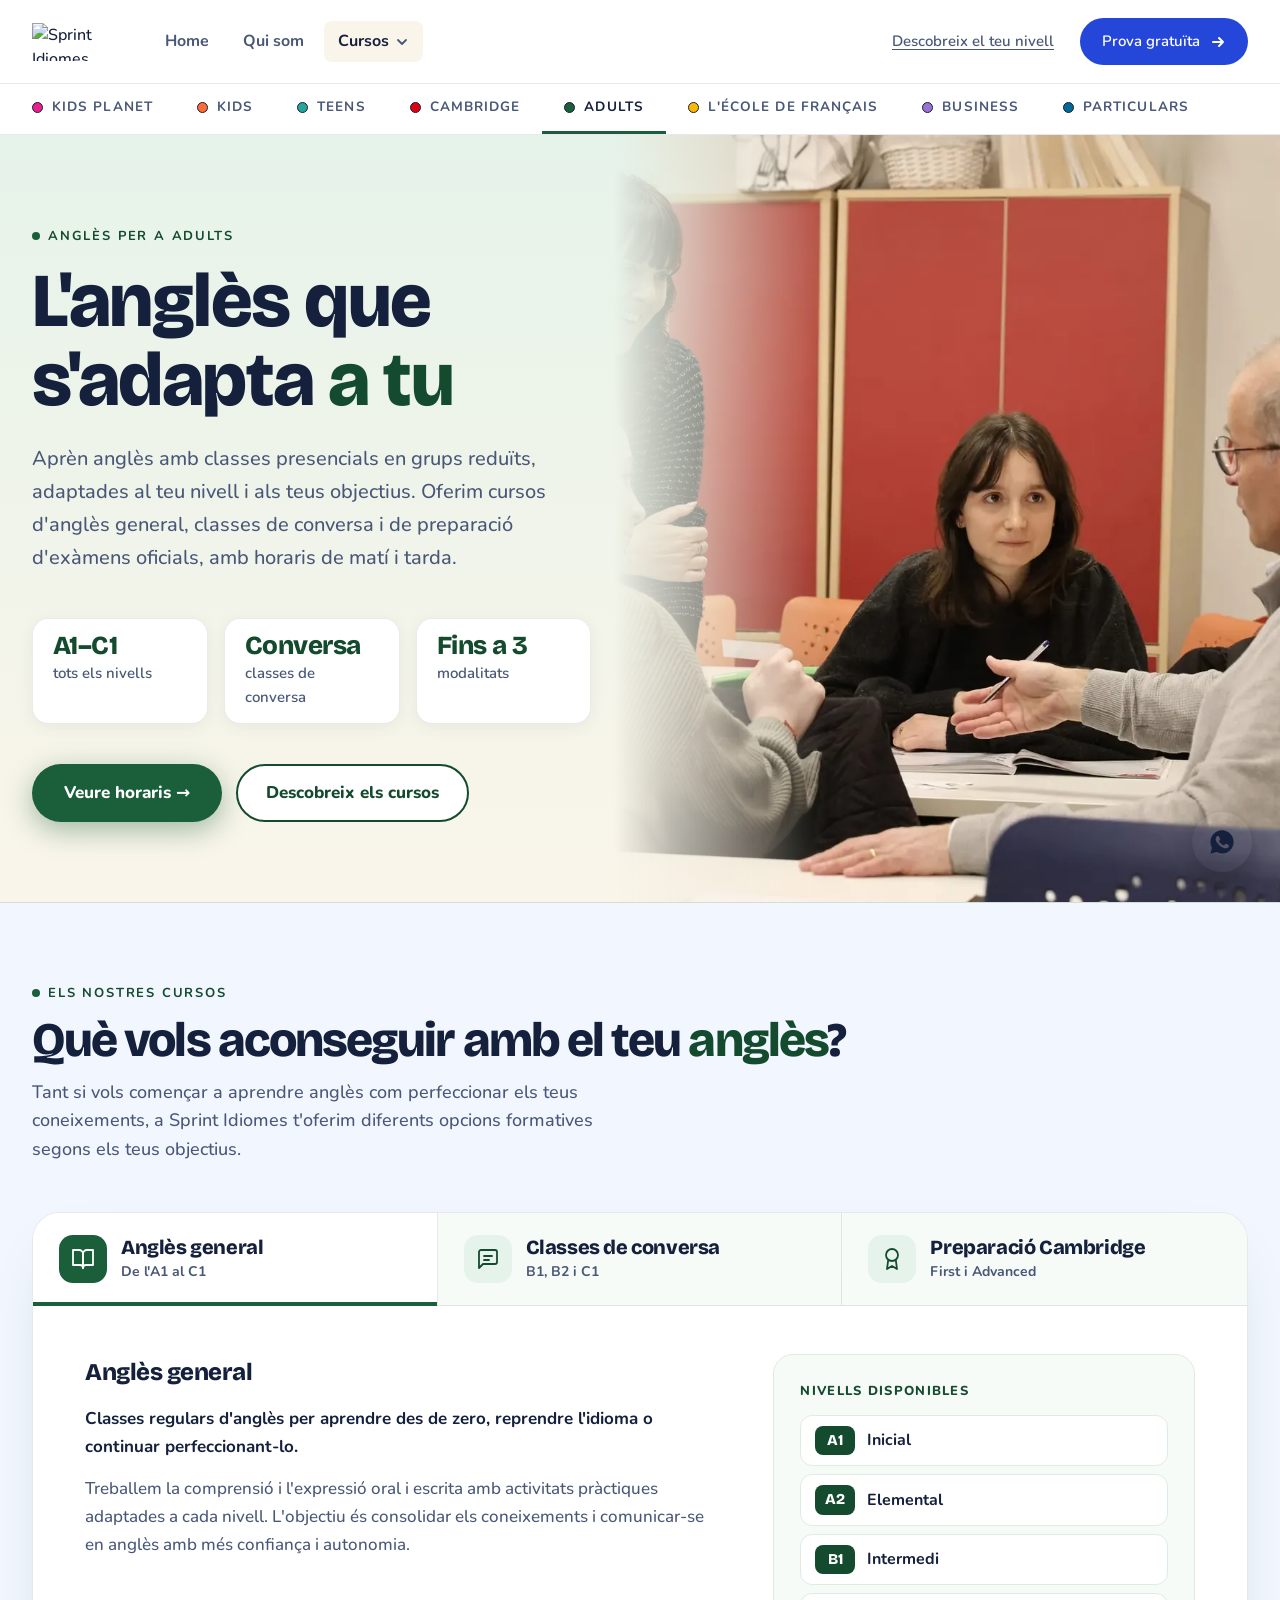
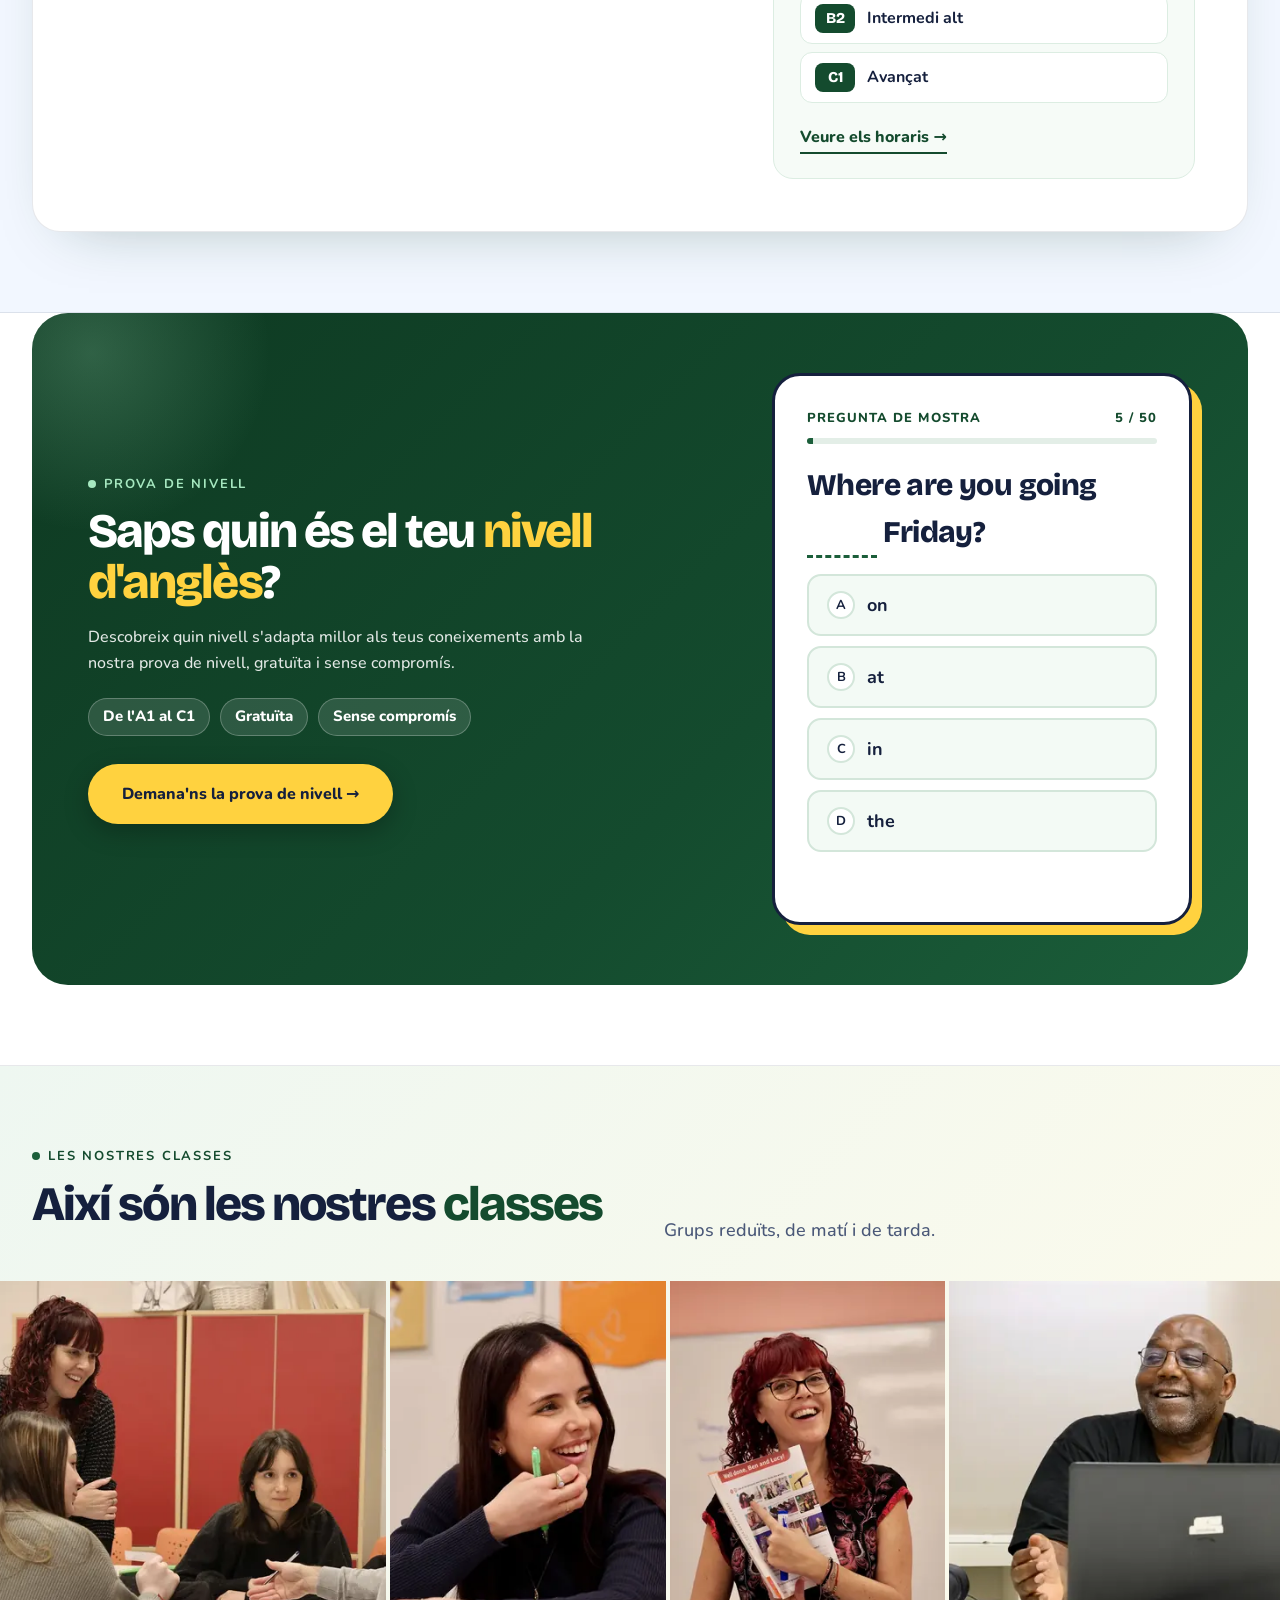
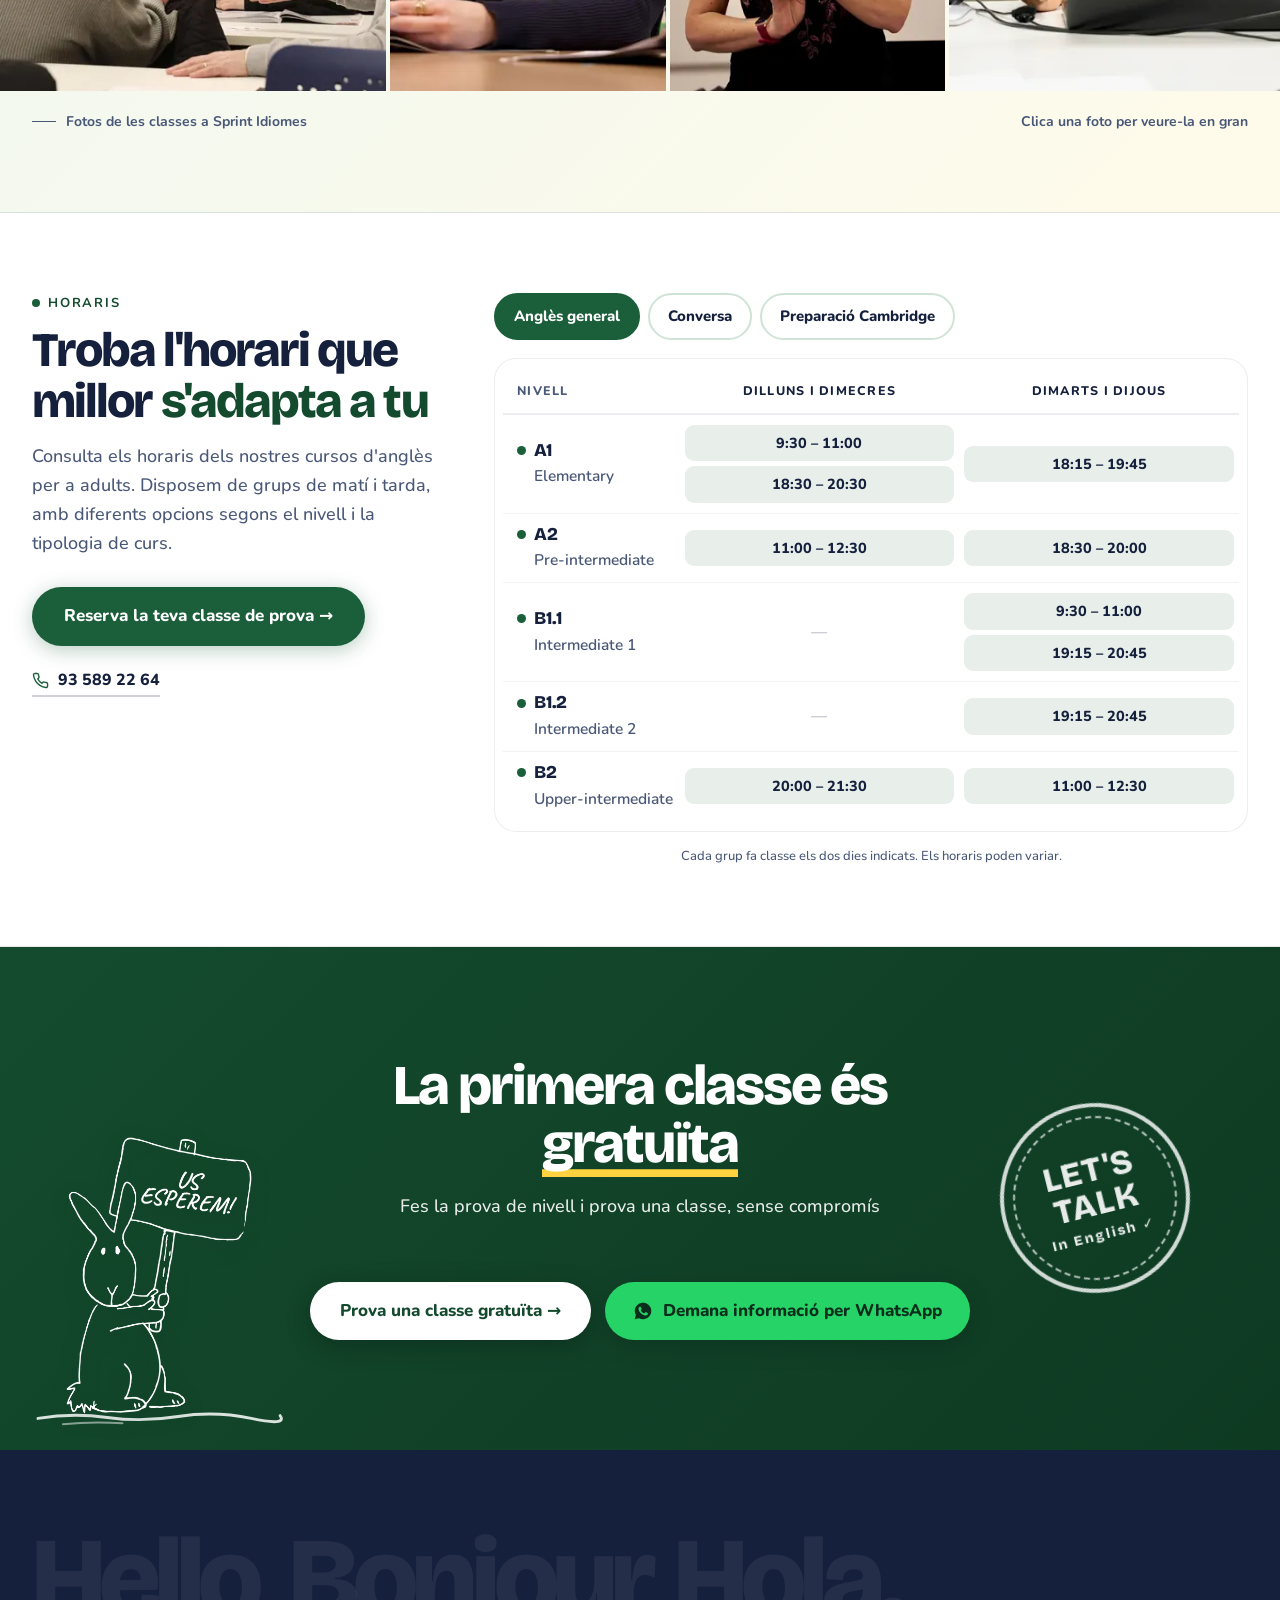
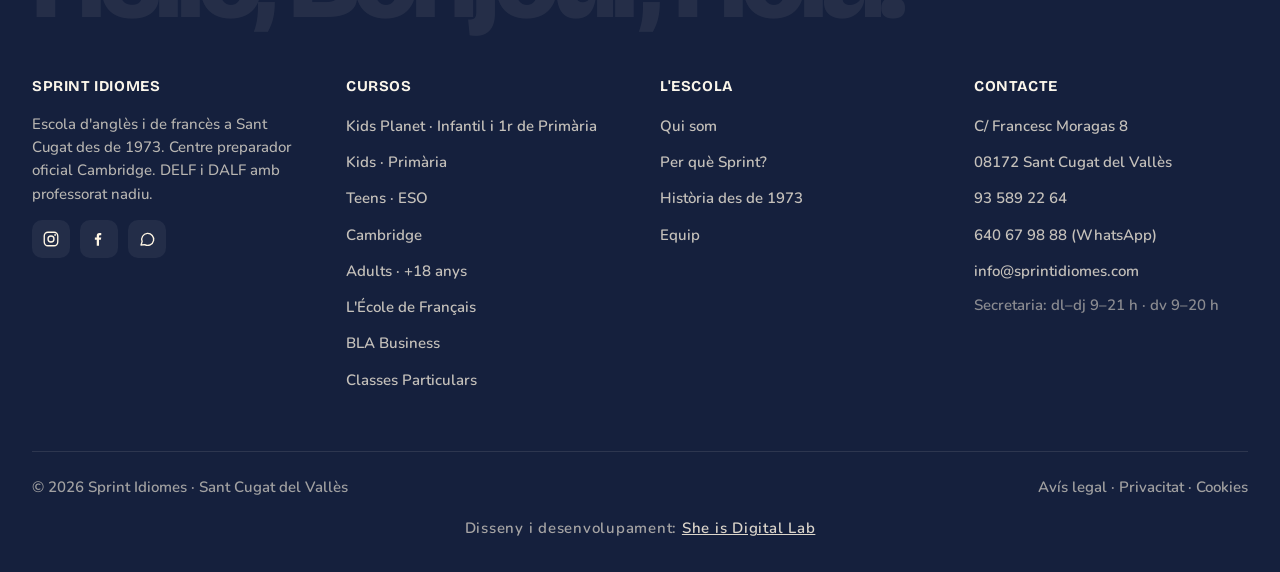
==== adults.html @ 9183162a "Adults rehecha amb els canvis de Paula: portada nova, cursos en 3 pestanyes, prova de nivell, fotos " ====
<!doctype html>
<html lang="ca">
<head>
<meta charset="utf-8" />
<meta name="viewport" content="width=device-width,initial-scale=1" />
<title>Anglès per a adults a Sant Cugat | Adults · Sprint Idiomes</title>
<meta name="description" content="Aprèn anglès amb classes presencials en grups reduïts, adaptades al teu nivell i als teus objectius: anglès general, classes de conversa i preparació d'exàmens oficials, amb horaris de matí i tarda." />
<link rel="preload" href="fonts/bricolage-grotesque-latin-standard-normal.woff2" as="font" type="font/woff2" crossorigin>
<link rel="preload" href="fonts/nunito-latin-wght-normal.woff2" as="font" type="font/woff2" crossorigin>
<link rel="stylesheet" href="fonts.css">
<link rel="stylesheet" href="shared.css?v=13">
<style>
:root{
  --cream:#FAF5EA;
  --ink:#15203D;
  --ink-soft:#4A5878;
  --blue:#2547D9;
  --yellow:#FFB800;
  --line:rgba(21,32,61,.1);
  --line-strong:rgba(21,32,61,.2);
  --font-display:"Bricolage Grotesque",ui-sans-serif,system-ui,sans-serif;
  --font-body:"Nunito",ui-sans-serif,system-ui,sans-serif;
  --kp:#EC1E8C;
  --adults:#1B5E3A;
  --adults-dark:#144B2E;
  --adults-soft:#EAF6EE;
}
*{box-sizing:border-box;margin:0;padding:0}
html{scroll-behavior:smooth}
body{font-family:var(--font-body);background:#F2F7FF;color:var(--ink);line-height:1.55;font-size:16px;overflow-x:hidden;font-weight:500}
img{max-width:100%;display:block}
a{color:inherit;text-decoration:none}
button{font:inherit;cursor:pointer;border:none;background:none;color:inherit}

/* ── CURSO SUBNAV ── */
.course-nav-link.active{color:var(--ink);border-bottom-color:var(--adults)}
.subnav-link.active{color:var(--ink);border-bottom-color:var(--yellow)}

/* ── PAGE HERO ── */
.ad-hero{
  background:linear-gradient(180deg, #E6F3EA 0%, var(--cream) 100%);
  border-bottom:1px solid var(--line);
  padding:88px 32px 80px;
  position:relative;overflow:hidden;
}
.ad-hero-photo{
  position:absolute;top:0;right:0;bottom:0;width:52%;
  background:url('img-adults/adults-hero.webp') 70% 30%/cover no-repeat;
  -webkit-mask-image:linear-gradient(90deg,transparent 0,#000 32%);
  mask-image:linear-gradient(90deg,transparent 0,#000 32%);
  z-index:0;
}
.ad-hero-inner{max-width:1480px;margin:0 auto;position:relative;z-index:2}
.ad-hero-grid{max-width:min(600px,46%)}
.hero-stats{display:flex;gap:16px;margin-top:44px;flex-wrap:wrap}
.hero-stat{background:#fff;border:1px solid rgba(20,75,46,.1);box-shadow:0 4px 16px rgba(20,75,46,.06);border-radius:16px;padding:14px 20px}
.hero-stat-num{font-family:var(--font-display);font-weight:800;letter-spacing:-0.02em;color:var(--adults-dark);line-height:1}
.hero-stat-label{color:var(--ink-soft);margin-top:3px;font-weight:600}
.ad-eyebrow{
  display:inline-flex;align-items:center;gap:8px;
  font-size:var(--fs-label);font-weight:700;letter-spacing:.14em;text-transform:uppercase;
  color:var(--adults-dark);margin-bottom:16px;
}
.ad-eyebrow-dot{width:8px;height:8px;border-radius:50%;background:var(--adults)}
.ad-hero h1{
  font-family:var(--font-display);
  font-size:var(--fs-h1);
  font-weight:800;letter-spacing:-0.02em;line-height:1.04;
  color:var(--ink);margin-bottom:22px;
}
.ad-hero h1 em{font-style:normal;color:var(--adults-dark)}
.ad-hero-sub{color:var(--ink-soft);line-height:1.65;margin-bottom:32px;
}
.hero-ctas{display:flex;gap:14px;flex-wrap:wrap;margin-top:32px}
.btn-adults{
  display:inline-flex;align-items:center;gap:10px;
  background:var(--adults);color:#fff;
  font-family:var(--font-body);font-size:17px;font-weight:800;
  border-radius:50px;padding:16px 32px;
  transition:transform .2s,box-shadow .2s;
  box-shadow:0 4px 20px rgba(27,94,58,.3);
}
.btn-adults:hover{transform:translateY(-3px) scale(1.03);box-shadow:0 12px 36px rgba(27,94,58,.5)}

.btn-adults-ol{display:inline-flex;align-items:center;justify-content:center;text-align:center;gap:10px;background:#fff;color:var(--adults-dark);border:2px solid var(--adults-dark);font-family:var(--font-body);font-size:17px;font-weight:800;border-radius:50px;padding:14px 28px;transition:background .2s,color .2s}
.btn-adults-ol:hover{background:var(--adults-dark);color:#fff}
@media(max-width:480px){.ad-hero .hero-ctas a{width:100%;justify-content:center}}
/* --- camb orange btn override --- */
.ad-hero .btn-adults,.cta-band .btn-adults{background:var(--adults);color:#fff;box-shadow:0 8px 28px rgba(27,94,58,.4)}
.ad-hero .btn-adults:hover,.cta-band .btn-adults:hover{box-shadow:0 14px 40px rgba(27,94,58,.55)}

/* ── SECTION SHARED ── */
.section{padding:80px 32px;border-bottom:1px solid var(--line)}
.section-lead{
  font-size:18px;color:var(--ink-soft);line-height:1.6;
  max-width:620px;margin-bottom:48px;
}

/* ── METODOLOGIA (secció nova) ── */

/* ── HORARIS ── */
.btn-white{
  display:inline-flex;align-items:center;gap:8px;
  background:#fff;color:var(--adults-dark);
  font-family:var(--font-body);font-size:17px;font-weight:800;
  border-radius:50px;padding:15px 30px;
  transition:transform .15s,box-shadow .2s;
}
.btn-white:hover{transform:translateY(-2px);box-shadow:0 8px 20px rgba(0,0,0,.2)}

/* ── CTA BAND ── */
.cta-band .btn-white{background:#fff;box-shadow:0 6px 24px rgba(0,0,0,.25)}
.cta-band .btn-white:hover{box-shadow:0 10px 32px rgba(0,0,0,.32)}

.cta-band{text-align:center;position:relative;overflow:hidden}
.cta-band-inner{margin:0 auto}
.cta-band p{line-height:1.6;margin-bottom:32px}
.cta-band-btns{display:flex;justify-content:center;gap:14px;flex-wrap:wrap}
/* Secció final: igual que a Cambridge Planet (mateixa estructura), en taronja de Cambridge */
.cta-band{padding:110px 40px}
@keyframes cb-grad{50%{background-position:100% 50%}}
.cta-band h2{color:#fff;font-family:var(--font-display);font-weight:800;font-size:clamp(32px,4.4vw,56px);line-height:1.05;margin-bottom:18px}
.cta-band p{font-size:18px}
.cta-band-inner{max-width:700px;position:relative;z-index:2}
.cta-band .btn-white{color:#144B2E}
.btn-wa{display:inline-flex;align-items:center;gap:10px;font-family:var(--font-body);font-size:17px;font-weight:800;border-radius:50px;padding:16px 28px;box-shadow:0 6px 24px rgba(0,0,0,.18);transition:transform .2s,box-shadow .2s}
.btn-wa:hover{transform:translateY(-3px) scale(1.03);box-shadow:0 12px 30px rgba(0,0,0,.25)}
@keyframes cf-float{0%,100%{translate:0 0;rotate:0deg}50%{translate:0 -18px;rotate:4deg}}
@media(prefers-reduced-motion:reduce){.cta-band{animation:none}}

/* Secció final: més moviment */
@keyframes cf-drift{0%,100%{translate:0 0;rotate:-6deg;scale:1}25%{translate:14px -22px;rotate:4deg;scale:1.08}50%{translate:-6px -34px;rotate:-2deg;scale:1}75%{translate:-16px -12px;rotate:6deg;scale:1.06}}
@keyframes cf-rise{0%{transform:translate(0,0);opacity:0}10%{opacity:1}50%{transform:translate(18px,-260px)}90%{opacity:.9}100%{transform:translate(-10px,-560px);opacity:0}}
@keyframes cf-twinkle{0%,100%{transform:scale(.6) rotate(0);opacity:.4}50%{transform:scale(1.25) rotate(20deg);opacity:1}}
@keyframes cb-wiggle{0%,70%,100%{transform:rotate(-2deg) scale(1)}78%{transform:rotate(3deg) scale(1.08)}86%{transform:rotate(-4deg) scale(1.04)}94%{transform:rotate(1deg) scale(1)}}
.btn-wa{animation:cb-pulse 2.6s ease-out infinite}
@keyframes cb-pulse{0%{box-shadow:0 6px 24px rgba(0,0,0,.18),0 0 0 0 rgba(37,211,102,.7)}70%{box-shadow:0 6px 24px rgba(0,0,0,.18),0 0 0 18px rgba(37,211,102,0)}100%{box-shadow:0 6px 24px rgba(0,0,0,.18),0 0 0 0 rgba(37,211,102,0)}}
.cta-band .btn-white{animation:cb-bob 3s ease-in-out infinite}
@keyframes cb-bob{0%,100%{translate:0 0}50%{translate:0 -5px}}
.cb-in{opacity:0;transform:translateY(34px) scale(.96);transition:opacity .8s ease,transform .8s cubic-bezier(.2,.9,.25,1.3);transition-delay:calc(var(--i)*.15s)}
.cta-band.is-in .cb-in{opacity:1;transform:none}
@media(prefers-reduced-motion:reduce){.cta-hl,.btn-wa,.cta-band .btn-white{animation:none}.cb-in{opacity:1;transform:none;transition:none}}

/* El conill de Sprint (del web actual): treu el cap i salta */
.kp-bunny{position:absolute;left:5%;width:190px;height:auto;z-index:2;transform-origin:50% 100%;transform:translateY(105%);transition:transform 1s cubic-bezier(.2,.9,.3,1.25) .5s;filter:drop-shadow(0 6px 10px rgba(5,30,16,.3))}
.cta-band.is-in .kp-bunny{transform:none;animation:kp-hop 3.4s ease-in-out 1.6s infinite}
.kp-bunny:hover{animation:kp-wiggle .6s ease-in-out}
@keyframes kp-hop{0%,62%,100%{translate:0 0;scale:1 1}66%{translate:0 0;scale:1.06 .92}74%{translate:0 -38px;scale:.96 1.05;rotate:-3deg}82%{translate:0 0;scale:1.05 .94;rotate:0deg}88%{scale:1 1}}
@keyframes kp-wiggle{25%{rotate:-6deg}75%{rotate:6deg}}
@media(max-width:760px){.cta-band{padding-bottom:210px}.kp-bunny{width:120px;left:50%;margin-left:-60px}}
@media(prefers-reduced-motion:reduce){.kp-bunny{transform:none;transition:none}.cta-band.is-in .kp-bunny{animation:none}}

/* Revisió secció final */
/* 1) taronja viu amb contrast AA per al text blanc (mínim 4,5:1 a tot el degradat) */
.cta-band{background-size:300% 300%}
/* 2) WhatsApp en un verd amb prou contrast */

/* 6) el conill de peu sobre un terra dibuixat */
.kp-bunny{bottom:34px}
.kp-ground{position:absolute;left:calc(5% - 30px);bottom:22px;width:250px;height:auto;z-index:2}
/* 7) menys moviment a la vegada: el protagonisme és del conill i del WhatsApp */
.cta-hl,.cta-band .btn-white{animation:none}
/* 3) mòbil: sense paraules ni estrelles, i bombolles només als costats, per darrere del text */
@media(max-width:760px){
  .kp-ground{left:50%;margin-left:-100px;width:200px;bottom:20px}
  .kp-bunny{bottom:30px}
}

/* ── WHATSAPP FLOTANT ── */
.wa-float{
  position:fixed;bottom:28px;right:28px;z-index:999;
  width:60px;height:60px;border-radius:50%;
  display:flex;align-items:center;justify-content:center;
  box-shadow:0 6px 24px rgba(0,0,0,.28);
  transition:transform .2s,box-shadow .2s,background .2s;
  animation:wa-float-pulse 2.8s ease-out infinite;
  text-decoration:none;
}
.wa-float:hover{transform:scale(1.12);box-shadow:0 10px 32px rgba(0,0,0,.35)}

@media(max-width:540px){.wa-float{bottom:20px;right:20px;width:54px;height:54px}}
@media(prefers-reduced-motion:reduce){.wa-float{animation:none}}

/* ── RESPONSIVE ── */
@media(max-width:960px){
  .ad-hero{padding:0 0 48px}
  .ad-hero-photo{position:relative;width:auto;height:280px;margin-bottom:32px;
    -webkit-mask-image:linear-gradient(180deg,#000 70%,transparent);
    mask-image:linear-gradient(180deg,#000 70%,transparent);
    background-position:center 30%;
  }
  .ad-hero-grid{max-width:none;padding:0 22px}
  .section{padding:56px 22px}
  .cta-band{padding:80px 22px}
}
@media(max-width:540px){
  .cta-band{padding:56px 22px}
}
@media(max-width:480px){.btn-wa{font-size:16px;padding:16px 22px}}

/* --- camb orange btn override for hs section --- */
.hs .btn-adults{background:var(--adults);color:#fff;box-shadow:0 8px 28px rgba(27,94,58,.4)}

/* Revisió: mateixes mides i espais a totes les seccions, i igual que a Cambridge Planet */
.ad-hero-sub{font-size:20px;max-width:560px}
.hero-stat-num{font-size:26px}.hero-stat-label{font-size:15px}
#examen .section-label,#aula .section-label,#horaris .section-label{margin-bottom:12px}
#examen h2,#aula h2,#horaris h2{margin-top:0;margin-bottom:16px}
#horaris .hs-side{padding-top:0}
.section .section-label::before{display:none}
/* Cambridge: mateixa estructura que Cambridge Planet però menys infantil (sense bombolles, estrelles ni notes; paraules més tranquil·les) */
/* mateixa alçada que la de Cambridge Planet: el text ocupa el mateix espai encara que sigui més curt */
.cta-band .cta-band-inner p{min-height:calc(2 * 1.6em)}
@media(max-width:960px){section.cta-band{padding-top:80px}}
@media(max-width:760px){section.cta-band{padding-bottom:210px}.cta-band .cta-band-inner p{min-height:calc(3 * 1.6em)}}
/* Cambridge: decoració de línia (com el traç del conill), menys infantil però amb aire escolar */
.kc-doodles{position:absolute;inset:0;width:100%;height:100%;z-index:1;opacity:.32;pointer-events:none}
.kc-doodles .kd{animation:kd-float 9s ease-in-out infinite}
.kc-doodles .kd2{animation-delay:-3s}.kc-doodles .kd3{animation-delay:-5s}.kc-doodles .kd4{animation-delay:-2s}.kc-doodles .kd5{animation-delay:-6s}
@keyframes kd-float{0%,100%{translate:0 0}50%{translate:0 -10px}}
@media(max-width:760px){.kc-doodles .kd3,.kc-doodles .kd4,.kc-doodles .kd5{display:none}.kc-doodles{opacity:.25}}
@media(prefers-reduced-motion:reduce){.kc-doodles .kd{animation:none}}
.cta-band .cta-hl{transform:rotate(-1deg)}

/* Responsive (revisió): a tablet el conill no tapa el text; botons sense salts de línia estranys */
@media(max-width:1100px){
  section.cta-band{padding-bottom:230px}
  .kp-bunny{left:50%;margin-left:-62px;width:125px;bottom:30px}
  .kp-ground{left:50%;margin-left:-100px;width:200px;bottom:20px}
}
@media(max-width:480px){
  .hs-ctas{flex-direction:column;align-items:stretch;gap:14px}
  .hs-ctas .btn-adults{justify-content:center;text-align:center;font-size:16px;padding:16px 20px}
  .hs-ctas .hs-phone{align-self:flex-start}
  .cta-band-btns{flex-direction:column;align-items:stretch}
  .cta-band-btns a{justify-content:center;text-align:center}
  .cta-band-btns .btn-wa{font-size:15px;padding:16px 16px;white-space:nowrap}
}
@media(max-width:360px){.hs-ctas .btn-adults{font-size:15px;padding:15px 16px}}
@media(max-width:1100px){.kc-doodles .kd2,.kc-doodles .kd4,.kc-doodles .kd5{display:none}}

/* ══ CAMBRIDGE (canvis de Paula) · estil Gen Z: tipografia gran, blocs de colors i cinta en moviment ══ */
.ad-hero .hero-stats{display:grid;grid-template-columns:repeat(2,minmax(0,1fr));max-width:540px}
.hero-stat-label{max-width:200px}
@media(max-width:420px){.ad-hero .hero-stats{gap:10px}.ad-hero .hero-stat{padding:12px 14px}.ad-hero .hero-stat-num{font-size:21px}}

/* Cinta que passa sola */
@keyframes cz-tape{to{transform:translateX(-50%)}}

/* El mètode: blocs de colors (bento) */

/* Quan pots presentar-te: quatre passos en línia */
#examen{background:var(--ink);color:#fff;overflow:hidden}
#examen .section-label{color:#8FD9AE!important}
#examen .section-label-dot{background:#8FD9AE!important}
#examen h2{color:#fff;max-width:760px}
#examen h2 em{color:#8FD9AE!important}

/* Fotos: baralla que passa sola (com a Teens) */
#aula{background:linear-gradient(135deg,#EEF7F1,#FFFBEA)}

/* Els títols: tipografia gegant */

#horaris{background:#fff}

/* ── Nivells: certificats amb segell d'aprovat (opció B) ── */
@keyframes pb-stamp{to{transform:scale(1) rotate(-14deg);opacity:.9}}

/* ── El mètode: quatre targetes en una fila, mateixa alçada, estil certificat ── */

/* ── Bàner final de Cambridge: més sobri (públic de batxillerat, universitat i adults) ── */
.cta-band{background:linear-gradient(135deg,#144B2E 0%,#0E3A22 100%)!important;animation:none!important}
.cta-band .kc-doodles{display:none}
.cta-hl{background:none!important;color:#fff!important;padding:0!important;transform:none!important;animation:none!important;border-radius:0!important;display:inline!important;box-shadow:inset 0 -.14em 0 #FFD23F;-webkit-box-decoration-break:clone;box-decoration-break:clone}
.cta-band h2{letter-spacing:-0.035em}
.cta-band p{color:rgba(255,255,255,.9)}
.cta-band .btn-white,.cta-band .btn-wa{animation:none!important}
.cta-band .btn-white:hover{transform:translateY(-2px)!important}
/* WhatsApp amb el verd real de la marca (com a la resta de la web) */
.btn-wa{background:#25D366;color:#0B2E1C}
.btn-wa svg{color:#0B2E1C}
.btn-wa:hover{background:#1EBE5A}

/* Segell d'aprovat al bàner final, en línia blanca com el conill */
.cb-stamp{position:absolute;right:7%;top:50%;width:190px;height:190px;margin-top:-95px;border-radius:50%;border:4px solid rgba(255,255,255,.9);color:#fff;display:grid;place-items:center;text-align:center;font-family:var(--font-display);font-weight:800;font-size:34px;line-height:1;letter-spacing:.04em;transform:rotate(-14deg);opacity:.9;z-index:1;pointer-events:none}
.cb-stamp small{display:block;font-size:14px;letter-spacing:.14em;margin-top:8px;font-weight:800}
.cb-stamp::after{content:"";position:absolute;inset:9px;border:2px dashed rgba(255,255,255,.75);border-radius:50%}
.cta-band:not(.is-in) .cb-stamp{transform:scale(2.2) rotate(-34deg);opacity:0}
.cta-band.is-in .cb-stamp{animation:cb-stamp-in .55s cubic-bezier(.4,1.8,.5,1) .5s both}
@keyframes cb-stamp-in{from{transform:scale(2.2) rotate(-34deg);opacity:0}to{transform:rotate(-14deg);opacity:.9}}
@media(max-width:1100px){.cb-stamp{top:auto;bottom:48px;margin-top:0;width:130px;height:130px;font-size:23px;right:5%}.cb-stamp small{font-size:11px}}
@media(max-width:760px){.cb-stamp{top:auto;bottom:56px;margin-top:0;right:22px;width:112px;height:112px;font-size:20px}.cb-stamp small{font-size:10px;margin-top:5px}}
@media(prefers-reduced-motion:reduce){.cta-band .cb-stamp{animation:none!important;transform:rotate(-14deg);opacity:.9}}

/* ── Quan pots presentar-te: la resposta (convocatòries) primer, després l'acompanyament ── */

/* ── Convocatòries: l'any d'un cop d'ull (opció A) ── */
@keyframes ya-pop{0%{transform:scale(.8)}60%{transform:scale(1.12) rotate(-3deg)}100%{transform:none}}

/* ── El mètode: recorregut (línia que avança i encén cada targeta) ── */
/* Abans d'arribar-hi la targeta es llegeix igual; només la icona i el número esperen en un vermell més suau */
@keyframes mt-pop{0%{transform:scale(.6) rotate(-12deg)}100%{transform:none}}
/* Prova de nivell: bloc fosc amb una pregunta de mostra de la prova real */
.tp-section.section{padding-top:0;background:#fff}
.tp-box{max-width:1480px;margin:0 auto;position:relative;overflow:hidden;background:linear-gradient(135deg,#0E3A22,#144B2E 60%,#1B5E3A);border-radius:36px;padding:80px 88px;display:grid;grid-template-columns:1fr 500px;gap:72px;align-items:center;color:#fff}
.tp-box::before{content:"";position:absolute;width:360px;height:360px;border-radius:50%;background:radial-gradient(circle,rgba(166,232,192,.22),transparent 70%);top:-140px;left:-120px;pointer-events:none}
.tp-box .section-label{margin-bottom:12px;color:#A6E8C0!important}
.tp-box .section-label-dot{background:#A6E8C0!important}
.tp-box h2{margin:0 0 18px;color:#fff}
.tp-box h2 em{color:#FFD23F!important}
.tp-box p.tp-lead{color:rgba(255,255,255,.88);line-height:1.6;max-width:540px}
.tp-chips{display:flex;flex-wrap:wrap;gap:10px;margin:22px 0 28px;list-style:none;padding:0}
.tp-chips li{font-weight:800;font-size:15px;background:rgba(255,255,255,.12);border:1.5px solid rgba(255,255,255,.25);border-radius:99px;padding:6px 14px}
.tp-btn{display:inline-flex;align-items:center;gap:10px;background:#FFD23F;color:var(--ink);font-family:var(--font-body);font-weight:800;border-radius:50px;padding:18px 34px;box-shadow:0 8px 24px rgba(0,0,0,.25);transition:transform .2s,box-shadow .2s}
.tp-btn:hover{transform:translateY(-3px) scale(1.03);box-shadow:0 14px 32px rgba(0,0,0,.3)}
.tp-quiz{position:relative;z-index:1;background:#fff;color:var(--ink);border:3px solid var(--ink);border-radius:28px;padding:32px;box-shadow:10px 10px 0 #FFD23F}
.tp-q-top{display:flex;justify-content:space-between;align-items:center;font-weight:800;font-size:13px;letter-spacing:.08em;text-transform:uppercase;color:var(--adults-dark);margin-bottom:10px}
.tp-q-bar{height:6px;border-radius:6px;background:#E3EEE7;overflow:hidden;margin-bottom:18px}.tp-q-bar i{display:block;height:100%;width:1.7%;background:var(--adults);transition:width .5s}
.tp-q{font-family:var(--font-display);font-weight:800;font-size:30px;letter-spacing:-0.02em;margin-bottom:16px}
.tp-q span{display:inline-block;min-width:70px;border-bottom:3px dashed var(--adults);text-align:center;color:var(--adults-dark);transition:all .3s}
.tp-opts{display:grid;gap:10px;list-style:none;padding:0;margin:0}
.tp-opt{width:100%;text-align:left;font:700 18px var(--font-body);color:var(--ink);background:#F3FAF5;border:2px solid #D3E6DA;border-radius:14px;padding:15px 18px;cursor:pointer;transition:all .2s;display:flex;align-items:center;gap:12px}
.tp-opt b{width:28px;height:28px;flex:none;border-radius:50%;display:grid;place-items:center;background:#fff;border:2px solid #D3E6DA;font-size:13px}
.tp-opt:hover{border-color:var(--adults);transform:translateX(3px)}
.tp-opt.ok{background:#CDEFD9;border-color:var(--adults-dark)}.tp-opt.ok b{background:var(--adults-dark);border-color:var(--adults-dark);color:#fff}
.tp-opt.ko{background:#FFE9E6;border-color:#D9534F}.tp-opt.ko b{background:#D9534F;border-color:#D9534F;color:#fff}
.tp-opt:disabled{cursor:default}.tp-opt:disabled:hover{transform:none}
.tp-fb{min-height:24px;margin-top:14px;font-family:"Caveat",cursive;font-weight:700;font-size:24px;color:var(--adults-dark)}
@media(max-width:1280px){.tp-box{grid-template-columns:1fr 420px;gap:48px;padding:60px 56px}}
@media(max-width:1100px){.tp-box{grid-template-columns:1fr 380px;gap:40px;padding:48px 44px}}
@media(max-width:900px){.tp-section.section{padding-top:0}.tp-box{grid-template-columns:1fr;padding:36px 24px 40px;gap:34px;border-radius:24px}.tp-quiz{transform:none;max-width:460px}}
@media(max-width:480px){.tp-btn{width:100%;justify-content:center;text-align:center}.tp-quiz{padding:18px;box-shadow:6px 6px 0 #FFD23F}.tp-q{font-size:22px}.tp-opt{font-size:16px;padding:12px 14px}.tp-box p.tp-lead{font-size:18px}}
@media(prefers-reduced-motion:reduce){.tp-btn,.tp-opt,.tp-q-bar i{transition:none}}

/* Portada: 3 dades */
.ad-hero .hero-stats-3{grid-template-columns:repeat(3,minmax(0,1fr));max-width:600px}
@media(max-width:480px){.ad-hero .hero-stats-3{grid-template-columns:1fr}.ad-hero .hero-stats-3 .hero-stat{display:flex;align-items:baseline;gap:10px}}
.btn-adults-ol{display:inline-flex;align-items:center;justify-content:center;text-align:center;gap:10px;background:#fff;color:var(--adults-dark);border:2px solid var(--adults-dark);font-family:var(--font-body);font-size:17px;font-weight:800;border-radius:50px;padding:14px 28px;transition:background .2s,color .2s}
.btn-adults-ol:hover{background:var(--adults-dark);color:#fff}
/* Els nostres cursos: caixa gran amb 3 pestanyes */
.ct-box{margin-top:40px;background:#fff;border:1px solid var(--line);border-radius:28px;overflow:hidden;box-shadow:0 24px 60px -36px rgba(14,58,34,.35)}
.ct-tabs{display:grid;grid-template-columns:repeat(3,1fr);border-bottom:1px solid var(--line);background:#F6FBF7}
.ct-tab{display:flex;align-items:center;gap:14px;padding:22px 26px;text-align:left;border-right:1px solid var(--line);position:relative;transition:background .2s;color:var(--ink)}
.ct-tab:last-child{border-right:0}
.ct-tab::after{content:"";position:absolute;left:0;right:0;bottom:-1px;height:4px;background:var(--adults);transform:scaleX(0);transition:transform .3s}
.ct-tab[aria-selected="true"]{background:#fff}.ct-tab[aria-selected="true"]::after{transform:none}
.ct-tab:hover{background:#fff}
.ct-tab:focus-visible{outline:3px solid var(--blue);outline-offset:-3px}
.ct-ic{width:48px;height:48px;flex:none;border-radius:14px;display:grid;place-items:center;background:#E6F3EA;color:var(--adults-dark);transition:background .2s,color .2s}
.ct-tab[aria-selected="true"] .ct-ic{background:var(--adults);color:#fff}
.ct-tt b{display:block;font-family:var(--font-display);font-weight:800;font-size:20px;letter-spacing:-0.02em;line-height:1.15}
.ct-tt small{display:block;font-size:14px;font-weight:700;color:var(--ink-soft);margin-top:2px}
.ct-panel{display:grid;grid-template-columns:1.35fr .9fr;gap:56px;padding:48px 52px 52px}
.ct-panel[hidden]{display:none}
.ct-panel:focus-visible{outline:3px solid var(--blue);outline-offset:-6px}
.ct-panel.is-in .ct-text,.ct-panel.is-in .ct-side{animation:ct-in .45s ease both}.ct-panel.is-in .ct-side{animation-delay:.08s}
@keyframes ct-in{from{opacity:0;transform:translateY(10px)}to{opacity:1;transform:none}}
.ct-title{font-family:var(--font-display);font-weight:800;font-size:24px;letter-spacing:-0.02em;margin-bottom:14px}
.ct-intro{font-size:18px;font-weight:700;color:var(--ink);line-height:1.55;margin-bottom:14px}
.ct-text p{color:var(--ink-soft);font-size:17px;line-height:1.65}.ct-text p+p{margin-top:12px}.ct-text .ct-intro{color:var(--ink)}
.ct-fact{display:flex;align-items:center;gap:16px;margin-top:22px!important;padding:16px 18px;border-radius:16px;background:#EAF6EE;color:var(--ink)!important}
.ct-fact b{color:var(--adults-dark)}
.ct-fact-n{flex:none;width:52px;height:52px;border-radius:50%;background:var(--adults);color:#fff;display:grid;place-items:center;font-family:var(--font-display);font-weight:800;font-size:26px}
.ct-side{background:#F6FBF7;border:1px solid #DCEDE2;border-radius:20px;padding:26px 26px 24px;align-self:start}
.ct-lab{font-weight:800;font-size:13px;letter-spacing:.1em;text-transform:uppercase;color:var(--adults-dark);margin-bottom:14px}
.ct-lv{list-style:none;padding:0;margin:0 0 22px;display:grid;gap:8px}
.ct-lv li{display:flex;align-items:center;gap:12px;background:#fff;border:1px solid #DCEDE2;border-radius:12px;padding:10px 14px;font-weight:700;font-size:16px}
.ct-lv b{flex:none;min-width:40px;text-align:center;font-family:var(--font-display);font-weight:800;font-size:15px;background:var(--adults-dark);color:#fff;border-radius:8px;padding:3px 8px}
.ct-btn{display:flex;justify-content:center;text-align:center;margin-bottom:14px}
.ct-link{display:inline-flex;align-items:center;gap:6px;font-weight:800;color:var(--adults-dark);border-bottom:2px solid currentColor;padding-bottom:2px;min-height:24px}
@media(max-width:1100px){.ct-panel{grid-template-columns:1fr;gap:32px;padding:40px 36px}.ct-tab{padding:18px 18px;gap:12px}.ct-tt b{font-size:18px}}
@media(max-width:760px){.ct-tabs{grid-template-columns:1fr}.ct-tab{border-right:0;border-bottom:1px solid var(--line);padding:14px 18px}.ct-tab:last-child{border-bottom:0}
  .ct-tab::after{left:0;top:0;bottom:0;right:auto;width:4px;height:auto;transform:scaleY(0)}.ct-tab[aria-selected="true"]::after{transform:none}
  .ct-ic{width:40px;height:40px;border-radius:12px}.ct-panel{padding:28px 20px 30px}.ct-box{border-radius:22px;margin-top:32px}.ct-side{padding:20px}.ct-intro{font-size:17px}.ct-text p{font-size:16px}}
@media(prefers-reduced-motion:reduce){.ct-panel.is-in .ct-text,.ct-panel.is-in .ct-side{animation:none}.ct-tab::after{transition:none}}
/* Horaris: pestanyes */
.hs-tabs{display:flex;gap:8px;flex-wrap:wrap;margin-bottom:18px}
.hs-tab{padding:10px 18px;border-radius:99px;border:2px solid #CFE3D6;background:#fff;font-weight:800;font-size:15px;color:var(--ink);min-height:44px;transition:background .2s,border-color .2s,color .2s}
.hs-tab:hover{border-color:var(--adults)}
.hs-tab[aria-selected="true"]{background:var(--adults);border-color:var(--adults);color:#fff}
.hs-tab:focus-visible{outline:3px solid var(--blue);outline-offset:2px}
.hs-panel[hidden]{display:none}
.hs-panel .hs-note{margin-top:14px}
@media(max-width:600px){.hs-tabs{display:grid;grid-template-columns:1fr 1fr}.hs-tab:last-child{grid-column:1/-1}}

/* Les nostres classes: franja de fotos de cantó a cantó */
.af-head{display:grid;grid-template-columns:1fr 1fr;gap:48px;align-items:end;margin-bottom:36px}
.af-head .section-lead{margin:0}
.af-band{display:grid;grid-template-columns:1.4fr 1fr 1fr 1.2fr;gap:4px;height:clamp(280px,32vw,480px);margin:0 calc(50% - 50vw)}
.af-f{position:relative;overflow:hidden;margin:0;background:#DCE9E1}
.af-f img{width:100%;height:100%;object-fit:cover;transition:transform .9s cubic-bezier(.2,.7,.2,1)}
.af-f:nth-child(3) img{object-position:50% 30%}
.af-f:hover img{transform:scale(1.04)}
.af-open{position:absolute;inset:0;cursor:zoom-in;width:100%;height:100%}
.af-open:focus-visible{outline:3px solid var(--blue);outline-offset:-4px}
.af-foot{display:flex;justify-content:space-between;gap:20px;margin-top:20px;color:var(--ink-soft);font-weight:700;font-size:14px;flex-wrap:wrap}
.af-foot span{display:flex;align-items:center;gap:10px}.af-foot i{width:24px;height:1px;background:var(--ink-soft)}
.af-dlg{border:0;padding:0;background:transparent;max-width:min(1100px,94vw);width:100%;margin:auto}
.af-dlg::backdrop{background:rgba(8,20,13,.9)}
.af-big{width:100%;height:auto;max-height:80vh;object-fit:contain;border-radius:10px;background:#000}
.af-bar{display:flex;justify-content:space-between;align-items:center;margin-top:14px;color:#fff;font-weight:800}
.af-bar div{display:flex;gap:10px}
.af-btn{width:48px;height:48px;border-radius:50%;background:#fff;color:var(--ink);display:grid;place-items:center}
.af-btn:focus-visible{outline:3px solid #8FD9AE;outline-offset:3px}
@media(max-width:900px){.af-head{grid-template-columns:1fr;gap:12px;margin-bottom:28px}.af-band{grid-template-columns:1fr 1fr;height:auto}.af-f{aspect-ratio:1}.af-foot span:last-child{display:none}}
@media(prefers-reduced-motion:reduce){.af-f img{transition:none}.af-f:hover img{transform:none}}
</style>

  <!-- SEO: Open Graph -->
  <meta property="og:type" content="website">
  <meta property="og:locale" content="ca_ES">
  <meta property="og:site_name" content="Sprint Idiomes">
  <meta property="og:url" content="https://www.sprintidiomes.com/adults/">
  <meta property="og:title" content="Anglès per a adults a Sant Cugat | Adults · Sprint Idiomes">
  <meta property="og:description" content="Aprèn anglès amb classes presencials en grups reduïts, adaptades al teu nivell i als teus objectius: anglès general, classes de conversa i preparació d'exàmens oficials, amb horaris de matí i tarda.">
  <meta property="og:image" content="https://www.sprintidiomes.com/assets/images/og-sprint-idiomes.jpg">
  <meta property="og:image:width" content="1200">
  <meta property="og:image:height" content="630">
  <!-- SEO: Twitter Card -->
  <meta name="twitter:card" content="summary_large_image">
  <meta name="twitter:title" content="Anglès per a adults a Sant Cugat | Adults · Sprint Idiomes">
  <meta name="twitter:description" content="Aprèn anglès amb classes presencials en grups reduïts, adaptades al teu nivell i als teus objectius: anglès general, classes de conversa i preparació d'exàmens oficials, amb horaris de matí i tarda.">
  <meta name="twitter:image" content="https://www.sprintidiomes.com/assets/images/og-sprint-idiomes.jpg">
  <!-- SEO: Canonical -->
  <link rel="canonical" href="https://www.sprintidiomes.com/adults/">
  <!-- SEO: Robots -->
  <meta name="robots" content="index, follow">
  <!-- SEO: Schema.org JSON-LD -->
  <script type="application/ld+json">
{
  "@context": "https://schema.org",
  "@graph": [
    {
      "@type": "Course",
      "name": "Anglès per a adults",
      "description": "Classes d'anglès per a adults a Sant Cugat: anglès general de l'A1 al C1, classes de conversa i preparació dels exàmens Cambridge First i Advanced, en grups reduïts i amb horaris de matí i tarda.",
      "url": "https://www.sprintidiomes.com/adults/",
      "provider": {
        "@id": "https://www.sprintidiomes.com/#school"
      },
      "educationalLevel": "A1 to C1",
      "audience": {
        "@type": "EducationalAudience",
        "audienceType": "Adults"
      },
      "hasCourseInstance": {
        "@type": "CourseInstance",
        "courseMode": "onsite"
      }
    },
    {
      "@type": "BreadcrumbList",
      "itemListElement": [
        {
          "@type": "ListItem",
          "position": 1,
          "name": "Inici",
          "item": "https://www.sprintidiomes.com/"
        },
        {
          "@type": "ListItem",
          "position": 2,
          "name": "Cursos",
          "item": "https://www.sprintidiomes.com/cursos/"
        },
        {
          "@type": "ListItem",
          "position": 3,
          "name": "Adults"
        }
      ]
    }
  ]
}
  </script>
</head>
<body>
<script src="nav.js?v=34"></script>

<!-- ── WHATSAPP FLOTANT ── -->
<a href="https://wa.me/34640679888?text=Hola%21%20M%27interessen%20les%20classes%20d%27angl%C3%A8s%20per%20a%20adults%20i%20m%27agradaria%20rebre%20m%C3%A9s%20informaci%C3%B3%20sobre%20els%20horaris%20i%20les%20places%20disponibles.%20Moltes%20gr%C3%A0cies%21"
   target="_blank" rel="noopener" class="wa-float" aria-label="Contactar per WhatsApp">
  <svg width="28" height="28" viewBox="0 0 24 24" fill="currentColor" aria-hidden="true"><path d="M12.04 2C6.58 2 2.13 6.45 2.13 11.91c0 1.75.46 3.45 1.32 4.95L2.05 22l5.25-1.38c1.45.79 3.08 1.21 4.74 1.21 5.46 0 9.91-4.45 9.91-9.91C21.95 6.45 17.5 2 12.04 2zm5.8 14.03c-.25.69-1.45 1.32-2 1.36-.51.05-1 .24-3.36-.7-2.84-1.12-4.63-4.03-4.77-4.22-.14-.19-1.14-1.52-1.14-2.9s.72-2.06.98-2.34c.25-.28.55-.35.74-.35l.53.01c.17.01.4-.06.62.48.24.56.8 1.94.87 2.08.07.14.12.3.02.49-.09.19-.14.3-.28.47-.14.16-.29.37-.42.49-.14.14-.28.29-.12.57.16.28.72 1.19 1.55 1.92 1.07.95 1.97 1.24 2.25 1.38.28.14.44.12.6-.07.16-.19.69-.81.88-1.09.18-.28.37-.23.62-.14.25.09 1.6.76 1.88.9.28.14.46.21.53.32.07.12.07.67-.18 1.36z"/></svg>
</a>

<main id="contingut" tabindex="-1">

<!-- ── HERO ── -->
<section class="ad-hero">
  <div class="ad-hero-photo" aria-hidden="true"></div>
  <div class="ad-hero-inner">
    <div class="ad-hero-grid">
      <div class="ad-eyebrow">
        <span class="ad-eyebrow-dot"></span>Anglès per a adults
      </div>
      <h1>L'anglès que s'adapta <em>a tu</em></h1>
      <p class="ad-hero-sub">Aprèn anglès amb classes presencials en grups reduïts, adaptades al teu nivell i als teus objectius. Oferim cursos d'anglès general, classes de conversa i de preparació d'exàmens oficials, amb horaris de matí i tarda.</p>
      <div class="hero-stats hero-stats-3">
        <div class="hero-stat"><div class="hero-stat-num">A1–C1</div><div class="hero-stat-label">tots els nivells</div></div>
        <div class="hero-stat"><div class="hero-stat-num">Conversa</div><div class="hero-stat-label">classes de conversa</div></div>
        <div class="hero-stat"><div class="hero-stat-num">Fins a 3</div><div class="hero-stat-label">modalitats</div></div>
      </div>
      <div class="hero-ctas">
        <a href="#horaris" class="btn-adults">Veure horaris →</a>
        <a href="#cursos" class="btn-adults-ol">Descobreix els cursos</a>
      </div>
    </div>
  </div>
</section>




<!-- ── ELS NOSTRES CURSOS (pestanyes) ── -->
<section class="section" id="cursos">
  <div class="section-inner">
    <div class="section-label" style="color:var(--adults-dark)"><span class="section-label-dot" style="background:var(--adults)"></span>Els nostres cursos</div>
    <h2>Què vols aconseguir amb el teu <em style="color:var(--adults-dark);font-style:normal">anglès</em>?</h2>
    <p class="section-lead">Tant si vols començar a aprendre anglès com perfeccionar els teus coneixements, a Sprint Idiomes t'oferim diferents opcions formatives segons els teus objectius.</p>
    <div class="ct-box">
      <div class="ct-tabs" role="tablist" aria-label="Tipus de curs"><button type="button" role="tab" class="ct-tab" id="ct-t1" aria-controls="ct-p1" aria-selected="true" tabindex="0"><span class="ct-ic"><svg width="24" height="24" viewBox="0 0 24 24" fill="none" stroke="currentColor" stroke-width="1.8" stroke-linecap="round" stroke-linejoin="round" aria-hidden="true"><path d="M2 3h6a4 4 0 0 1 4 4v14a3 3 0 0 0-3-3H2z"/><path d="M22 3h-6a4 4 0 0 0-4 4v14a3 3 0 0 1 3-3h7z"/></svg></span><span class="ct-tt"><b>Anglès general</b><small>De l'A1 al C1</small></span></button><button type="button" role="tab" class="ct-tab" id="ct-t2" aria-controls="ct-p2" aria-selected="false" tabindex="-1"><span class="ct-ic"><svg width="24" height="24" viewBox="0 0 24 24" fill="none" stroke="currentColor" stroke-width="1.8" stroke-linecap="round" stroke-linejoin="round" aria-hidden="true"><path d="M21 15a2 2 0 0 1-2 2H7l-4 4V5a2 2 0 0 1 2-2h14a2 2 0 0 1 2 2z"/><path d="M8 9h8M8 13h5"/></svg></span><span class="ct-tt"><b>Classes de conversa</b><small>B1, B2 i C1</small></span></button><button type="button" role="tab" class="ct-tab" id="ct-t3" aria-controls="ct-p3" aria-selected="false" tabindex="-1"><span class="ct-ic"><svg width="24" height="24" viewBox="0 0 24 24" fill="none" stroke="currentColor" stroke-width="1.8" stroke-linecap="round" stroke-linejoin="round" aria-hidden="true"><circle cx="12" cy="8" r="6"/><path d="M8.2 13.2L7 22l5-3 5 3-1.2-8.8"/></svg></span><span class="ct-tt"><b>Preparació Cambridge</b><small>First i Advanced</small></span></button></div>
      <div class="ct-panel" role="tabpanel" id="ct-p1" aria-labelledby="ct-t1" tabindex="0">
  <div class="ct-text"><h3 class="ct-title">Anglès general</h3>
    <p class="ct-intro">Classes regulars d'anglès per aprendre des de zero, reprendre l'idioma o continuar perfeccionant-lo.</p>
    <p>Treballem la comprensió i l'expressió oral i escrita amb activitats pràctiques adaptades a cada nivell. L'objectiu és consolidar els coneixements i comunicar-se en anglès amb més confiança i autonomia.</p></div>
  <div class="ct-side"><p class="ct-lab">Nivells disponibles</p><ul class="ct-lv" role="list"><li><b>A1</b>Inicial</li><li><b>A2</b>Elemental</li><li><b>B1</b>Intermedi</li><li><b>B2</b>Intermedi alt</li><li><b>C1</b>Avançat</li></ul>
    <a href="#horaris" class="ct-link" data-hs="1">Veure els horaris →</a></div>
</div><div class="ct-panel" role="tabpanel" id="ct-p2" aria-labelledby="ct-t2" tabindex="0" hidden>
  <div class="ct-text"><h3 class="ct-title">Classes de conversa</h3>
    <p class="ct-intro">Classes enfocades a la pràctica de l'anglès oral, pensades per a persones que volen guanyar fluïdesa a l'hora de comunicar-se.</p>
    <p>A través de converses, debats i activitats sobre temes diversos, ampliem el vocabulari i millorem l'expressió i la comprensió oral.</p>
    <p class="ct-fact"><span class="ct-fact-n">7</span><span>Per afavorir la participació de tothom, els grups són d'un <b>màxim de 7 persones</b>.</span></p></div>
  <div class="ct-side"><p class="ct-lab">Nivells disponibles</p><ul class="ct-lv" role="list"><li><b>B1</b>Intermedi</li><li><b>B2</b>Intermedi alt</li><li><b>C1</b>Avançat</li></ul>
    <a href="#horaris" class="ct-link" data-hs="2">Veure els horaris →</a></div>
</div><div class="ct-panel" role="tabpanel" id="ct-p3" aria-labelledby="ct-t3" tabindex="0" hidden>
  <div class="ct-text"><h3 class="ct-title">Preparació Cambridge</h3>
    <p class="ct-intro">Cursos de preparació per als exàmens oficials de Cambridge, específicament per a adults.</p>
    <p>Treballem les diferents parts de l'examen (Reading, Writing, Listening, Speaking i Use of English), combinant activitats de preparació, simulacres d'examen i estratègies adaptades a cada certificat.</p>
    <p>A més, us orientem sobre les convocatòries i gestionem la inscripció a l'examen oficial si ho desitgeu.</p></div>
  <div class="ct-side"><p class="ct-lab">Nivells disponibles</p><ul class="ct-lv" role="list"><li><b>B2</b>First</li><li><b>C1</b>Advanced</li></ul>
    <a href="cambridge.html" class="btn-adults ct-btn">Més sobre la preparació Cambridge →</a>
    <a href="#horaris" class="ct-link" data-hs="3">Veure els horaris →</a></div>
</div>
    </div>
  </div>
</section>

<!-- ── PROVA DE NIVELL ── -->
<section class="section tp-section" id="prova">
  <div class="tp-box">
    <div style="position:relative;z-index:1">
      <div class="section-label" style="color:var(--adults-dark)"><span class="section-label-dot" style="background:var(--adults)"></span>Prova de nivell</div>
      <h2>Saps quin és el teu <em style="font-style:normal">nivell d'anglès</em>?</h2>
      <p class="tp-lead">Descobreix quin nivell s'adapta millor als teus coneixements amb la nostra prova de nivell, gratuïta i sense compromís.</p>
      <ul class="tp-chips"><li>De l'A1 al C1</li><li>Gratuïta</li><li>Sense compromís</li></ul>
      <a href="https://wa.me/34640679888?text=Hola%21%20M%27agradaria%20fer%20la%20prova%20de%20nivell%20d%27angl%C3%A8s%20per%20a%20adults.%20Moltes%20gr%C3%A0cies%21" target="_blank" rel="noopener" class="tp-btn">Demana'ns la prova de nivell →</a>
    </div>
    <div class="tp-quiz" id="tpQuiz">
      <div class="tp-q-top"><span>Pregunta de mostra</span><span>5 / 50</span></div>
      <div class="tp-q-bar"><i></i></div>
      <p class="tp-q" id="tpQ">Where are you going <span>&nbsp;</span><b class="sr-only">(espai en blanc)</b> Friday?</p>
      <ul class="tp-opts" role="list">
        <li><button type="button" class="tp-opt" data-ok="1"><b>A</b>on</button></li>
        <li><button type="button" class="tp-opt"><b>B</b>at</button></li>
        <li><button type="button" class="tp-opt"><b>C</b>in</button></li>
        <li><button type="button" class="tp-opt"><b>D</b>the</button></li>
      </ul>
      <p class="tp-fb" id="tpFb" aria-live="polite"></p>
    </div>
  </div>
</section>

<!-- ── LES NOSTRES CLASSES (fotos) ── -->
<section class="section" id="aula">
  <div class="section-inner">
    <div class="af-head">
      <div>
        <div class="section-label" style="color:var(--adults-dark)"><span class="section-label-dot" style="background:var(--adults)"></span>Les nostres classes</div>
        <h2>Així són les nostres <em style="color:var(--adults-dark);font-style:normal">classes</em></h2>
      </div>
      <p class="section-lead">Grups reduïts, de matí i de tarda.</p>
    </div>
    <div class="af-band">
      <figure class="af-f"><img src="img-adults/adults-foto-3-700.webp" srcset="img-adults/adults-foto-3-700.webp 700w, img-adults/adults-foto-3.webp 1200w" sizes="(max-width:900px) 50vw, 30vw" width="1200" height="800" loading="lazy" alt="Una professora amb un grup d'alumnes adults treballant en una taula"><button type="button" class="af-open" data-i="0" aria-label="Veure la foto en gran: Una professora amb un grup d'alumnes adults treballant en una taula"></button></figure>
      <figure class="af-f"><img src="img-adults/adults-foto-1-700.webp" srcset="img-adults/adults-foto-1-700.webp 700w, img-adults/adults-foto-1.webp 1200w" sizes="(max-width:900px) 50vw, 30vw" width="1200" height="800" loading="lazy" alt="Una alumna somrient durant una classe d'anglès per a adults"><button type="button" class="af-open" data-i="1" aria-label="Veure la foto en gran: Una alumna somrient durant una classe d'anglès per a adults"></button></figure>
      <figure class="af-f"><img src="img-adults/adults-foto-4-700.webp" srcset="img-adults/adults-foto-4-700.webp 700w, img-adults/adults-foto-4.webp 1200w" sizes="(max-width:900px) 50vw, 30vw" width="1200" height="800" loading="lazy" alt="Una professora de Sprint Idiomes somrient a l'aula amb el llibre de text"><button type="button" class="af-open" data-i="2" aria-label="Veure la foto en gran: Una professora de Sprint Idiomes somrient a l'aula amb el llibre de text"></button></figure>
      <figure class="af-f"><img src="img-adults/adults-foto-2-700.webp" srcset="img-adults/adults-foto-2-700.webp 700w, img-adults/adults-foto-2.webp 1200w" sizes="(max-width:900px) 50vw, 30vw" width="1200" height="800" loading="lazy" alt="Un alumne parlant en anglès a classe, davant de l'ordinador"><button type="button" class="af-open" data-i="3" aria-label="Veure la foto en gran: Un alumne parlant en anglès a classe, davant de l'ordinador"></button></figure>
    </div>
    <div class="af-foot"><span><i aria-hidden="true"></i>Fotos de les classes a Sprint Idiomes</span><span>Clica una foto per veure-la en gran</span></div>
  </div>
  <dialog class="af-dlg" aria-label="Foto en gran">
    <div class="af-lb">
      <img class="af-big" alt="">
      <div class="af-bar"><span class="af-n" aria-live="polite"></span>
        <div><button type="button" class="af-btn af-prev" aria-label="Foto anterior"><svg width="20" height="20" viewBox="0 0 24 24" fill="none" stroke="currentColor" stroke-width="2.4" stroke-linecap="round" stroke-linejoin="round" aria-hidden="true"><path d="M15 18l-6-6 6-6"/></svg></button><button type="button" class="af-btn af-next" aria-label="Foto següent"><svg width="20" height="20" viewBox="0 0 24 24" fill="none" stroke="currentColor" stroke-width="2.4" stroke-linecap="round" stroke-linejoin="round" aria-hidden="true"><path d="M9 6l6 6-6 6"/></svg></button><button type="button" class="af-btn af-close" aria-label="Tancar"><svg width="20" height="20" viewBox="0 0 24 24" fill="none" stroke="currentColor" stroke-width="2.4" stroke-linecap="round" aria-hidden="true"><path d="M18 6L6 18M6 6l12 12"/></svg></button></div></div>
    </div>
  </dialog>
</section>


<!-- ── HORARIS ── -->
<section class="section" id="horaris">
  <div class="section-inner">
    <div class="hs-wrap" style="--hs-c:var(--adults)">
      <div class="hs-side">
        <div class="section-label" style="color:var(--adults-dark)"><span class="section-label-dot" style="background:var(--adults)"></span>Horaris</div>
        <h2>Troba l'horari que millor <em style="color:var(--adults-dark);font-style:normal">s'adapta a tu</em></h2>
        <p class="section-lead">Consulta els horaris dels nostres cursos d'anglès per a adults. Disposem de grups de matí i tarda, amb diferents opcions segons el nivell i la tipologia de curs.</p>
        <div class="hs-ctas">
          <a href="index.html#contacte" class="btn-adults">Reserva la teva classe de prova →</a>
          <a href="tel:+34935892264" class="hs-phone"><svg width="17" height="17" viewBox="0 0 24 24" fill="none" stroke="currentColor" stroke-width="2" stroke-linecap="round" stroke-linejoin="round" aria-hidden="true"><path d="M22 16.92v3a2 2 0 0 1-2.18 2 19.79 19.79 0 0 1-8.63-3.07 19.5 19.5 0 0 1-6-6 19.79 19.79 0 0 1-3.07-8.67A2 2 0 0 1 4.11 2h3a2 2 0 0 1 2 1.72c.13.96.36 1.9.7 2.81a2 2 0 0 1-.45 2.11L8.09 9.91a16 16 0 0 0 6 6l1.27-1.27a2 2 0 0 1 2.11-.45c.91.34 1.85.57 2.81.7A2 2 0 0 1 22 16.92z"/></svg>93 589 22 64</a>
        </div>
      </div>
      <div class="hs-main">
        <div class="hs-tabs" role="tablist" aria-label="Tipus de curs"><button type="button" role="tab" class="hs-tab" id="hs-t1" aria-controls="hs-p1" aria-selected="true" tabindex="0">Anglès general</button><button type="button" role="tab" class="hs-tab" id="hs-t2" aria-controls="hs-p2" aria-selected="false" tabindex="-1">Conversa</button><button type="button" role="tab" class="hs-tab" id="hs-t3" aria-controls="hs-p3" aria-selected="false" tabindex="-1">Preparació Cambridge</button></div>
        <div class="hs hs-panel" id="hs-p1" role="tabpanel" aria-labelledby="hs-t1" style="--hs-c:var(--adults)" data-grups>
        <table class="hs-source">
          <caption class="sr-only">Horaris d'anglès general per a adults</caption>
          <thead><tr><th>Nivell</th><th>Dies</th><th>Hora</th></tr></thead>
          <tbody>
            <tr data-days="dl dc"><td>A1 <small>Elementary</small></td><td>Dilluns i dimecres</td><td>9:30–11:00</td></tr>
            <tr data-days="dl dc"><td>A1 <small>Elementary</small></td><td>Dilluns i dimecres</td><td>18:30–20:30</td></tr>
            <tr data-days="dt dj"><td>A1 <small>Elementary</small></td><td>Dimarts i dijous</td><td>18:15–19:45</td></tr>
            <tr data-days="dl dc"><td>A2 <small>Pre-intermediate</small></td><td>Dilluns i dimecres</td><td>11:00–12:30</td></tr>
            <tr data-days="dt dj"><td>A2 <small>Pre-intermediate</small></td><td>Dimarts i dijous</td><td>18:30–20:00</td></tr>
            <tr data-days="dt dj"><td>B1.1 <small>Intermediate 1</small></td><td>Dimarts i dijous</td><td>9:30–11:00</td></tr>
            <tr data-days="dt dj"><td>B1.1 <small>Intermediate 1</small></td><td>Dimarts i dijous</td><td>19:15–20:45</td></tr>
            <tr data-days="dt dj"><td>B1.2 <small>Intermediate 2</small></td><td>Dimarts i dijous</td><td>19:15–20:45</td></tr>
            <tr data-days="dl dc"><td>B2 <small>Upper-intermediate</small></td><td>Dilluns i dimecres</td><td>20:00–21:30</td></tr>
            <tr data-days="dt dj"><td>B2 <small>Upper-intermediate</small></td><td>Dimarts i dijous</td><td>11:00–12:30</td></tr>
          </tbody>
        </table>
        <p class="hs-note">Cada grup fa classe els dos dies indicats. Els horaris poden variar.</p>
      </div>
        <div class="hs hs-panel" id="hs-p2" role="tabpanel" aria-labelledby="hs-t2" style="--hs-c:var(--adults)" data-grups hidden>
        <table class="hs-source">
          <caption class="sr-only">Horaris de les classes de conversa</caption>
          <thead><tr><th>Nivell</th><th>Dies</th><th>Hora</th></tr></thead>
          <tbody>
            <tr data-days="dc"><td>Conversa B1</td><td>Dimecres</td><td>18:30–20:00</td></tr>
            <tr data-days="dj"><td>Conversa B1</td><td>Dijous</td><td>9:30–11:00</td></tr>
            <tr data-days="dl"><td>Conversa B2</td><td>Dilluns</td><td>18:30–20:00</td></tr>
            <tr data-days="dc"><td>Conversa B2</td><td>Dimecres</td><td>18:30–20:00</td></tr>
            <tr data-days="dj"><td>Conversa B2</td><td>Dijous</td><td>11:00–12:30</td></tr>
            <tr data-days="dl"><td>Conversa C1</td><td>Dilluns</td><td>18:30–20:00</td></tr>
          </tbody>
        </table>
        <p class="hs-note">Grups de màxim 7 persones. Els horaris poden variar.</p>
      </div>
        <div class="hs hs-panel" id="hs-p3" role="tabpanel" aria-labelledby="hs-t3" style="--hs-c:var(--adults)" data-grups hidden>
        <table class="hs-source">
          <caption class="sr-only">Horaris de preparació Cambridge per a adults</caption>
          <thead><tr><th>Nivell</th><th>Dies</th><th>Hora</th></tr></thead>
          <tbody>
            <tr data-days="dl dc"><td>First <small>B2</small></td><td>Dilluns i dimecres</td><td>11:00–12:30</td></tr>
            <tr data-days="dl dc"><td>First <small>B2</small></td><td>Dilluns i dimecres</td><td>19:30–21:00</td></tr>
            <tr data-days="dl dc"><td>Advanced <small>C1</small></td><td>Dilluns i dimecres</td><td>9:30–11:00</td></tr>
          </tbody>
        </table>
        <p class="hs-note">Cada grup fa classe els dos dies indicats. Els horaris poden variar.</p>
      </div>
      </div>
    </div>
  </div>
</section>

<!-- ── CTA ── -->
<section class="cta-band" id="contacte">
  <svg class="kc-doodles" viewBox="0 0 1440 500" preserveAspectRatio="xMidYMid meet" aria-hidden="true" fill="none" stroke="#fff" stroke-width="2.5" stroke-linecap="round" stroke-linejoin="round">
    <g class="kd kd1"><rect x="1110" y="60" width="96" height="86" rx="12"/><path d="M1110 88 h96 M1134 50 v20 M1182 50 v20"/><path d="M1136 114 l12 12 24 -24"/></g>
    <g class="kd kd2"><rect x="1120" y="300" width="180" height="64" rx="18"/><path d="M1146 364 l-6 22 24 -22"/><text x="1210" y="342" fill="#fff" stroke="none" font-family="Bricolage Grotesque, sans-serif" font-weight="800" font-size="26" text-anchor="middle">Good luck!</text></g>
    <g class="kd kd3"><path d="M300 92 l46 -20 46 20 -46 20z M318 100 v26 q28 16 56 0 v-26 M392 92 v30"/></g>
    <g class="kd kd4"><path d="M290 392 h110 v66 h-110z M306 410 h78 M306 424 h60 M306 438 h44"/><circle cx="384" cy="446" r="10"/><path d="M378 454 l-4 14 10 -6 10 6 -4 -14"/></g>
    <g class="kd kd5"><path d="M1060 452 l70 -70 16 16 -70 70 -22 6z M1118 394 l16 16"/></g>
  </svg>
  <svg class="kp-ground" viewBox="0 0 260 24" aria-hidden="true"><path d="M4 14 Q40 8 76 13 T150 12 T226 14 T256 11" fill="none" stroke="#fff" stroke-width="3" stroke-linecap="round" opacity=".85"/><path d="M30 20 Q60 17 92 19" fill="none" stroke="#fff" stroke-width="2" stroke-linecap="round" opacity=".5"/></svg>
  <img class="kp-bunny" src="img-kids-planet/conill.webp" width="368" height="545" alt="El conill de Sprint Idiomes amb un cartell: Us esperem!" loading="lazy">
  <div class="cb-stamp" aria-hidden="true"><span>LET'S<br>TALK<small>In English ✓</small></span></div>
  <div class="cta-band-inner">
    <h2 class="cb-in" style="--i:0">La primera classe és <span class="cta-hl">gratuïta</span></h2>
    <p class="cb-in" style="--i:1">Fes la prova de nivell i prova una classe, sense compromís</p>
    <div class="cta-band-btns cb-in" style="--i:2">
      <a href="index.html#contacte" class="btn-white">Prova una classe gratuïta →</a>
      <a href="https://wa.me/34640679888?text=Hola%21%20M%27interessen%20les%20classes%20d%27angl%C3%A8s%20per%20a%20adults%20i%20m%27agradaria%20rebre%20m%C3%A9s%20informaci%C3%B3%20sobre%20els%20horaris%20i%20les%20places%20disponibles.%20Moltes%20gr%C3%A0cies%21" target="_blank" rel="noopener" class="btn-wa"><svg width="20" height="20" viewBox="0 0 24 24" fill="currentColor" aria-hidden="true"><path d="M12.04 2C6.58 2 2.13 6.45 2.13 11.91c0 1.75.46 3.45 1.32 4.95L2.05 22l5.25-1.38c1.45.79 3.08 1.21 4.74 1.21 5.46 0 9.91-4.45 9.91-9.91C21.95 6.45 17.5 2 12.04 2zm5.8 14.03c-.25.69-1.45 1.32-2 1.36-.51.05-1 .24-3.36-.7-2.84-1.12-4.63-4.03-4.77-4.22-.14-.19-1.14-1.52-1.14-2.9s.72-2.06.98-2.34c.25-.28.55-.35.74-.35l.53.01c.17.01.4-.06.62.48.24.56.8 1.94.87 2.08.07.14.12.3.02.49-.09.19-.14.3-.28.47-.14.16-.29.37-.42.49-.14.14-.28.29-.12.57.16.28.72 1.19 1.55 1.92 1.07.95 1.97 1.24 2.25 1.38.28.14.44.12.6-.07.16-.19.69-.81.88-1.09.18-.28.37-.23.62-.14.25.09 1.6.76 1.88.9.28.14.46.21.53.32.07.12.07.67-.18 1.36z"/></svg>Demana informació per WhatsApp</a>
    </div>
  </div>
</section>

</main>
<script>
/* Fotos: al clicar s'obre en gran, amb fletxes, teclat i Esc per tancar */
(function(){var d=document.querySelector('.af-dlg');if(!d||!d.showModal)return;var bs=[].slice.call(document.querySelectorAll('.af-open')),big=d.querySelector('.af-big'),n=d.querySelector('.af-n'),i=0,from=null;
function show(k){i=(k+bs.length)%bs.length;var im=bs[i].previousElementSibling;big.src=im.getAttribute('srcset').split(',').pop().trim().split(' ')[0];big.alt=im.alt;n.textContent=(i+1)+' / '+bs.length}
bs.forEach(function(b,k){b.addEventListener('click',function(){from=b;show(k);d.showModal()})});
d.querySelector('.af-prev').addEventListener('click',function(){show(i-1)});d.querySelector('.af-next').addEventListener('click',function(){show(i+1)});d.querySelector('.af-close').addEventListener('click',function(){d.close()});
d.addEventListener('click',function(e){if(e.target===d)d.close()});d.addEventListener('keydown',function(e){if(e.key==='ArrowRight')show(i+1);if(e.key==='ArrowLeft')show(i-1)});
d.addEventListener('close',function(){if(from)from.focus()})})();
</script>
<script>
/* Pestanyes accessibles (cursos i horaris): clic, fletxes, Inici i Fi */
(function(){
  function tabs(list){var ts=[].slice.call(list.querySelectorAll('[role="tab"]'));
    function show(t,focus){ts.forEach(function(x){var on=x===t;x.setAttribute('aria-selected',on);x.tabIndex=on?0:-1;var p=document.getElementById(x.getAttribute('aria-controls'));p.hidden=!on;if(on){p.classList.remove('is-in');void p.offsetWidth;p.classList.add('is-in')}});if(focus)t.focus()}
    ts.forEach(function(t,i){t.addEventListener('click',function(){show(t)});t.addEventListener('keydown',function(e){var k=e.key,n=null;
      if(k==='ArrowRight'||k==='ArrowDown')n=ts[(i+1)%ts.length];else if(k==='ArrowLeft'||k==='ArrowUp')n=ts[(i-1+ts.length)%ts.length];else if(k==='Home')n=ts[0];else if(k==='End')n=ts[ts.length-1];
      if(n){e.preventDefault();show(n,true)}})});
    return show}
  var showHs=null,hl=document.querySelector('.hs-tabs');if(hl)showHs=tabs(hl);
  var cl=document.querySelector('.ct-tabs');if(cl)tabs(cl);
  /* "Veure els horaris" obre la pestanya del mateix curs */
  [].forEach.call(document.querySelectorAll('.ct-link[data-hs]'),function(a){a.addEventListener('click',function(){var t=document.getElementById('hs-t'+a.getAttribute('data-hs'));if(t&&showHs)showHs(t)})});
})();
/* Prova de nivell: pregunta de mostra */
(function(){var q=document.getElementById('tpQuiz');if(!q)return;var bs=[].slice.call(q.querySelectorAll('.tp-opt')),fb=document.getElementById('tpFb'),gap=q.querySelector('.tp-q span'),bar=q.querySelector('.tp-q-bar i');
  var good=q.querySelector('.tp-opt[data-ok]').lastChild.textContent.trim();
  bs.forEach(function(b){b.addEventListener('click',function(){var ok=b.hasAttribute('data-ok');bs.forEach(function(x){x.disabled=true;if(x.hasAttribute('data-ok'))x.classList.add('ok')});if(!ok)b.classList.add('ko');gap.textContent=good;bar.style.width='100%';fb.textContent=ok?'Correcte! Demana\'ns la prova completa →':'Gairebé! La bona és "'+good+'". Demana\'ns la prova completa →'})})})();
</script>

<script>
/* CTA band: entra amb animació */
(function(){
  var band = document.querySelector('.cta-band'); if (!band) return;
  if (!('IntersectionObserver' in window)) { band.classList.add('is-in'); return; }
  var io = new IntersectionObserver(function(es){ es.forEach(function(e){ if (e.isIntersecting) { band.classList.add('is-in'); io.disconnect(); } }); }, {threshold:.25});
  io.observe(band);
})();
</script>
</body>
</html>
---- fonts.css ----
/* Fonts allotjades a la mateixa web (sense Google Fonts, per RGPD). Font: Fontsource, llicència SIL OFL 1.1 */
@font-face{font-family:'Bricolage Grotesque';font-style:normal;font-display:swap;font-weight:200 800;font-stretch:75% 100%;src:url(fonts/bricolage-grotesque-latin-ext-standard-normal.woff2) format('woff2');unicode-range:U+0100-02BA,U+02BD-02C5,U+02C7-02CC,U+02CE-02D7,U+02DD-02FF,U+0304,U+0308,U+0329,U+1D00-1DBF,U+1E00-1E9F,U+1EF2-1EFF,U+2020,U+20A0-20AB,U+20AD-20C0,U+2113,U+2C60-2C7F,U+A720-A7FF;}
@font-face{font-family:'Bricolage Grotesque';font-style:normal;font-display:swap;font-weight:200 800;font-stretch:75% 100%;src:url(fonts/bricolage-grotesque-latin-standard-normal.woff2) format('woff2');unicode-range:U+0000-00FF,U+0131,U+0152-0153,U+02BB-02BC,U+02C6,U+02DA,U+02DC,U+0304,U+0308,U+0329,U+2000-206F,U+20AC,U+2122,U+2191,U+2193,U+2212,U+2215,U+FEFF,U+FFFD;}
@font-face{font-family:'Nunito';font-style:normal;font-display:swap;font-weight:200 1000;src:url(fonts/nunito-latin-ext-wght-normal.woff2) format('woff2');unicode-range:U+0100-02BA,U+02BD-02C5,U+02C7-02CC,U+02CE-02D7,U+02DD-02FF,U+0304,U+0308,U+0329,U+1D00-1DBF,U+1E00-1E9F,U+1EF2-1EFF,U+2020,U+20A0-20AB,U+20AD-20C0,U+2113,U+2C60-2C7F,U+A720-A7FF;}
@font-face{font-family:'Nunito';font-style:normal;font-display:swap;font-weight:200 1000;src:url(fonts/nunito-latin-wght-normal.woff2) format('woff2');unicode-range:U+0000-00FF,U+0131,U+0152-0153,U+02BB-02BC,U+02C6,U+02DA,U+02DC,U+0304,U+0308,U+0329,U+2000-206F,U+20AC,U+2122,U+2191,U+2193,U+2212,U+2215,U+FEFF,U+FFFD;}
@font-face{font-family:'Caveat';font-style:normal;font-display:swap;font-weight:700;src:url(fonts/caveat-latin-700-normal.woff2) format('woff2');}
---- shared.css ----
/* ==========================================================================
   SPRINT IDIOMES — shared.css
   Reglas comunes a les pagines interiors (cursos, qui-som, cursos.html).
   index.html NO l'usa (te la seva propia estructura de campanya).
   Es carrega al <head> ABANS de l'<style> propi de cada pagina:
   <link rel="stylesheet" href="shared.css">
   ========================================================================== */

/* ---------- DESIGN TOKENS ---------- */
:root{
  --cream:#FAF5EA;
  --ink:#15203D;
  --ink-soft:#4A5878;
  --blue:#2547D9;
  --yellow:#FFB800;
  --line:rgba(21,32,61,.1);
  --line-strong:rgba(21,32,61,.2);
  --font-display:"Bricolage Grotesque",ui-sans-serif,system-ui,sans-serif;
  --font-body:"Nunito",ui-sans-serif,system-ui,sans-serif;

  /* Tokens tipografics — escala real usada al lloc (no una escala generica).
     --fs-h1 nomes l'usen les pagines interiors (index.html te la seva propia,
     mes gran, per ser pagina de campanya). */
  --fs-label:13px;
  --fs-nav:12px;
  --fs-h2:clamp(28px,4vw,48px);
  --fs-h1:clamp(44px,6.4vw,76px);
}

/* ---------- RESET BASE ---------- */
*{box-sizing:border-box;margin:0;padding:0}
html{scroll-behavior:smooth}
img{max-width:100%;display:block}
a{color:inherit;text-decoration:none}
button{font:inherit;cursor:pointer;border:none;background:none;color:inherit}

/* ---------- FOCUS (teclat) ---------- */
.skip-link{position:fixed;left:16px;top:-60px;z-index:1000;background:#15203D;color:#fff;font-weight:800;padding:12px 18px;border-radius:10px;transition:top .2s}
.skip-link:focus{top:12px}
main:focus{outline:none}
:focus-visible{outline:3px solid #2547D9;outline-offset:3px;border-radius:inherit}
footer :focus-visible,.qs-cta-in :focus-visible,.hB :focus-visible{outline-color:#FFB800}
.cta-band :focus-visible{outline-color:#fff}

/* ---------- ESCALA TIPOGRAFICA UNIFICADA ---------- */
/* Titol de seccio (h2 dins .section) i titol del banner CTA final:
   mateixa mida a totes les pagines interiors.
   qui-som.html NO s'inclou aqui (usa --fd en lloc de --font-display i
   necessita position:relative;z-index:1) — s'ajusta a part, sense tocar. */
.section h2,
.cta-band h2,
.curs-head h2{
  font-family:var(--font-display);
  font-size:var(--fs-h2);
  font-weight:800;letter-spacing:-0.04em;line-height:1.05;
  color:var(--ink);margin-bottom:12px;
}
.cta-band h2{color:#fff}

/* Etiqueta petita en majuscules sobre cada titol de seccio.
   Abans estava a 11px en diverses pagines — minim llegible: 12px.
   El color (var(--camb), var(--kp)...) es queda declarat a cada pagina,
   perque no totes usen el seu color de marca principal aqui. */
.section-label{
  font-size:var(--fs-label);font-weight:700;letter-spacing:.14em;text-transform:uppercase;
  margin-bottom:12px;
  display:flex;align-items:center;gap:8px;
}
.section-label::before{content:'';width:24px;height:2px;border-radius:2px}
.section-label-dot{width:8px;height:8px;border-radius:50%}

/* ---------- LAYOUT DE SECCIO ---------- */
.section{
  padding:80px 32px;
  border-bottom:1px solid var(--line);
  scroll-margin-top:130px;
}
.section-inner{max-width:1480px;margin:0 auto}
.section-lead{font-size:18px;color:var(--ink-soft);line-height:1.6;max-width:620px;margin-bottom:48px}

/* ---------- SUBNAV (navegacio interna de la pagina, per ancores) ---------- */
.subnav-inner{
  max-width:1480px;margin:0 auto;
  padding:0 32px;
  display:flex;overflow-x:auto;scrollbar-width:none;
}
.subnav-inner::-webkit-scrollbar{display:none}
.subnav-link{
  display:inline-flex;align-items:center;gap:7px;
  padding:14px 22px;font-size:13.5px;font-weight:700;
  letter-spacing:.08em;text-transform:uppercase;
  color:var(--ink-soft);border-bottom:3px solid transparent;
  white-space:nowrap;flex-shrink:0;
  transition:color .2s,border-color .2s;text-decoration:none;
}
.subnav-link:hover{color:var(--ink)}
.subnav-link:first-child{margin-left:-22px}

/* ---------- COURSE-NAV (navegacio entre els 7 cursos) ---------- */
.course-nav{
  background:#fff;
  border-bottom:1px solid var(--line);
  position:sticky;top:var(--nav-h,78px);z-index:91;
}
.course-nav-inner{
  max-width:1480px;margin:0 auto;padding:0 32px;
  display:flex;overflow-x:auto;scrollbar-width:none;
}
.course-nav-inner::-webkit-scrollbar{display:none}
.course-nav-link{
  display:inline-flex;align-items:center;gap:9px;
  padding:13px 22px;font-size:13.5px;font-weight:700;
  letter-spacing:.08em;text-transform:uppercase;
  color:var(--ink-soft);border-bottom:3px solid transparent;
  white-space:nowrap;flex-shrink:0;
  transition:color .2s,border-color .2s;text-decoration:none;
}
.course-nav-link:hover{color:var(--ink)}
.course-nav-link:first-child{margin-left:-22px}
.course-nav-dot{
  width:11px;height:11px;border-radius:50%;flex-shrink:0;
  border:1.5px solid var(--ink);
}
@media(max-width:960px){.course-nav-inner{padding:0 22px}.subnav-inner{padding:0 22px}}

/* ---------- HERO / CTA-BAND (peces comunes) ---------- */
.hero-inner{max-width:1480px;margin:0 auto;position:relative;z-index:1}
.hero-stats{display:flex;gap:12px;flex-wrap:wrap;margin-bottom:40px}
.lc-top{display:flex;align-items:flex-start;justify-content:space-between;gap:8px}
.cta-band-inner{max-width:620px;margin:0 auto;position:relative;z-index:1}
.cta-btns{display:flex;justify-content:center;gap:14px;flex-wrap:wrap}
.btn-ghost-white{
  display:inline-flex;align-items:center;gap:10px;
  color:#fff;background:rgba(255,255,255,.1);
  font-family:var(--font-body);font-size:17px;font-weight:700;
  border-radius:50px;padding:16px 28px;
  border:1.5px solid rgba(255,255,255,.55);
  transition:border-color .2s,color .2s,background .2s;text-decoration:none;
}

/* ---------- TAULA D'HORARIS ---------- */
.horaris-table th:first-child{padding-left:0}
.horaris-table td:first-child{padding-left:0}

/* ---------- BREADCRUMB ---------- */
.breadcrumb span{opacity:.4}

/* ---------- HORARIS (component comú a tots els cursos) ----------
   La font de dades és una taula senzilla .hs-source (Nivell · Dies · Hora), una fila per grup:
     <tr data-days="dl dc"><td>Nom del nivell<small>subtítol</small></td><td>Dilluns i dimecres</td><td>17:30–18:30</td></tr>
   nav.js la converteix en una setmana visual. Sense JS es veu la taula tal qual.
   Pensat perquè al WordPress sigui un repetidor: nivell, subtítol, dies (dl dt dc dj dv), hora. */
.hs{--hs-c:var(--blue);--hs-ink:#15203D}
.hs-wrap{display:grid;grid-template-columns:.7fr 1.3fr;gap:56px;align-items:start}
.hs-side{position:sticky;top:170px;padding-top:12px}
.hs-side h2{margin-bottom:20px}
.hs-side .section-lead{margin-bottom:30px}
.hs-ctas{display:flex;align-items:center;gap:22px;flex-wrap:wrap}
.hs-phone{display:inline-flex;align-items:center;gap:9px;font-weight:800;font-size:16px;color:var(--ink);border-bottom:2px solid rgba(21,32,61,.2);padding-bottom:3px;text-decoration:none;transition:border-color .2s,color .2s}
.hs-phone:hover{border-color:var(--hs-c)}
.hs-phone svg{color:var(--hs-c)}
.hs-note{margin-top:14px;font-size:13px;color:var(--ink-soft);text-align:center}
/* taula font (sense JS) */
.hs-source{width:100%;border-collapse:collapse;background:#fff;border-radius:24px;overflow:hidden}
.hs-source th{font-size:12px;letter-spacing:.1em;text-transform:uppercase;color:var(--hs-c);text-align:left;padding:14px 18px}
.hs-source td{padding:14px 18px;border-top:1px solid rgba(21,32,61,.08);font-weight:600}
.hs-source small{display:block;font-size:12px;opacity:.7;font-weight:600}
.hs-main{position:relative;overflow:hidden}
.hs.is-built .hs-source{position:absolute;left:0;top:0;width:1px;height:1px;overflow:hidden;clip-path:inset(50%);white-space:nowrap}
/* per nivell: cada nivell és una fila; cada grup, un tiquet amb la mini-setmana i l'hora */
.hs-card{background:#fff;border-radius:22px;padding:8px 8px 10px;border:1px solid rgba(21,32,61,.08)}
/* graella setmanal: nivells a les files, dies de la setmana a dalt */
.hs-grid{width:100%;border-collapse:separate;border-spacing:0;table-layout:fixed}
.hs-grid th{font-size:12.5px;font-weight:800;letter-spacing:.1em;text-transform:uppercase;color:var(--ink);text-align:center;padding:14px 6px 12px;border-bottom:2px solid rgba(21,32,61,.08)}
.hs-grid th:first-child{width:24%;text-align:left;padding-left:14px;color:var(--ink-soft)}
.hs-grid td{padding:10px 5px;text-align:center;vertical-align:middle;border-bottom:1px solid rgba(21,32,61,.06)}
.hs-grid tr:last-child td{border-bottom:none}
.hs-grid td:first-child{text-align:left;padding-left:14px}
.hs-grid tbody tr:hover td{background:color-mix(in srgb,var(--hs-c) 4%,#fff)}
.hs-name{display:flex;align-items:center;gap:8px;font-family:var(--font-display);font-weight:800;font-size:18px;letter-spacing:-0.01em;color:var(--ink);line-height:1.2}
.hs-name::before{content:"";width:9px;height:9px;border-radius:50%;background:var(--hs-c);flex-shrink:0}
.hs-sub{display:block;font-size:15.5px;font-weight:600;color:var(--ink-soft);padding-left:17px;margin-top:3px}
.hs-t{display:block;font-weight:800;font-size:14.5px;color:var(--ink);font-variant-numeric:tabular-nums;white-space:nowrap;background:color-mix(in srgb,var(--hs-c) 10%,#fff);border-radius:9px;padding:7px 4px}
.hs-t + .hs-t{margin-top:5px}
.hs-none{color:rgba(21,32,61,.25);font-weight:700}
.hs-list{display:none}
/* entrada suau */
.hs.is-anim .hs-grid tbody tr,.hs.is-anim .hs-lv{opacity:0;translate:0 8px}
.hs.is-anim.is-in .hs-grid tbody tr,.hs.is-anim.is-in .hs-lv{opacity:1;translate:0 0;transition:opacity .5s ease,translate .5s ease;transition-delay:calc(var(--d,0) * 70ms)}
@media(max-width:1100px){.hs-wrap{grid-template-columns:1fr;gap:40px}.hs-side{position:static;padding:0}}
/* mòbil: cada nivell amb els seus dies en llista */
@media(max-width:700px){
  .hs-card{padding:4px 16px;border-radius:18px}
  .hs-grid{display:none}
  .hs-list{display:block}
  .hs-lv{padding:16px 0}
  .hs-lv + .hs-lv{border-top:1px solid rgba(21,32,61,.08)}
  .hs-lv .hs-sub{margin-bottom:8px}
  .hs-li{display:flex;justify-content:space-between;align-items:center;gap:12px;padding:9px 0;border-top:1px dashed rgba(21,32,61,.1)}
  .hs-li:first-of-type{border-top:none}
  .hs-li b{font-size:13px;font-weight:800;letter-spacing:.06em;text-transform:uppercase;color:var(--ink)}
  .hs-li span{display:flex;flex-direction:column;align-items:flex-end;gap:4px}
  .hs-li .hs-t{display:inline-block;padding:6px 10px;font-size:15px}
  .hs-li .hs-t + .hs-t{margin-top:0}
  .hs-ctas{flex-direction:column;align-items:flex-start;gap:18px}
  /* Més aire entre el text, el botó, el telèfon i la taula (19/11/2026) */
  .hs-side .section-lead{margin-bottom:34px}
  .hs-side .hs-ctas{gap:30px}
  .hs-phone{padding:6px 0 5px}
  .hs-wrap{gap:52px}
}
@media(prefers-reduced-motion:reduce){.hs.is-anim .hs-grid tbody tr,.hs.is-anim .hs-lv{transition:none!important;translate:none!important;opacity:1}}
.sr-only{position:absolute;width:1px;height:1px;padding:0;margin:-1px;overflow:hidden;clip:rect(0 0 0 0);white-space:nowrap;border:0}

/* ── Botons en mòbil: tots amb la mateixa alçada (~52px) i en una sola línia sempre que es pugui (19/11/2026) ── */
@media(max-width:600px){
  main a[class*="btn"],main button[class*="btn"]{padding-top:14px!important;padding-bottom:14px!important;line-height:1.4!important}
}
@media(max-width:360px){
  main a[class*="btn"],main button[class*="btn"]{font-size:15px!important;padding-left:18px!important;padding-right:18px!important}
}

/* Barra de cursos en mòbil: ombra suau al costat on hi ha més pestanyes (19/11/2026) */
.course-nav::before,.course-nav::after{content:"";position:absolute;top:0;bottom:0;width:36px;pointer-events:none;opacity:0;transition:opacity .2s;z-index:2}
.course-nav::before{left:0;background:linear-gradient(90deg,#fff,rgba(255,255,255,0))}
.course-nav::after{right:0;background:linear-gradient(270deg,#fff,rgba(255,255,255,0))}
.course-nav.can-left::before,.course-nav.can-right::after{opacity:1}
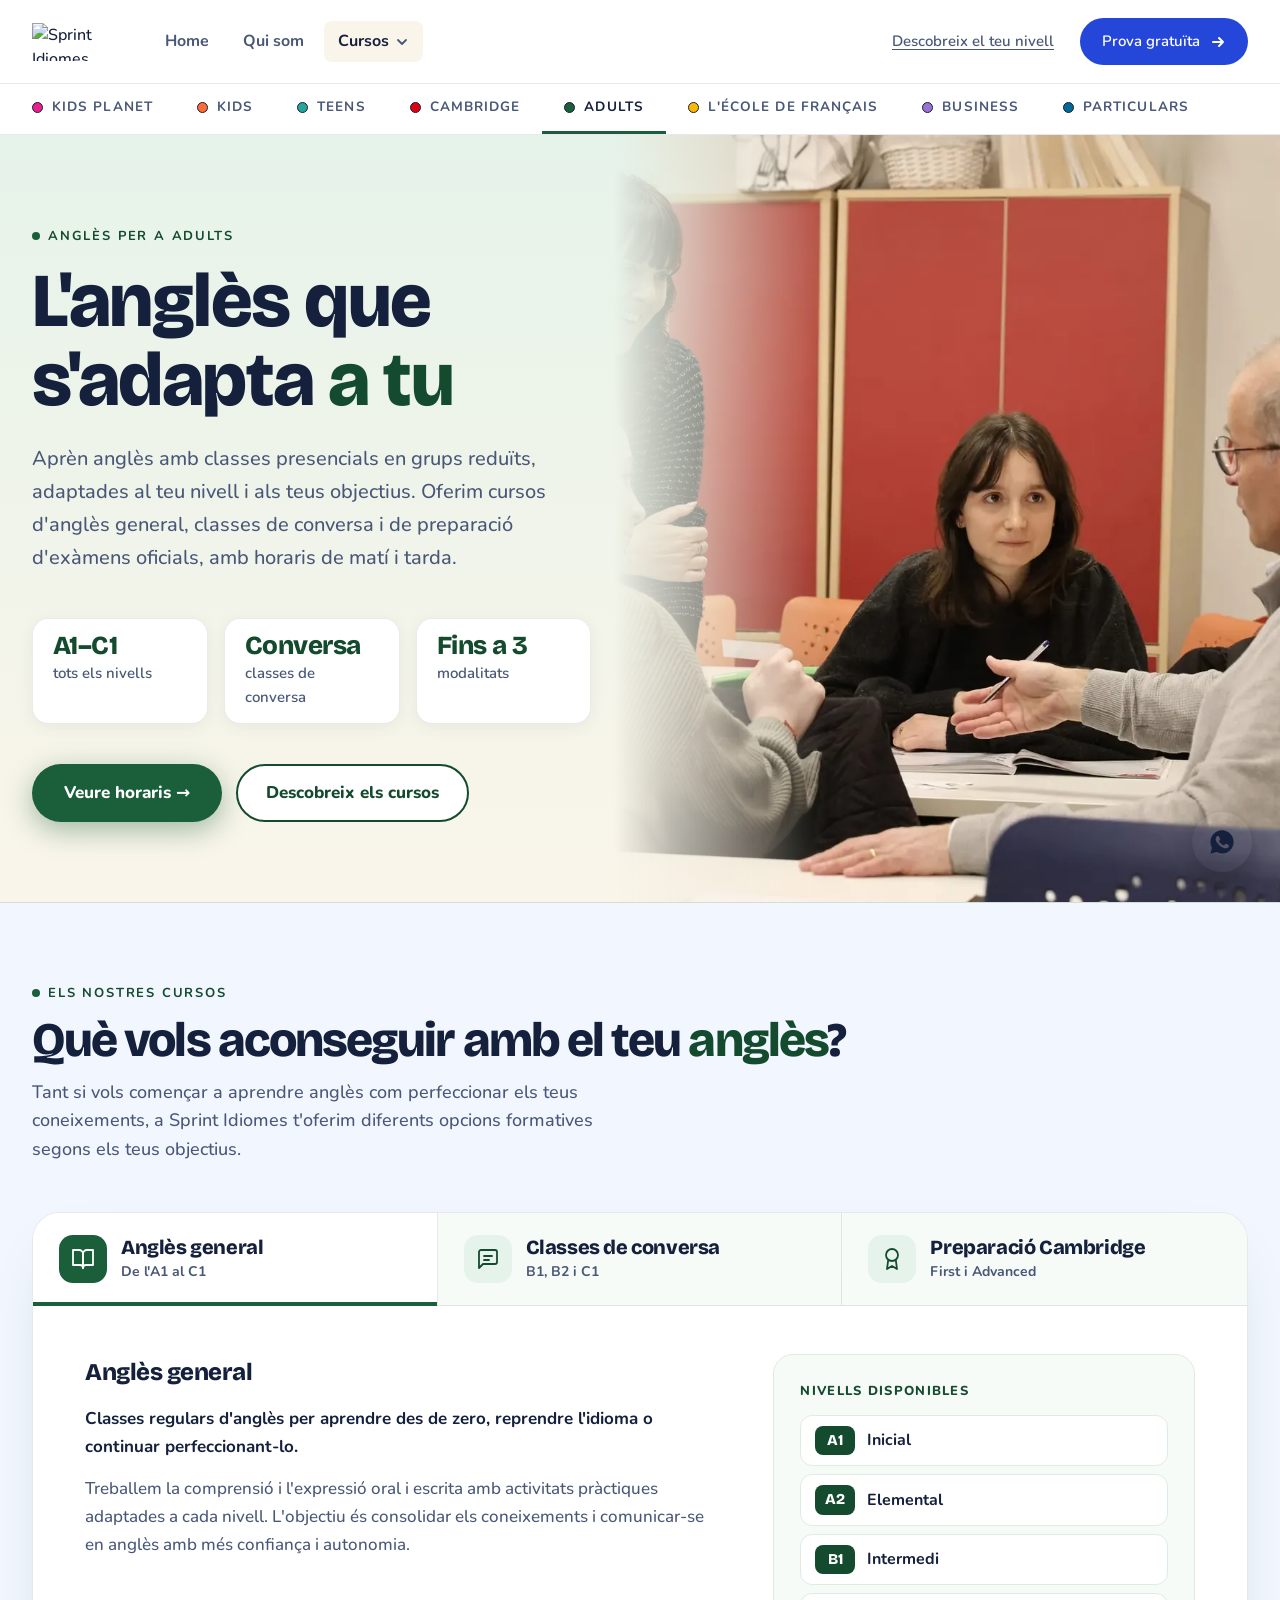
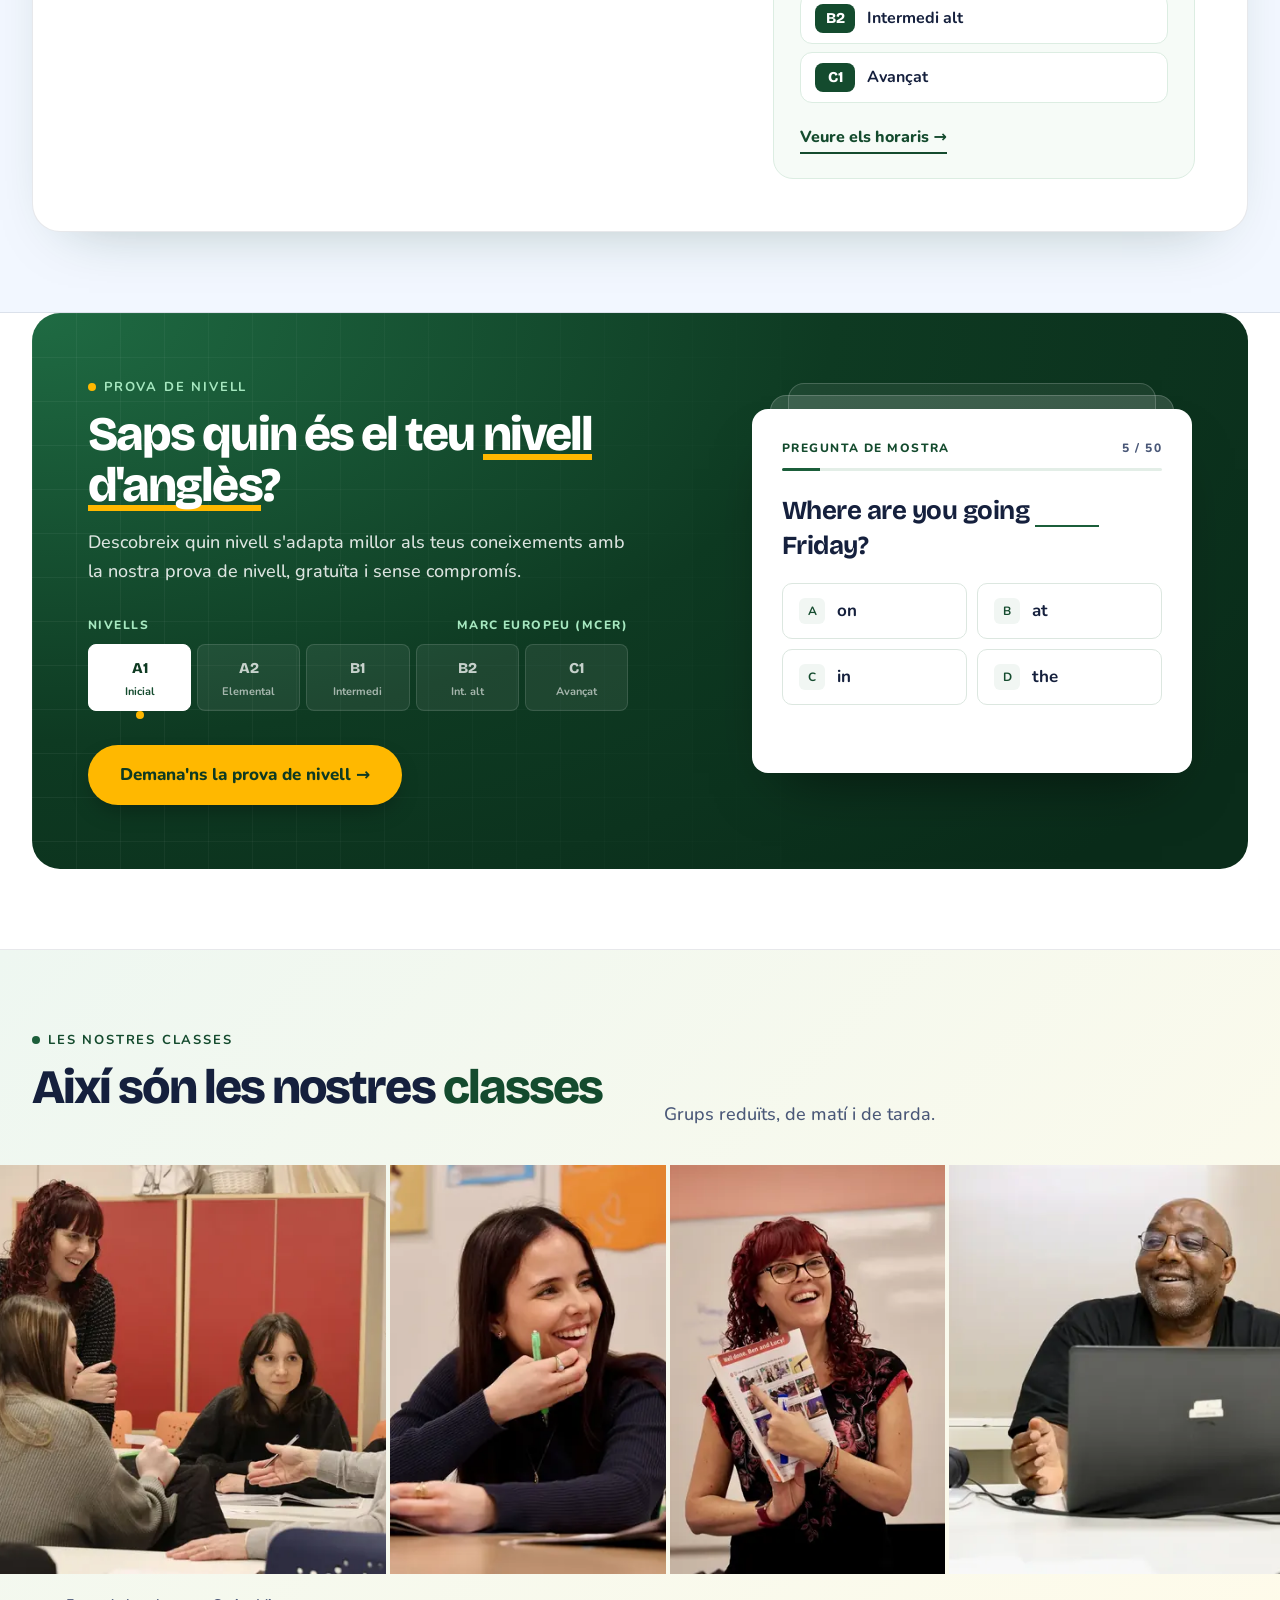
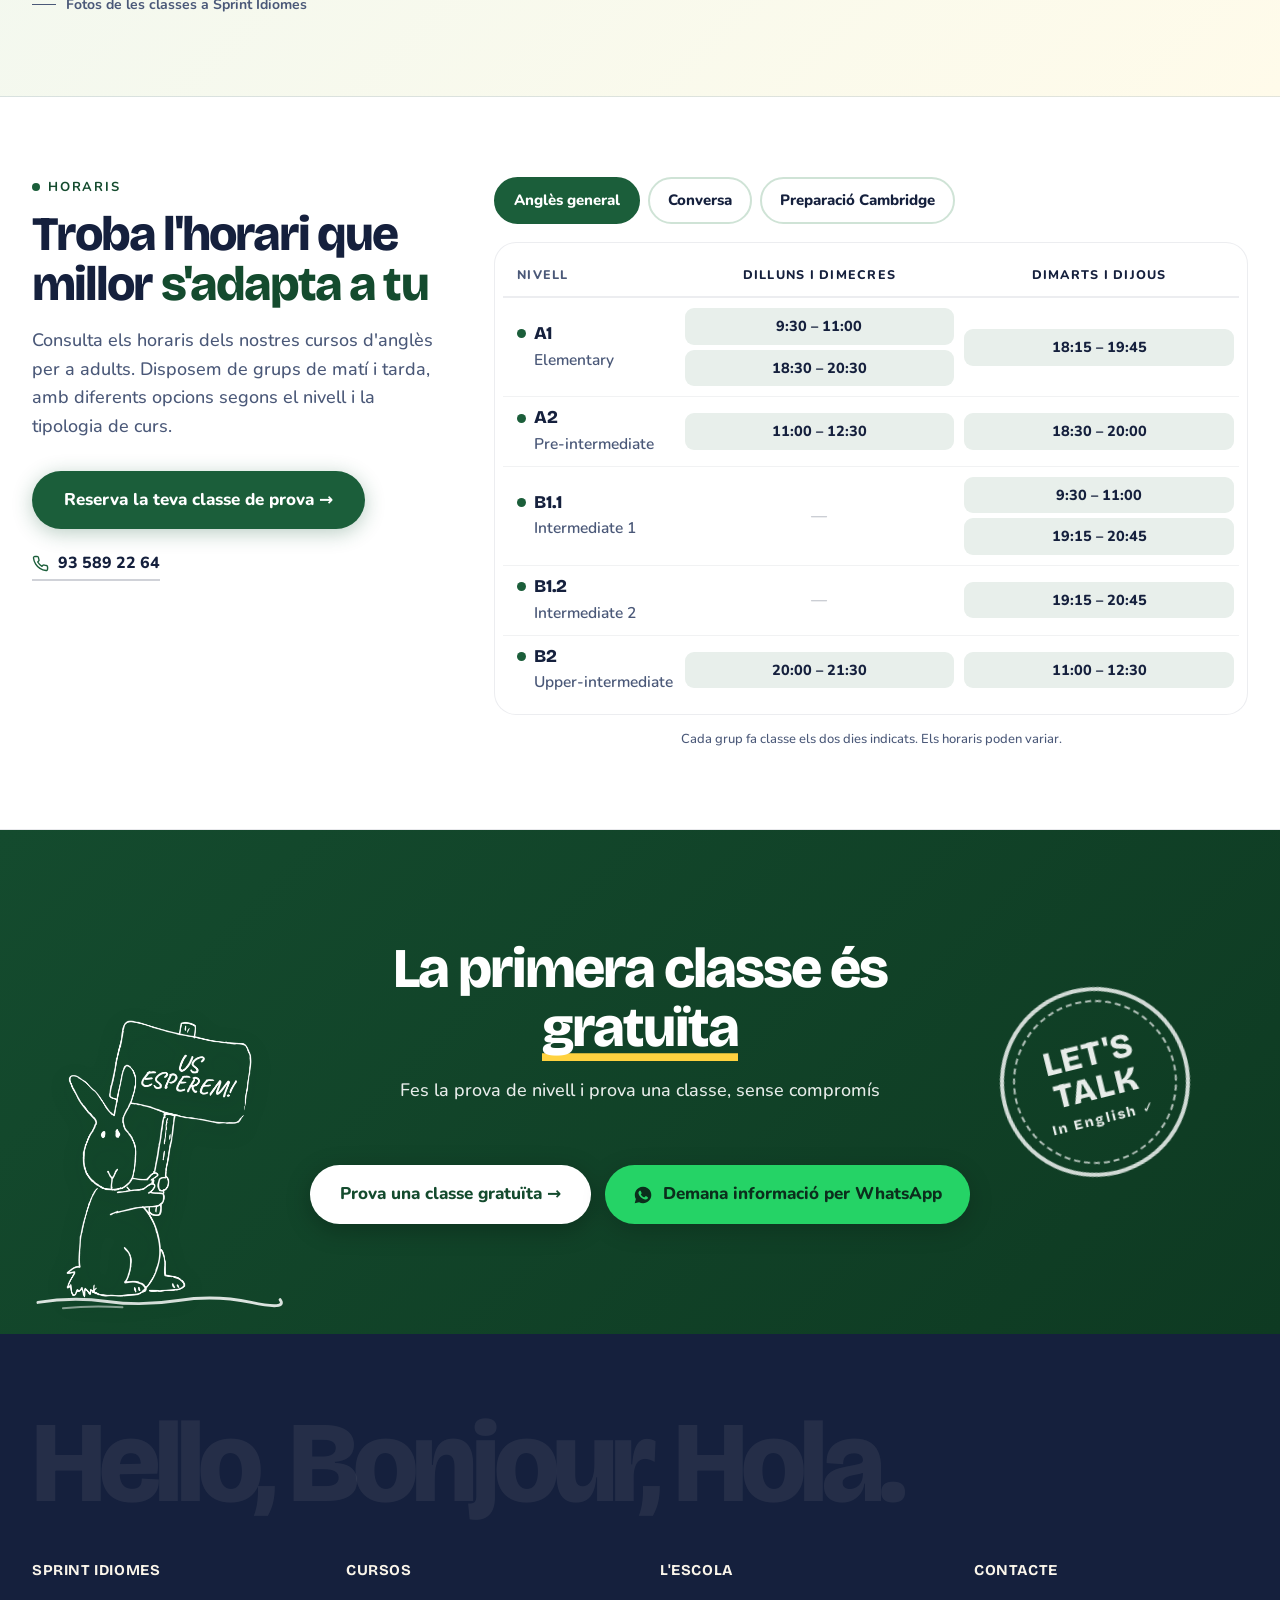
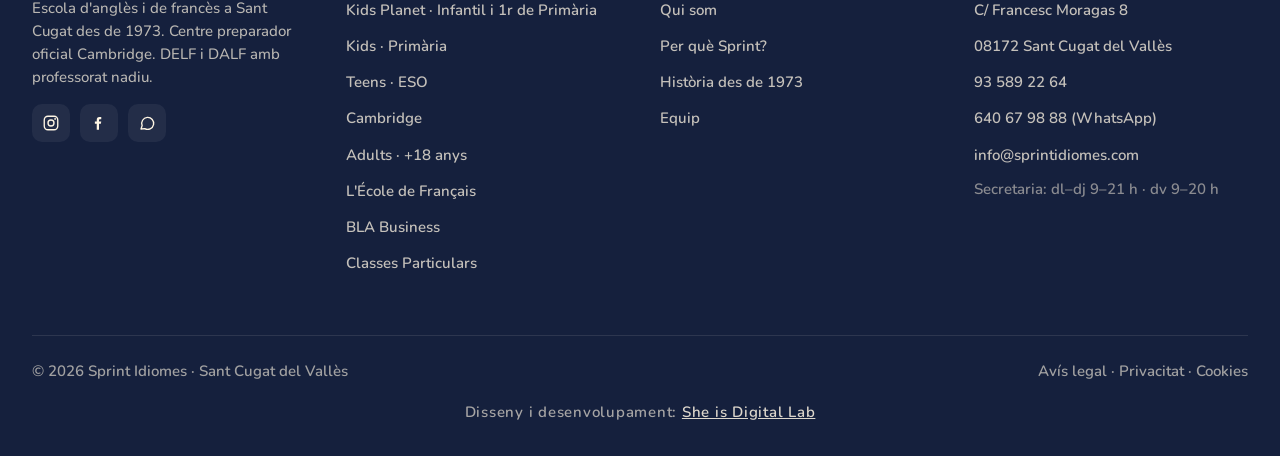
==== commit 546fc5b3: "Adults: prueba de nivel más sobria (escala de niveles A1–C1 que se ilumina despacio, hojas apiladas " ====
--- a/adults.html
+++ b/adults.html
@@ -301,36 +301,6 @@
 /* Abans d'arribar-hi la targeta es llegeix igual; només la icona i el número esperen en un vermell més suau */
 @keyframes mt-pop{0%{transform:scale(.6) rotate(-12deg)}100%{transform:none}}
 /* Prova de nivell: bloc fosc amb una pregunta de mostra de la prova real */
-.tp-section.section{padding-top:0;background:#fff}
-.tp-box{max-width:1480px;margin:0 auto;position:relative;overflow:hidden;background:linear-gradient(135deg,#0E3A22,#144B2E 60%,#1B5E3A);border-radius:36px;padding:80px 88px;display:grid;grid-template-columns:1fr 500px;gap:72px;align-items:center;color:#fff}
-.tp-box::before{content:"";position:absolute;width:360px;height:360px;border-radius:50%;background:radial-gradient(circle,rgba(166,232,192,.22),transparent 70%);top:-140px;left:-120px;pointer-events:none}
-.tp-box .section-label{margin-bottom:12px;color:#A6E8C0!important}
-.tp-box .section-label-dot{background:#A6E8C0!important}
-.tp-box h2{margin:0 0 18px;color:#fff}
-.tp-box h2 em{color:#FFD23F!important}
-.tp-box p.tp-lead{color:rgba(255,255,255,.88);line-height:1.6;max-width:540px}
-.tp-chips{display:flex;flex-wrap:wrap;gap:10px;margin:22px 0 28px;list-style:none;padding:0}
-.tp-chips li{font-weight:800;font-size:15px;background:rgba(255,255,255,.12);border:1.5px solid rgba(255,255,255,.25);border-radius:99px;padding:6px 14px}
-.tp-btn{display:inline-flex;align-items:center;gap:10px;background:#FFD23F;color:var(--ink);font-family:var(--font-body);font-weight:800;border-radius:50px;padding:18px 34px;box-shadow:0 8px 24px rgba(0,0,0,.25);transition:transform .2s,box-shadow .2s}
-.tp-btn:hover{transform:translateY(-3px) scale(1.03);box-shadow:0 14px 32px rgba(0,0,0,.3)}
-.tp-quiz{position:relative;z-index:1;background:#fff;color:var(--ink);border:3px solid var(--ink);border-radius:28px;padding:32px;box-shadow:10px 10px 0 #FFD23F}
-.tp-q-top{display:flex;justify-content:space-between;align-items:center;font-weight:800;font-size:13px;letter-spacing:.08em;text-transform:uppercase;color:var(--adults-dark);margin-bottom:10px}
-.tp-q-bar{height:6px;border-radius:6px;background:#E3EEE7;overflow:hidden;margin-bottom:18px}.tp-q-bar i{display:block;height:100%;width:1.7%;background:var(--adults);transition:width .5s}
-.tp-q{font-family:var(--font-display);font-weight:800;font-size:30px;letter-spacing:-0.02em;margin-bottom:16px}
-.tp-q span{display:inline-block;min-width:70px;border-bottom:3px dashed var(--adults);text-align:center;color:var(--adults-dark);transition:all .3s}
-.tp-opts{display:grid;gap:10px;list-style:none;padding:0;margin:0}
-.tp-opt{width:100%;text-align:left;font:700 18px var(--font-body);color:var(--ink);background:#F3FAF5;border:2px solid #D3E6DA;border-radius:14px;padding:15px 18px;cursor:pointer;transition:all .2s;display:flex;align-items:center;gap:12px}
-.tp-opt b{width:28px;height:28px;flex:none;border-radius:50%;display:grid;place-items:center;background:#fff;border:2px solid #D3E6DA;font-size:13px}
-.tp-opt:hover{border-color:var(--adults);transform:translateX(3px)}
-.tp-opt.ok{background:#CDEFD9;border-color:var(--adults-dark)}.tp-opt.ok b{background:var(--adults-dark);border-color:var(--adults-dark);color:#fff}
-.tp-opt.ko{background:#FFE9E6;border-color:#D9534F}.tp-opt.ko b{background:#D9534F;border-color:#D9534F;color:#fff}
-.tp-opt:disabled{cursor:default}.tp-opt:disabled:hover{transform:none}
-.tp-fb{min-height:24px;margin-top:14px;font-family:"Caveat",cursive;font-weight:700;font-size:24px;color:var(--adults-dark)}
-@media(max-width:1280px){.tp-box{grid-template-columns:1fr 420px;gap:48px;padding:60px 56px}}
-@media(max-width:1100px){.tp-box{grid-template-columns:1fr 380px;gap:40px;padding:48px 44px}}
-@media(max-width:900px){.tp-section.section{padding-top:0}.tp-box{grid-template-columns:1fr;padding:36px 24px 40px;gap:34px;border-radius:24px}.tp-quiz{transform:none;max-width:460px}}
-@media(max-width:480px){.tp-btn{width:100%;justify-content:center;text-align:center}.tp-quiz{padding:18px;box-shadow:6px 6px 0 #FFD23F}.tp-q{font-size:22px}.tp-opt{font-size:16px;padding:12px 14px}.tp-box p.tp-lead{font-size:18px}}
-@media(prefers-reduced-motion:reduce){.tp-btn,.tp-opt,.tp-q-bar i{transition:none}}
 
 /* Portada: 3 dades */
 .ad-hero .hero-stats-3{grid-template-columns:repeat(3,minmax(0,1fr));max-width:600px}
@@ -402,8 +372,49 @@
 .af-bar div{display:flex;gap:10px}
 .af-btn{width:48px;height:48px;border-radius:50%;background:#fff;color:var(--ink);display:grid;place-items:center}
 .af-btn:focus-visible{outline:3px solid #8FD9AE;outline-offset:3px}
-@media(max-width:900px){.af-head{grid-template-columns:1fr;gap:12px;margin-bottom:28px}.af-band{grid-template-columns:1fr 1fr;height:auto}.af-f{aspect-ratio:1}.af-foot span:last-child{display:none}}
+@media(max-width:900px){.af-head{grid-template-columns:1fr;gap:12px;margin-bottom:28px}.af-band{grid-template-columns:1fr 1fr;height:auto}.af-f{aspect-ratio:1}}
 @media(prefers-reduced-motion:reduce){.af-f img{transition:none}.af-f:hover img{transform:none}}
+
+/* Prova de nivell (Adults): sòbria, amb escala MCER, fulls apilats i un toc de groc */
+.pv-section.section{padding-top:0;background:#fff}
+.pv-box{max-width:1480px;margin:0 auto;position:relative;overflow:hidden;background:radial-gradient(120% 140% at 0% 0%,#1F6B43 0%,#0E3A22 55%,#0A2C1A 100%);border-radius:28px;padding:80px 88px;display:grid;grid-template-columns:1fr 500px;gap:80px;align-items:center;color:#fff}
+.pv-box::before{content:"";position:absolute;inset:0;background-image:linear-gradient(rgba(255,255,255,.05) 1px,transparent 1px),linear-gradient(90deg,rgba(255,255,255,.05) 1px,transparent 1px);background-size:44px 44px;-webkit-mask-image:linear-gradient(90deg,#000,transparent 70%);mask-image:linear-gradient(90deg,#000,transparent 70%);pointer-events:none}
+.pv-box>*{position:relative}
+.pv-lab{color:#A6E8C0!important;margin-bottom:12px}.pv-lab .section-label-dot{background:#FFB800!important}
+.pv-box h2{color:#fff;margin:0 0 18px}
+.pv-box h2 em{font-style:normal;color:#fff;background:linear-gradient(transparent 84%,#FFB800 84%,#FFB800 94%,transparent 94%)}
+.pv-lead{color:rgba(255,255,255,.85);font-size:18px;line-height:1.6;max-width:540px}
+.pv-scale{margin:30px 0 34px;max-width:540px}
+.pv-scale-t{display:flex;justify-content:space-between;font-size:12px;font-weight:800;letter-spacing:.12em;text-transform:uppercase;color:#A6E8C0;margin-bottom:10px}
+.pv-scale ol{list-style:none;display:grid;grid-template-columns:repeat(5,1fr);gap:6px;padding:0;margin:0}
+.pv-scale li{position:relative;text-align:center;font-family:var(--font-display);font-weight:800;font-size:15px;padding:12px 0 10px;border-radius:8px;background:rgba(255,255,255,.07);border:1px solid rgba(255,255,255,.12);color:rgba(255,255,255,.75);transition:background .9s ease,color .9s ease,border-color .9s ease}
+.pv-scale li small{display:block;font-family:var(--font-body);font-weight:700;font-size:11px;color:rgba(255,255,255,.6);margin-top:2px}
+.pv-scale li.lit{background:#fff;color:#0E3A22;border-color:#fff}.pv-scale li.lit small{color:#144B2E}
+.pv-scale li.lit::after{content:"";position:absolute;left:50%;bottom:-9px;width:8px;height:8px;margin-left:-4px;border-radius:50%;background:#FFB800}
+.pv-btn{display:inline-flex;align-items:center;gap:10px;background:#FFB800;color:#0E3A22;font-family:var(--font-body);font-weight:800;font-size:17px;border-radius:50px;padding:17px 32px;box-shadow:0 10px 26px -10px rgba(0,0,0,.45);transition:transform .2s,background .2s}
+.pv-btn:hover{transform:translateY(-2px);background:#FFC633}
+.pv-stack{position:relative}
+.pv-stack::before,.pv-stack::after{content:"";position:absolute;border-radius:16px;border:1px solid rgba(255,255,255,.18)}
+.pv-stack::before{left:18px;right:18px;top:-14px;bottom:14px;background:rgba(255,255,255,.14)}
+.pv-stack::after{left:36px;right:36px;top:-26px;bottom:26px;background:rgba(255,255,255,.07)}
+.pv-q{position:relative;z-index:1;background:#fff;color:var(--ink);border-radius:16px;padding:30px;box-shadow:0 30px 60px -30px rgba(0,0,0,.6)}
+.pv-q-top{display:flex;justify-content:space-between;font-weight:800;font-size:12px;letter-spacing:.12em;text-transform:uppercase;color:#144B2E;margin-bottom:10px}.pv-q-top span:last-child{color:var(--ink-soft)}
+.pv-bar{height:3px;border-radius:3px;background:#E3EEE7;overflow:hidden;margin-bottom:22px}.pv-bar i{display:block;height:100%;width:10%;background:var(--adults);transition:width .5s}
+.pv-qt{font-family:var(--font-display);font-weight:700;font-size:26px;letter-spacing:-0.02em;line-height:1.35;margin-bottom:20px}
+.pv-gap{display:inline-block;min-width:64px;border-bottom:2px solid var(--adults);color:var(--adults);text-align:center;margin:0 6px;line-height:1.1}
+.pv-opts{list-style:none;display:grid;grid-template-columns:1fr 1fr;gap:10px;padding:0;margin:0}
+.pv-opt{width:100%;display:flex;align-items:center;gap:12px;text-align:left;padding:14px 16px;border-radius:10px;border:1.5px solid #DCE7E0;background:#fff;font-weight:700;font-size:17px;color:var(--ink);transition:border-color .2s,background .2s}
+.pv-opt b{width:26px;height:26px;flex:none;border-radius:6px;display:grid;place-items:center;font-size:12px;background:#F1F6F3;color:#144B2E}
+.pv-opt:hover{border-color:var(--adults)}
+.pv-opt:focus-visible,.pv-btn:focus-visible{outline:3px solid var(--blue);outline-offset:3px}
+.pv-opt.ok{border-color:var(--adults);background:#EAF6EE}.pv-opt.ok b{background:var(--adults);color:#fff}
+.pv-opt.ko{border-color:#C24A3B;background:#FDF1EF}.pv-opt.ko b{background:#C24A3B;color:#fff}
+.pv-opt:disabled{cursor:default}
+.pv-fb{min-height:24px;margin-top:14px;font-weight:700;font-size:15px;color:#144B2E}
+@media(max-width:1280px){.pv-box{grid-template-columns:1fr 440px;gap:56px;padding:64px 56px}}
+@media(max-width:1000px){.pv-box{grid-template-columns:1fr;gap:56px;padding:48px 32px}.pv-stack{max-width:520px}}
+@media(max-width:600px){.pv-box{padding:36px 20px 40px;border-radius:22px}.pv-lead{font-size:16px}.pv-scale li{font-size:14px;padding:10px 0 8px}.pv-scale li small{display:none}.pv-btn{width:100%;justify-content:center;text-align:center}.pv-opts{grid-template-columns:1fr}.pv-q{padding:22px}.pv-qt{font-size:22px}}
+@media(prefers-reduced-motion:reduce){.pv-scale li,.pv-bar i,.pv-btn{transition:none}}
 </style>
 
   <!-- SEO: Open Graph -->
@@ -546,26 +557,30 @@
 </section>
 
 <!-- ── PROVA DE NIVELL ── -->
-<section class="section tp-section" id="prova">
-  <div class="tp-box">
-    <div style="position:relative;z-index:1">
-      <div class="section-label" style="color:var(--adults-dark)"><span class="section-label-dot" style="background:var(--adults)"></span>Prova de nivell</div>
-      <h2>Saps quin és el teu <em style="font-style:normal">nivell d'anglès</em>?</h2>
-      <p class="tp-lead">Descobreix quin nivell s'adapta millor als teus coneixements amb la nostra prova de nivell, gratuïta i sense compromís.</p>
-      <ul class="tp-chips"><li>De l'A1 al C1</li><li>Gratuïta</li><li>Sense compromís</li></ul>
-      <a href="https://wa.me/34640679888?text=Hola%21%20M%27agradaria%20fer%20la%20prova%20de%20nivell%20d%27angl%C3%A8s%20per%20a%20adults.%20Moltes%20gr%C3%A0cies%21" target="_blank" rel="noopener" class="tp-btn">Demana'ns la prova de nivell →</a>
-    </div>
-    <div class="tp-quiz" id="tpQuiz">
-      <div class="tp-q-top"><span>Pregunta de mostra</span><span>5 / 50</span></div>
-      <div class="tp-q-bar"><i></i></div>
-      <p class="tp-q" id="tpQ">Where are you going <span>&nbsp;</span><b class="sr-only">(espai en blanc)</b> Friday?</p>
-      <ul class="tp-opts" role="list">
-        <li><button type="button" class="tp-opt" data-ok="1"><b>A</b>on</button></li>
-        <li><button type="button" class="tp-opt"><b>B</b>at</button></li>
-        <li><button type="button" class="tp-opt"><b>C</b>in</button></li>
-        <li><button type="button" class="tp-opt"><b>D</b>the</button></li>
-      </ul>
-      <p class="tp-fb" id="tpFb" aria-live="polite"></p>
+<section class="section pv-section" id="prova">
+  <div class="pv-box">
+    <div class="pv-text">
+      <div class="section-label pv-lab"><span class="section-label-dot"></span>Prova de nivell</div>
+      <h2>Saps quin és el teu <em>nivell d'anglès</em>?</h2>
+      <p class="pv-lead">Descobreix quin nivell s'adapta millor als teus coneixements amb la nostra prova de nivell, gratuïta i sense compromís.</p>
+      <div class="pv-scale" aria-hidden="true"><div class="pv-scale-t"><span>Nivells</span><span>Marc europeu (MCER)</span></div>
+        <ol><li>A1<small>Inicial</small></li><li>A2<small>Elemental</small></li><li>B1<small>Intermedi</small></li><li>B2<small>Int. alt</small></li><li>C1<small>Avançat</small></li></ol></div>
+      <p class="sr-only">Prova de nivell gratuïta i sense compromís, de l'A1 al C1.</p>
+      <a href="https://wa.me/34640679888?text=Hola%21%20M%27agradaria%20fer%20la%20prova%20de%20nivell%20d%27angl%C3%A8s%20per%20a%20adults.%20Moltes%20gr%C3%A0cies%21" target="_blank" rel="noopener" class="pv-btn">Demana'ns la prova de nivell →</a>
+    </div>
+    <div class="pv-stack">
+      <div class="pv-q" id="tpQuiz">
+        <div class="pv-q-top"><span>Pregunta de mostra</span><span>5 / 50</span></div>
+        <div class="pv-bar"><i></i></div>
+        <p class="pv-qt">Where are you going<span class="pv-gap">&nbsp;</span><span class="sr-only">(espai en blanc)</span>Friday?</p>
+        <ul class="pv-opts" role="list">
+          <li><button type="button" class="pv-opt" data-ok><b>A</b>on</button></li>
+          <li><button type="button" class="pv-opt"><b>B</b>at</button></li>
+          <li><button type="button" class="pv-opt"><b>C</b>in</button></li>
+          <li><button type="button" class="pv-opt"><b>D</b>the</button></li>
+        </ul>
+        <p class="pv-fb" aria-live="polite"></p>
+      </div>
     </div>
   </div>
 </section>
@@ -586,7 +601,7 @@
       <figure class="af-f"><img src="img-adults/adults-foto-4-700.webp" srcset="img-adults/adults-foto-4-700.webp 700w, img-adults/adults-foto-4.webp 1200w" sizes="(max-width:900px) 50vw, 30vw" width="1200" height="800" loading="lazy" alt="Una professora de Sprint Idiomes somrient a l'aula amb el llibre de text"><button type="button" class="af-open" data-i="2" aria-label="Veure la foto en gran: Una professora de Sprint Idiomes somrient a l'aula amb el llibre de text"></button></figure>
       <figure class="af-f"><img src="img-adults/adults-foto-2-700.webp" srcset="img-adults/adults-foto-2-700.webp 700w, img-adults/adults-foto-2.webp 1200w" sizes="(max-width:900px) 50vw, 30vw" width="1200" height="800" loading="lazy" alt="Un alumne parlant en anglès a classe, davant de l'ordinador"><button type="button" class="af-open" data-i="3" aria-label="Veure la foto en gran: Un alumne parlant en anglès a classe, davant de l'ordinador"></button></figure>
     </div>
-    <div class="af-foot"><span><i aria-hidden="true"></i>Fotos de les classes a Sprint Idiomes</span><span>Clica una foto per veure-la en gran</span></div>
+    <div class="af-foot"><span><i aria-hidden="true"></i>Fotos de les classes a Sprint Idiomes</span></div>
   </div>
   <dialog class="af-dlg" aria-label="Foto en gran">
     <div class="af-lb">
@@ -711,9 +726,15 @@
   [].forEach.call(document.querySelectorAll('.ct-link[data-hs]'),function(a){a.addEventListener('click',function(){var t=document.getElementById('hs-t'+a.getAttribute('data-hs'));if(t&&showHs)showHs(t)})});
 })();
 /* Prova de nivell: pregunta de mostra */
-(function(){var q=document.getElementById('tpQuiz');if(!q)return;var bs=[].slice.call(q.querySelectorAll('.tp-opt')),fb=document.getElementById('tpFb'),gap=q.querySelector('.tp-q span'),bar=q.querySelector('.tp-q-bar i');
-  var good=q.querySelector('.tp-opt[data-ok]').lastChild.textContent.trim();
-  bs.forEach(function(b){b.addEventListener('click',function(){var ok=b.hasAttribute('data-ok');bs.forEach(function(x){x.disabled=true;if(x.hasAttribute('data-ok'))x.classList.add('ok')});if(!ok)b.classList.add('ko');gap.textContent=good;bar.style.width='100%';fb.textContent=ok?'Correcte! Demana\'ns la prova completa →':'Gairebé! La bona és "'+good+'". Demana\'ns la prova completa →'})})})();
+(function(){var q=document.getElementById('tpQuiz');if(!q)return;var bs=[].slice.call(q.querySelectorAll('.pv-opt')),fb=q.querySelector('.pv-fb'),gap=q.querySelector('.pv-gap'),bar=q.querySelector('.pv-bar i');
+  var good=q.querySelector('.pv-opt[data-ok]').lastChild.textContent.trim();
+  bs.forEach(function(b){b.addEventListener('click',function(){var ok=b.hasAttribute('data-ok');bs.forEach(function(x){x.disabled=true;if(x.hasAttribute('data-ok'))x.classList.add('ok')});if(!ok)b.classList.add('ko');gap.textContent=good;bar.style.width='100%';
+    fb.textContent=ok?'Correcte. Demana\'ns la prova completa per saber el teu nivell.':'La resposta correcta és «'+good+'». Demana\'ns la prova completa per saber el teu nivell.'})})})();
+/* Escala de nivells: s'encén a poc a poc (A1, A2, B1) un sol cop */
+(function(){var sc=document.querySelector('.pv-scale');if(!sc)return;var li=[].slice.call(sc.querySelectorAll('li'));
+  function set(k){li.forEach(function(x,i){x.classList.toggle('lit',i===k)})}
+  if(matchMedia('(prefers-reduced-motion: reduce)').matches||!('IntersectionObserver' in window)){set(2);return}
+  var io=new IntersectionObserver(function(e){if(e[0].isIntersecting){io.disconnect();[0,1,2].forEach(function(k,j){setTimeout(function(){set(k)},400+j*1100)})}},{threshold:.5});io.observe(sc)})();
 </script>
 
 <script>
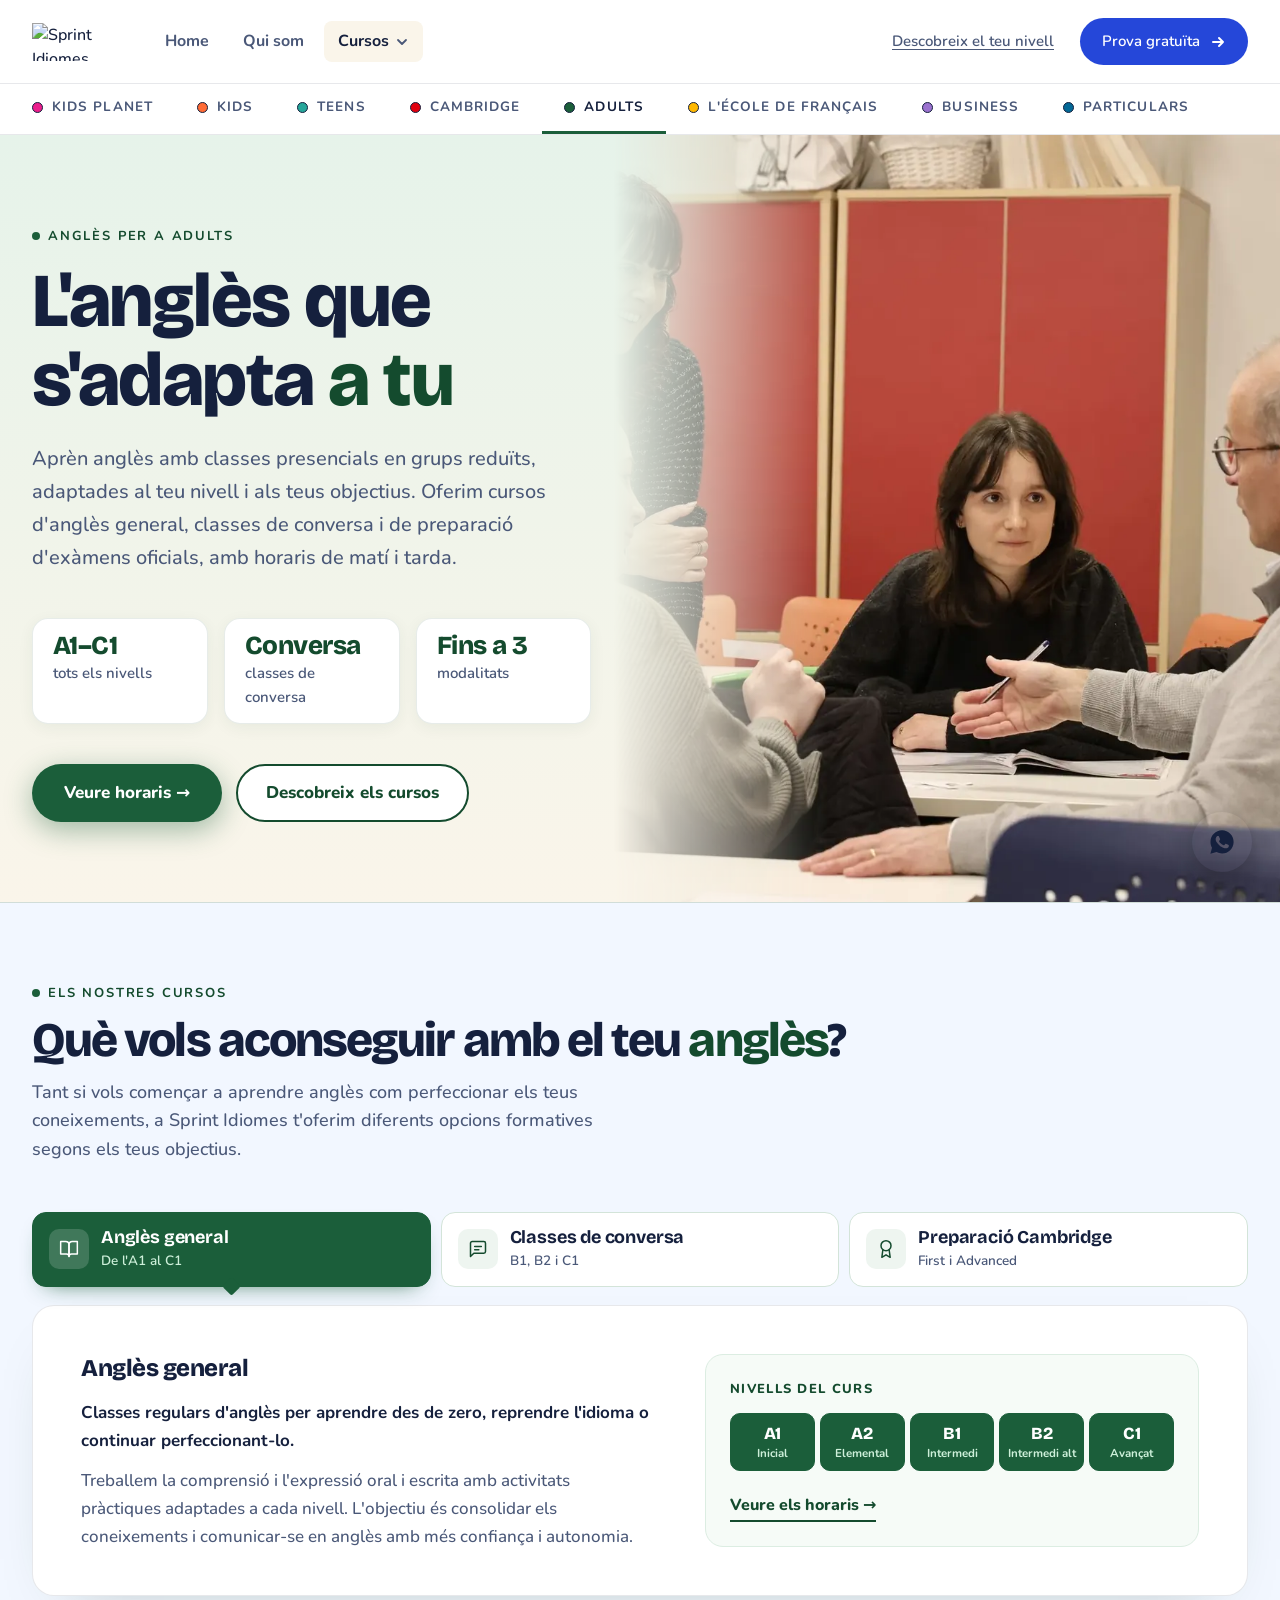
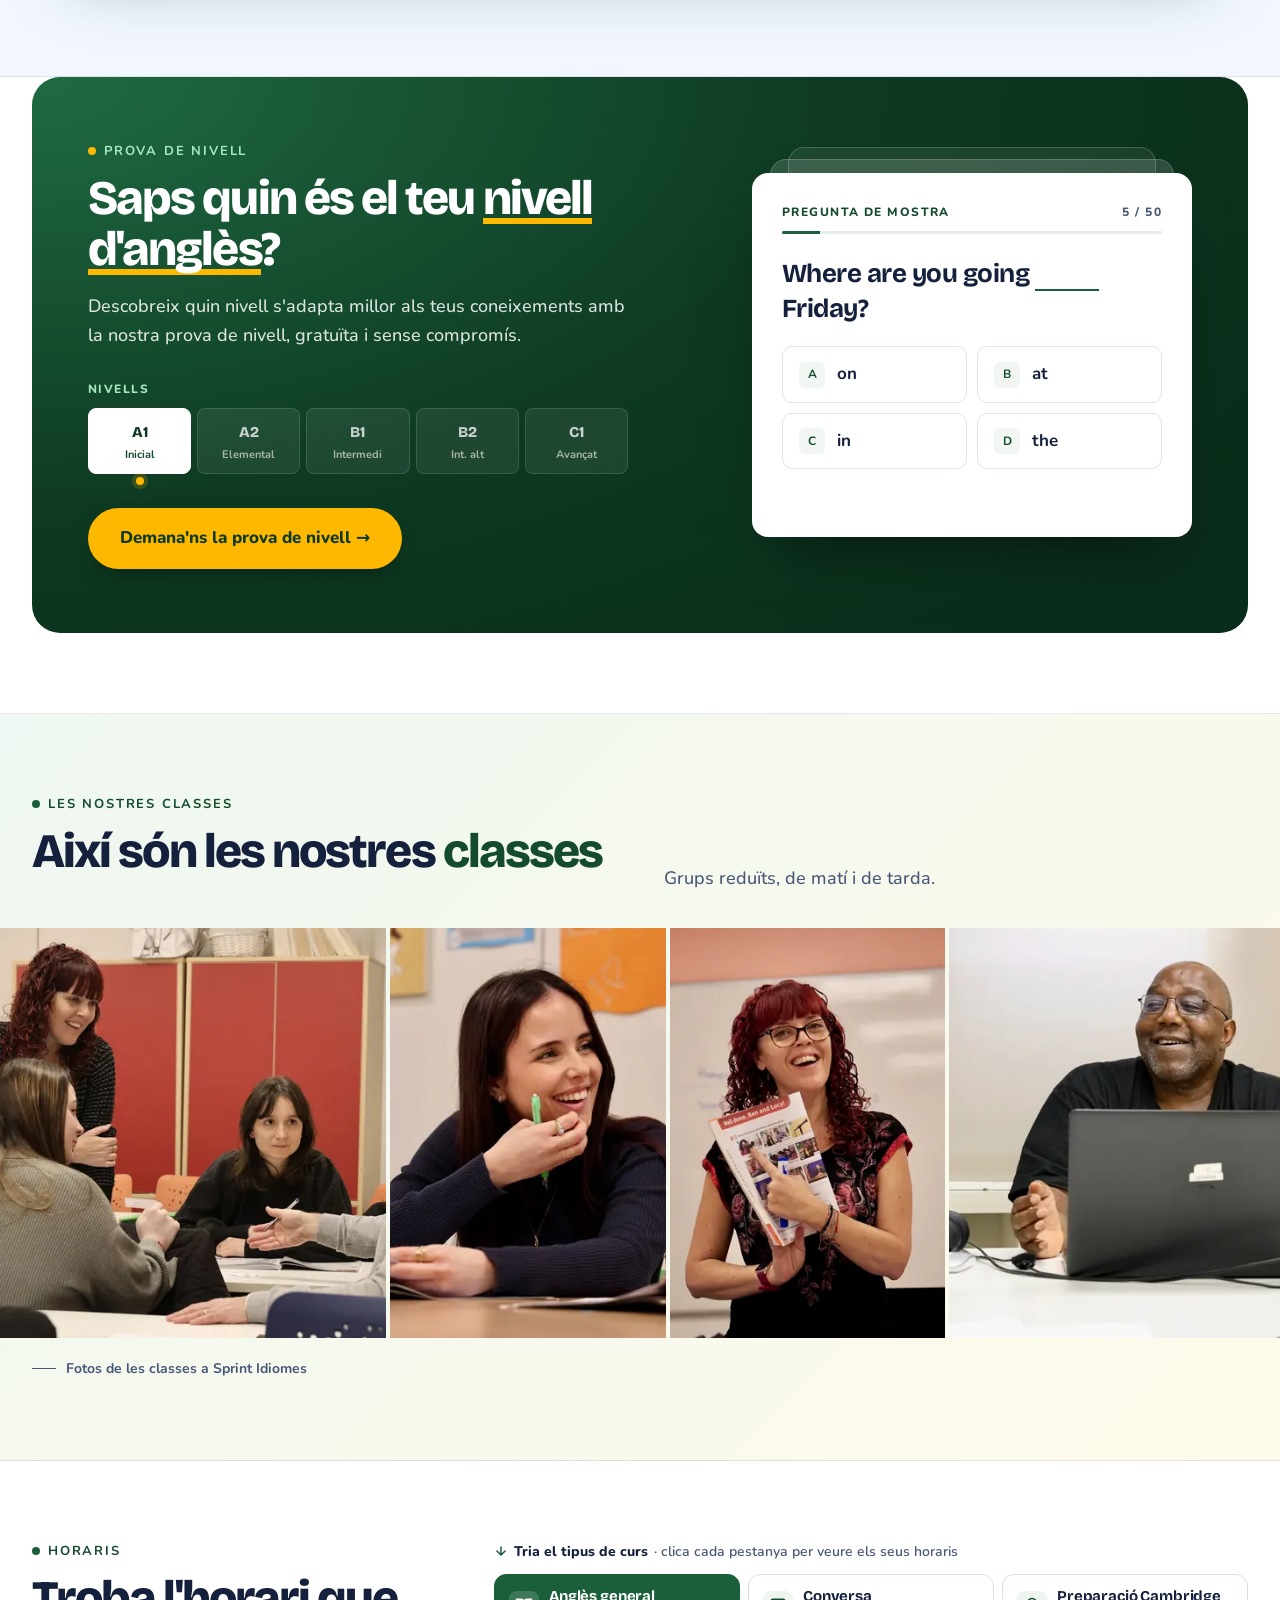
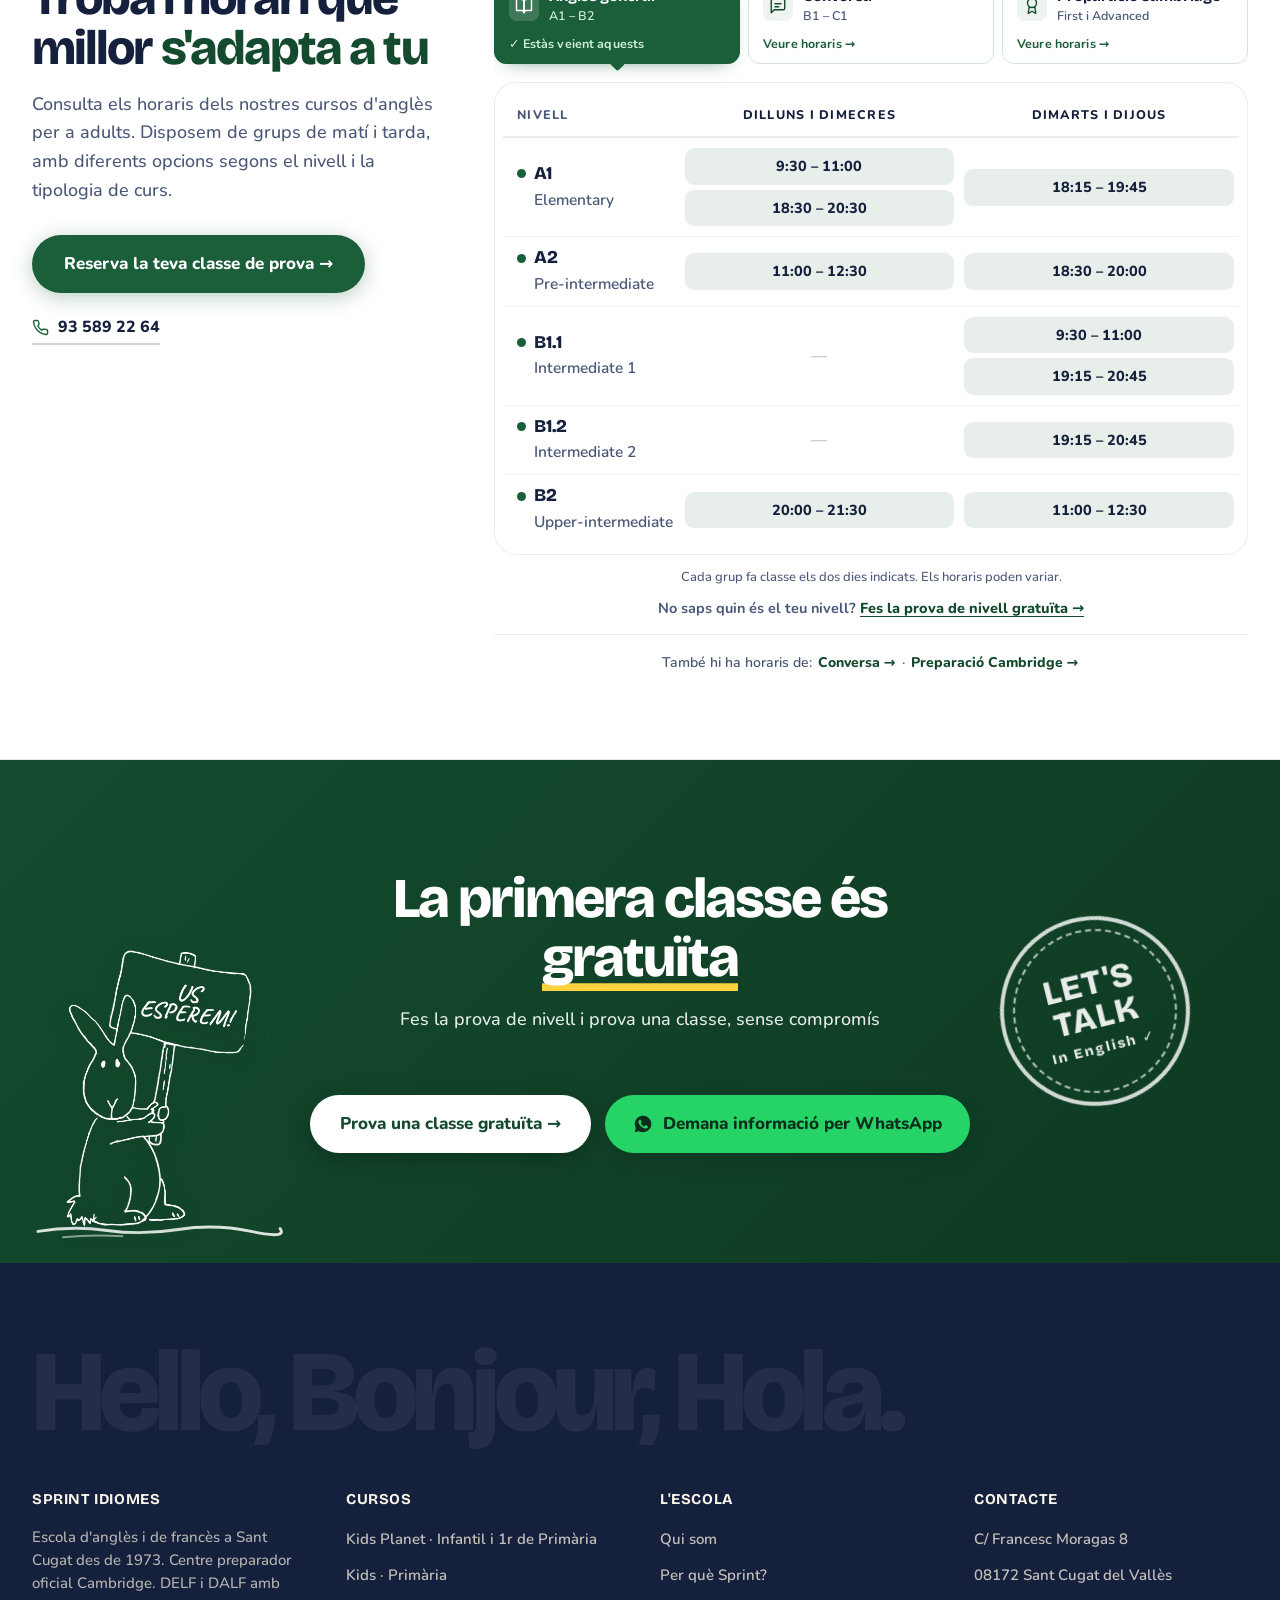
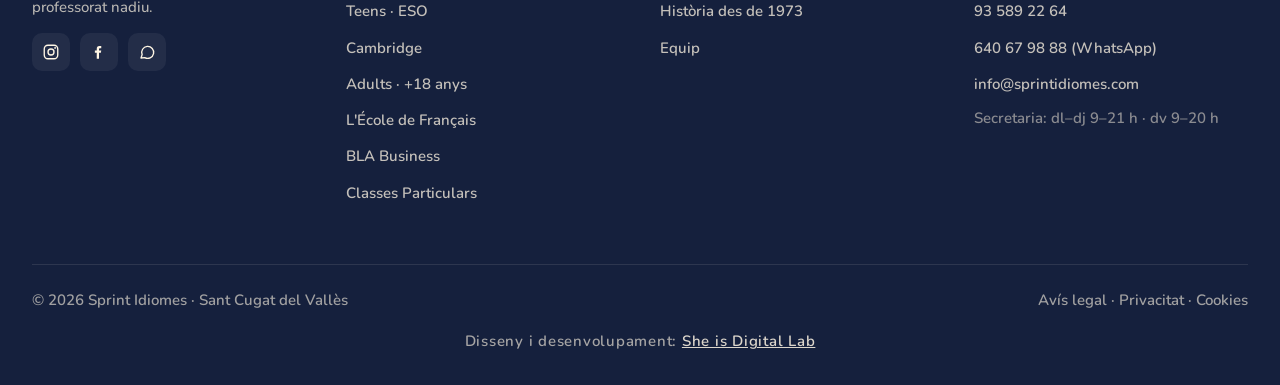
==== commit 9675e475: "Adults: pestañas de cursos y horarios en tarjeta (la elegida en verde, 'Veure horaris' en las demás)" ====
--- a/adults.html
+++ b/adults.html
@@ -307,51 +307,70 @@
 @media(max-width:480px){.ad-hero .hero-stats-3{grid-template-columns:1fr}.ad-hero .hero-stats-3 .hero-stat{display:flex;align-items:baseline;gap:10px}}
 .btn-adults-ol{display:inline-flex;align-items:center;justify-content:center;text-align:center;gap:10px;background:#fff;color:var(--adults-dark);border:2px solid var(--adults-dark);font-family:var(--font-body);font-size:17px;font-weight:800;border-radius:50px;padding:14px 28px;transition:background .2s,color .2s}
 .btn-adults-ol:hover{background:var(--adults-dark);color:#fff}
-/* Els nostres cursos: caixa gran amb 3 pestanyes */
-.ct-box{margin-top:40px;background:#fff;border:1px solid var(--line);border-radius:28px;overflow:hidden;box-shadow:0 24px 60px -36px rgba(14,58,34,.35)}
-.ct-tabs{display:grid;grid-template-columns:repeat(3,1fr);border-bottom:1px solid var(--line);background:#F6FBF7}
-.ct-tab{display:flex;align-items:center;gap:14px;padding:22px 26px;text-align:left;border-right:1px solid var(--line);position:relative;transition:background .2s;color:var(--ink)}
-.ct-tab:last-child{border-right:0}
-.ct-tab::after{content:"";position:absolute;left:0;right:0;bottom:-1px;height:4px;background:var(--adults);transform:scaleX(0);transition:transform .3s}
-.ct-tab[aria-selected="true"]{background:#fff}.ct-tab[aria-selected="true"]::after{transform:none}
-.ct-tab:hover{background:#fff}
-.ct-tab:focus-visible{outline:3px solid var(--blue);outline-offset:-3px}
-.ct-ic{width:48px;height:48px;flex:none;border-radius:14px;display:grid;place-items:center;background:#E6F3EA;color:var(--adults-dark);transition:background .2s,color .2s}
-.ct-tab[aria-selected="true"] .ct-ic{background:var(--adults);color:#fff}
-.ct-tt b{display:block;font-family:var(--font-display);font-weight:800;font-size:20px;letter-spacing:-0.02em;line-height:1.15}
-.ct-tt small{display:block;font-size:14px;font-weight:700;color:var(--ink-soft);margin-top:2px}
-.ct-panel{display:grid;grid-template-columns:1.35fr .9fr;gap:56px;padding:48px 52px 52px}
+/* Els nostres cursos: pestanyes en targeta (com als horaris) i escala de nivells */
+.ct-tabs{display:grid;grid-template-columns:repeat(3,1fr);gap:10px;margin:36px 0 18px}
+.ct-tab{position:relative;display:flex;align-items:center;gap:12px;text-align:left;padding:14px 16px;border:1px solid #D3E4D9;border-radius:14px;background:#fff;color:var(--ink);transition:transform .2s,border-color .2s,box-shadow .2s,background .25s}
+.ct-tab:hover{border-color:var(--adults);transform:translateY(-1px);box-shadow:0 8px 18px -14px rgba(27,94,58,.6)}
+.ct-ic{width:40px;height:40px;flex:none;border-radius:10px;display:grid;place-items:center;background:#EEF5F0;color:var(--adults-dark);transition:background .25s,color .25s}
+.ct-tt b{display:block;font-family:var(--font-display);font-weight:700;font-size:18px;letter-spacing:-0.01em;line-height:1.2}
+.ct-tt small{display:block;font-size:13.5px;font-weight:600;color:var(--ink-soft);margin-top:2px}
+.ct-tab[aria-selected="true"]{background:var(--adults);border-color:var(--adults);color:#fff;transform:none;box-shadow:0 10px 22px -14px rgba(27,94,58,.9);cursor:default}
+.ct-tab[aria-selected="true"] .ct-ic{background:rgba(255,255,255,.16);color:#fff}.ct-tab[aria-selected="true"] small{color:#CDEFD9}
+.ct-tab[aria-selected="true"]::after{content:"";position:absolute;left:50%;bottom:-7px;width:13px;height:13px;margin-left:-6.5px;background:var(--adults);transform:rotate(45deg);border-radius:2px}
+.ct-tab:focus-visible{outline:3px solid var(--blue);outline-offset:3px}
+.ct-box{background:#fff;border:1px solid var(--line);border-radius:22px;box-shadow:0 24px 60px -40px rgba(14,58,34,.35)}
+.ct-panel{display:grid;grid-template-columns:1.15fr 1fr;gap:56px;padding:44px 48px;align-items:center}
 .ct-panel[hidden]{display:none}
-.ct-panel:focus-visible{outline:3px solid var(--blue);outline-offset:-6px}
+.ct-panel:focus{outline:none}.ct-panel:focus-visible{outline:3px solid var(--blue);outline-offset:-6px;border-radius:22px}
 .ct-panel.is-in .ct-text,.ct-panel.is-in .ct-side{animation:ct-in .45s ease both}.ct-panel.is-in .ct-side{animation-delay:.08s}
-@keyframes ct-in{from{opacity:0;transform:translateY(10px)}to{opacity:1;transform:none}}
-.ct-title{font-family:var(--font-display);font-weight:800;font-size:24px;letter-spacing:-0.02em;margin-bottom:14px}
-.ct-intro{font-size:18px;font-weight:700;color:var(--ink);line-height:1.55;margin-bottom:14px}
-.ct-text p{color:var(--ink-soft);font-size:17px;line-height:1.65}.ct-text p+p{margin-top:12px}.ct-text .ct-intro{color:var(--ink)}
-.ct-fact{display:flex;align-items:center;gap:16px;margin-top:22px!important;padding:16px 18px;border-radius:16px;background:#EAF6EE;color:var(--ink)!important}
+@keyframes ct-in{from{opacity:0;transform:translateY(8px)}to{opacity:1;transform:none}}
+.ct-title{font-family:var(--font-display);font-weight:800;font-size:24px;letter-spacing:-0.02em;margin-bottom:12px}
+.ct-intro{font-size:18px;font-weight:700;color:var(--ink);line-height:1.55;margin-bottom:12px}
+.ct-text p{color:var(--ink-soft);font-size:17px;line-height:1.65}.ct-text p+p{margin-top:10px}.ct-text .ct-intro{color:var(--ink)}
+.ct-fact{display:flex;align-items:center;gap:14px;margin-top:20px!important;padding:12px 14px;border-radius:14px;background:#EAF6EE;color:var(--ink)!important;font-size:16px!important}
 .ct-fact b{color:var(--adults-dark)}
-.ct-fact-n{flex:none;width:52px;height:52px;border-radius:50%;background:var(--adults);color:#fff;display:grid;place-items:center;font-family:var(--font-display);font-weight:800;font-size:26px}
-.ct-side{background:#F6FBF7;border:1px solid #DCEDE2;border-radius:20px;padding:26px 26px 24px;align-self:start}
-.ct-lab{font-weight:800;font-size:13px;letter-spacing:.1em;text-transform:uppercase;color:var(--adults-dark);margin-bottom:14px}
-.ct-lv{list-style:none;padding:0;margin:0 0 22px;display:grid;gap:8px}
-.ct-lv li{display:flex;align-items:center;gap:12px;background:#fff;border:1px solid #DCEDE2;border-radius:12px;padding:10px 14px;font-weight:700;font-size:16px}
-.ct-lv b{flex:none;min-width:40px;text-align:center;font-family:var(--font-display);font-weight:800;font-size:15px;background:var(--adults-dark);color:#fff;border-radius:8px;padding:3px 8px}
+.ct-fact-n{flex:none;width:42px;height:42px;border-radius:50%;background:var(--adults);color:#fff;display:grid;place-items:center;font-family:var(--font-display);font-weight:800;font-size:21px}
+.ct-side{background:#F6FBF7;border:1px solid #DCEDE2;border-radius:18px;padding:24px}
+.ct-lab{font-weight:800;font-size:13px;letter-spacing:.1em;text-transform:uppercase;color:var(--adults-dark);margin-bottom:14px}.ct-lab span{text-transform:none;letter-spacing:0;font-weight:600;color:var(--ink-soft)}
+.ct-scale{list-style:none;padding:0;margin:0 0 22px;display:grid;grid-template-columns:repeat(5,1fr);gap:5px}
+.ct-scale li{text-align:center;padding:11px 2px 9px;border-radius:10px;background:#fff;border:1px dashed #CFE0D5;color:#93A39A}
+.ct-scale li b{display:block;font-family:var(--font-display);font-weight:800;font-size:17px;line-height:1.1}
+.ct-scale li small{display:block;font-size:11.5px;font-weight:700;margin-top:3px;line-height:1.2}
+.ct-scale li.on{background:var(--adults);border:1px solid var(--adults);color:#fff}.ct-scale li.on small{color:#CDEFD9}
 .ct-btn{display:flex;justify-content:center;text-align:center;margin-bottom:14px}
 .ct-link{display:inline-flex;align-items:center;gap:6px;font-weight:800;color:var(--adults-dark);border-bottom:2px solid currentColor;padding-bottom:2px;min-height:24px}
-@media(max-width:1100px){.ct-panel{grid-template-columns:1fr;gap:32px;padding:40px 36px}.ct-tab{padding:18px 18px;gap:12px}.ct-tt b{font-size:18px}}
-@media(max-width:760px){.ct-tabs{grid-template-columns:1fr}.ct-tab{border-right:0;border-bottom:1px solid var(--line);padding:14px 18px}.ct-tab:last-child{border-bottom:0}
-  .ct-tab::after{left:0;top:0;bottom:0;right:auto;width:4px;height:auto;transform:scaleY(0)}.ct-tab[aria-selected="true"]::after{transform:none}
-  .ct-ic{width:40px;height:40px;border-radius:12px}.ct-panel{padding:28px 20px 30px}.ct-box{border-radius:22px;margin-top:32px}.ct-side{padding:20px}.ct-intro{font-size:17px}.ct-text p{font-size:16px}}
-@media(prefers-reduced-motion:reduce){.ct-panel.is-in .ct-text,.ct-panel.is-in .ct-side{animation:none}.ct-tab::after{transition:none}}
-/* Horaris: pestanyes */
-.hs-tabs{display:flex;gap:8px;flex-wrap:wrap;margin-bottom:18px}
-.hs-tab{padding:10px 18px;border-radius:99px;border:2px solid #CFE3D6;background:#fff;font-weight:800;font-size:15px;color:var(--ink);min-height:44px;transition:background .2s,border-color .2s,color .2s}
-.hs-tab:hover{border-color:var(--adults)}
-.hs-tab[aria-selected="true"]{background:var(--adults);border-color:var(--adults);color:#fff}
+@media(max-width:1100px){.ct-panel{grid-template-columns:1fr;gap:28px;padding:36px 32px}.ct-tab{padding:12px}.ct-tt b{font-size:16px}.ct-ic{width:34px;height:34px}}
+@media(max-width:600px){.ct-tabs{gap:6px;margin-top:28px}.ct-tab{flex-direction:column;align-items:center;text-align:center;gap:6px;padding:10px 4px}.ct-tt b{font-size:13.5px}.ct-tt small{font-size:11px}
+  .ct-panel{padding:26px 18px 28px}.ct-box{border-radius:18px}.ct-side{padding:18px 14px}.ct-intro{font-size:17px}.ct-text p{font-size:16px}.ct-scale li small{font-size:10px}.ct-scale li b{font-size:15px}}
+@media(prefers-reduced-motion:reduce){.ct-panel.is-in .ct-text,.ct-panel.is-in .ct-side{animation:none}.ct-tab{transition:none}}
+/* Horaris: pestanyes en targeta, que conviden a clicar */
+.hs-pick{display:flex;flex-wrap:wrap;align-items:center;gap:6px;font-weight:800;font-size:14px;color:var(--ink);margin:0 0 12px}
+.hs-pick svg{color:var(--adults)}.hs-pick span{font-weight:600;color:var(--ink-soft)}
+.hs-tabs{display:grid;grid-template-columns:repeat(3,1fr);gap:8px;margin-bottom:18px}
+.hs-tab{position:relative;display:flex;flex-direction:column;gap:8px;text-align:left;padding:12px 14px 10px;border:1px solid #D3E4D9;border-radius:12px;background:#fff;color:var(--ink-soft);transition:transform .2s,border-color .2s,box-shadow .2s,background .25s,color .25s}
+.hs-tab-row{display:flex;align-items:center;gap:10px}
+.hs-tab:hover{border-color:var(--adults);transform:translateY(-1px);box-shadow:0 8px 18px -14px rgba(27,94,58,.6);color:var(--ink)}
+.hs-tab-ic{width:30px;height:30px;flex:none;border-radius:8px;display:grid;place-items:center;background:#EEF5F0;color:var(--adults-dark);transition:background .25s,color .25s}
+.hs-tab-tx b{display:block;font-family:var(--font-display);font-weight:700;font-size:15px;letter-spacing:-0.01em;line-height:1.2;color:var(--ink)}
+.hs-tab-tx small{display:block;font-size:12.5px;font-weight:600;margin-top:1px}
+.hs-tab-cta{font-size:12.5px;font-weight:700;letter-spacing:.01em}
+.cta-off{color:var(--adults)}.cta-on{display:none}
+.hs-tab[aria-selected="true"]{background:var(--adults);border-color:var(--adults);transform:none;box-shadow:0 8px 20px -14px rgba(27,94,58,.9);cursor:default}
+.hs-tab[aria-selected="true"] .hs-tab-ic{background:rgba(255,255,255,.16);color:#fff}
+.hs-tab[aria-selected="true"] .hs-tab-tx b{color:#fff}.hs-tab[aria-selected="true"] .hs-tab-tx small{color:#CDEFD9}
+.hs-tab[aria-selected="true"] .cta-off{display:none}.hs-tab[aria-selected="true"] .cta-on{display:inline;color:#CDEFD9}
+.hs-tab[aria-selected="true"]::after{content:"";position:absolute;left:50%;bottom:-6px;width:11px;height:11px;margin-left:-5.5px;background:var(--adults);transform:rotate(45deg);border-radius:2px}
 .hs-tab:focus-visible{outline:3px solid var(--blue);outline-offset:2px}
+.hs-tab.nudge{animation:hs-nudge 1.2s ease 1}
+@keyframes hs-nudge{0%,100%{transform:none}35%{transform:translateY(-3px)}}
 .hs-panel[hidden]{display:none}
-.hs-panel .hs-note{margin-top:14px}
-@media(max-width:600px){.hs-tabs{display:grid;grid-template-columns:1fr 1fr}.hs-tab:last-child{grid-column:1/-1}}
+.hs-panel .hs-note{margin-top:12px}
+.hs-more{margin-top:14px;padding-top:12px;border-top:1px solid rgba(21,32,61,.08);font-size:14px;font-weight:600;color:var(--ink-soft);text-align:center}
+.hs-more-b{font-weight:800;color:var(--adults-dark);min-height:32px;padding:0 2px}
+.hs-more-b:hover{color:var(--adults);text-decoration:underline;text-underline-offset:3px}
+@media(max-width:600px){.hs-tabs{gap:6px}.hs-tab{align-items:center;text-align:center;padding:10px 6px 9px}.hs-tab-row{flex-direction:column;gap:6px}
+  .hs-tab-tx b{font-size:13.5px}.hs-tab-tx small{font-size:11px}.hs-tab-cta{font-size:11px}.hs-pick span{display:block;width:100%;font-size:13px}}
+@media(prefers-reduced-motion:reduce){.hs-tab.nudge{animation:none}.hs-tab{transition:none}}
 
 /* Les nostres classes: franja de fotos de cantó a cantó */
 .af-head{display:grid;grid-template-columns:1fr 1fr;gap:48px;align-items:end;margin-bottom:36px}
@@ -378,7 +397,6 @@
 /* Prova de nivell (Adults): sòbria, amb escala MCER, fulls apilats i un toc de groc */
 .pv-section.section{padding-top:0;background:#fff}
 .pv-box{max-width:1480px;margin:0 auto;position:relative;overflow:hidden;background:radial-gradient(120% 140% at 0% 0%,#1F6B43 0%,#0E3A22 55%,#0A2C1A 100%);border-radius:28px;padding:80px 88px;display:grid;grid-template-columns:1fr 500px;gap:80px;align-items:center;color:#fff}
-.pv-box::before{content:"";position:absolute;inset:0;background-image:linear-gradient(rgba(255,255,255,.05) 1px,transparent 1px),linear-gradient(90deg,rgba(255,255,255,.05) 1px,transparent 1px);background-size:44px 44px;-webkit-mask-image:linear-gradient(90deg,#000,transparent 70%);mask-image:linear-gradient(90deg,#000,transparent 70%);pointer-events:none}
 .pv-box>*{position:relative}
 .pv-lab{color:#A6E8C0!important;margin-bottom:12px}.pv-lab .section-label-dot{background:#FFB800!important}
 .pv-box h2{color:#fff;margin:0 0 18px}
@@ -390,7 +408,8 @@
 .pv-scale li{position:relative;text-align:center;font-family:var(--font-display);font-weight:800;font-size:15px;padding:12px 0 10px;border-radius:8px;background:rgba(255,255,255,.07);border:1px solid rgba(255,255,255,.12);color:rgba(255,255,255,.75);transition:background .9s ease,color .9s ease,border-color .9s ease}
 .pv-scale li small{display:block;font-family:var(--font-body);font-weight:700;font-size:11px;color:rgba(255,255,255,.6);margin-top:2px}
 .pv-scale li.lit{background:#fff;color:#0E3A22;border-color:#fff}.pv-scale li.lit small{color:#144B2E}
-.pv-scale li.lit::after{content:"";position:absolute;left:50%;bottom:-9px;width:8px;height:8px;margin-left:-4px;border-radius:50%;background:#FFB800}
+.pv-scale ol{position:relative}
+.pv-dot{position:absolute;left:0;bottom:-11px;width:8px;height:8px;margin-left:-4px;border-radius:50%;background:#FFB800;box-shadow:0 0 0 4px rgba(255,184,0,.18);transition:left 1s cubic-bezier(.45,.05,.3,1);pointer-events:none}
 .pv-btn{display:inline-flex;align-items:center;gap:10px;background:#FFB800;color:#0E3A22;font-family:var(--font-body);font-weight:800;font-size:17px;border-radius:50px;padding:17px 32px;box-shadow:0 10px 26px -10px rgba(0,0,0,.45);transition:transform .2s,background .2s}
 .pv-btn:hover{transform:translateY(-2px);background:#FFC633}
 .pv-stack{position:relative}
@@ -415,6 +434,10 @@
 @media(max-width:1000px){.pv-box{grid-template-columns:1fr;gap:56px;padding:48px 32px}.pv-stack{max-width:520px}}
 @media(max-width:600px){.pv-box{padding:36px 20px 40px;border-radius:22px}.pv-lead{font-size:16px}.pv-scale li{font-size:14px;padding:10px 0 8px}.pv-scale li small{display:none}.pv-btn{width:100%;justify-content:center;text-align:center}.pv-opts{grid-template-columns:1fr}.pv-q{padding:22px}.pv-qt{font-size:22px}}
 @media(prefers-reduced-motion:reduce){.pv-scale li,.pv-bar i,.pv-btn{transition:none}}
+
+.hs-lvl{margin-top:10px;text-align:center;font-size:14.5px;font-weight:700;color:var(--ink-soft)}
+.hs-lvl a{color:var(--adults-dark);font-weight:800;text-decoration:underline;text-underline-offset:3px}
+.hs-lvl a:hover{color:var(--adults)}
 </style>
 
   <!-- SEO: Open Graph -->
@@ -528,29 +551,29 @@
     <div class="section-label" style="color:var(--adults-dark)"><span class="section-label-dot" style="background:var(--adults)"></span>Els nostres cursos</div>
     <h2>Què vols aconseguir amb el teu <em style="color:var(--adults-dark);font-style:normal">anglès</em>?</h2>
     <p class="section-lead">Tant si vols començar a aprendre anglès com perfeccionar els teus coneixements, a Sprint Idiomes t'oferim diferents opcions formatives segons els teus objectius.</p>
+    <div class="ct-tabs" role="tablist" aria-label="Tipus de curs"><button type="button" role="tab" class="ct-tab" id="ct-t1" aria-controls="ct-p1" aria-selected="true" tabindex="0"><span class="ct-ic"><svg width="20" height="20" viewBox="0 0 24 24" fill="none" stroke="currentColor" stroke-width="1.8" stroke-linecap="round" stroke-linejoin="round" aria-hidden="true"><path d="M2 3h6a4 4 0 0 1 4 4v14a3 3 0 0 0-3-3H2z"/><path d="M22 3h-6a4 4 0 0 0-4 4v14a3 3 0 0 1 3-3h7z"/></svg></span><span class="ct-tt"><b>Anglès general</b><small>De l'A1 al C1</small></span></button><button type="button" role="tab" class="ct-tab" id="ct-t2" aria-controls="ct-p2" aria-selected="false" tabindex="-1"><span class="ct-ic"><svg width="20" height="20" viewBox="0 0 24 24" fill="none" stroke="currentColor" stroke-width="1.8" stroke-linecap="round" stroke-linejoin="round" aria-hidden="true"><path d="M21 15a2 2 0 0 1-2 2H7l-4 4V5a2 2 0 0 1 2-2h14a2 2 0 0 1 2 2z"/><path d="M8 9h8M8 13h5"/></svg></span><span class="ct-tt"><b>Classes de conversa</b><small>B1, B2 i C1</small></span></button><button type="button" role="tab" class="ct-tab" id="ct-t3" aria-controls="ct-p3" aria-selected="false" tabindex="-1"><span class="ct-ic"><svg width="20" height="20" viewBox="0 0 24 24" fill="none" stroke="currentColor" stroke-width="1.8" stroke-linecap="round" stroke-linejoin="round" aria-hidden="true"><circle cx="12" cy="8" r="6"/><path d="M8.2 13.2L7 22l5-3 5 3-1.2-8.8"/></svg></span><span class="ct-tt"><b>Preparació Cambridge</b><small>First i Advanced</small></span></button></div>
     <div class="ct-box">
-      <div class="ct-tabs" role="tablist" aria-label="Tipus de curs"><button type="button" role="tab" class="ct-tab" id="ct-t1" aria-controls="ct-p1" aria-selected="true" tabindex="0"><span class="ct-ic"><svg width="24" height="24" viewBox="0 0 24 24" fill="none" stroke="currentColor" stroke-width="1.8" stroke-linecap="round" stroke-linejoin="round" aria-hidden="true"><path d="M2 3h6a4 4 0 0 1 4 4v14a3 3 0 0 0-3-3H2z"/><path d="M22 3h-6a4 4 0 0 0-4 4v14a3 3 0 0 1 3-3h7z"/></svg></span><span class="ct-tt"><b>Anglès general</b><small>De l'A1 al C1</small></span></button><button type="button" role="tab" class="ct-tab" id="ct-t2" aria-controls="ct-p2" aria-selected="false" tabindex="-1"><span class="ct-ic"><svg width="24" height="24" viewBox="0 0 24 24" fill="none" stroke="currentColor" stroke-width="1.8" stroke-linecap="round" stroke-linejoin="round" aria-hidden="true"><path d="M21 15a2 2 0 0 1-2 2H7l-4 4V5a2 2 0 0 1 2-2h14a2 2 0 0 1 2 2z"/><path d="M8 9h8M8 13h5"/></svg></span><span class="ct-tt"><b>Classes de conversa</b><small>B1, B2 i C1</small></span></button><button type="button" role="tab" class="ct-tab" id="ct-t3" aria-controls="ct-p3" aria-selected="false" tabindex="-1"><span class="ct-ic"><svg width="24" height="24" viewBox="0 0 24 24" fill="none" stroke="currentColor" stroke-width="1.8" stroke-linecap="round" stroke-linejoin="round" aria-hidden="true"><circle cx="12" cy="8" r="6"/><path d="M8.2 13.2L7 22l5-3 5 3-1.2-8.8"/></svg></span><span class="ct-tt"><b>Preparació Cambridge</b><small>First i Advanced</small></span></button></div>
       <div class="ct-panel" role="tabpanel" id="ct-p1" aria-labelledby="ct-t1" tabindex="0">
   <div class="ct-text"><h3 class="ct-title">Anglès general</h3>
     <p class="ct-intro">Classes regulars d'anglès per aprendre des de zero, reprendre l'idioma o continuar perfeccionant-lo.</p>
     <p>Treballem la comprensió i l'expressió oral i escrita amb activitats pràctiques adaptades a cada nivell. L'objectiu és consolidar els coneixements i comunicar-se en anglès amb més confiança i autonomia.</p></div>
-  <div class="ct-side"><p class="ct-lab">Nivells disponibles</p><ul class="ct-lv" role="list"><li><b>A1</b>Inicial</li><li><b>A2</b>Elemental</li><li><b>B1</b>Intermedi</li><li><b>B2</b>Intermedi alt</li><li><b>C1</b>Avançat</li></ul>
-    <a href="#horaris" class="ct-link" data-hs="1">Veure els horaris →</a></div>
+  <div class="ct-side"><p class="ct-lab">Nivells del curs</p><p class="sr-only">Nivells disponibles: A1 Inicial, A2 Elemental, B1 Intermedi, B2 Intermedi alt, C1 Avançat.</p><ol class="ct-scale" aria-hidden="true"><li class="on"><b>A1</b><small>Inicial</small></li><li class="on"><b>A2</b><small>Elemental</small></li><li class="on"><b>B1</b><small>Intermedi</small></li><li class="on"><b>B2</b><small>Intermedi alt</small></li><li class="on"><b>C1</b><small>Avançat</small></li></ol>
+    <a href="#horaris-general" class="ct-link" data-hs="1">Veure els horaris →</a></div>
 </div><div class="ct-panel" role="tabpanel" id="ct-p2" aria-labelledby="ct-t2" tabindex="0" hidden>
   <div class="ct-text"><h3 class="ct-title">Classes de conversa</h3>
     <p class="ct-intro">Classes enfocades a la pràctica de l'anglès oral, pensades per a persones que volen guanyar fluïdesa a l'hora de comunicar-se.</p>
     <p>A través de converses, debats i activitats sobre temes diversos, ampliem el vocabulari i millorem l'expressió i la comprensió oral.</p>
     <p class="ct-fact"><span class="ct-fact-n">7</span><span>Per afavorir la participació de tothom, els grups són d'un <b>màxim de 7 persones</b>.</span></p></div>
-  <div class="ct-side"><p class="ct-lab">Nivells disponibles</p><ul class="ct-lv" role="list"><li><b>B1</b>Intermedi</li><li><b>B2</b>Intermedi alt</li><li><b>C1</b>Avançat</li></ul>
-    <a href="#horaris" class="ct-link" data-hs="2">Veure els horaris →</a></div>
+  <div class="ct-side"><p class="ct-lab">Nivells del curs</p><p class="sr-only">Nivells disponibles: B1 Intermedi, B2 Intermedi alt, C1 Avançat.</p><ol class="ct-scale" aria-hidden="true"><li class=""><b>A1</b><small>Inicial</small></li><li class=""><b>A2</b><small>Elemental</small></li><li class="on"><b>B1</b><small>Intermedi</small></li><li class="on"><b>B2</b><small>Intermedi alt</small></li><li class="on"><b>C1</b><small>Avançat</small></li></ol>
+    <a href="#horaris-conversa" class="ct-link" data-hs="2">Veure els horaris →</a></div>
 </div><div class="ct-panel" role="tabpanel" id="ct-p3" aria-labelledby="ct-t3" tabindex="0" hidden>
   <div class="ct-text"><h3 class="ct-title">Preparació Cambridge</h3>
     <p class="ct-intro">Cursos de preparació per als exàmens oficials de Cambridge, específicament per a adults.</p>
     <p>Treballem les diferents parts de l'examen (Reading, Writing, Listening, Speaking i Use of English), combinant activitats de preparació, simulacres d'examen i estratègies adaptades a cada certificat.</p>
     <p>A més, us orientem sobre les convocatòries i gestionem la inscripció a l'examen oficial si ho desitgeu.</p></div>
-  <div class="ct-side"><p class="ct-lab">Nivells disponibles</p><ul class="ct-lv" role="list"><li><b>B2</b>First</li><li><b>C1</b>Advanced</li></ul>
+  <div class="ct-side"><p class="ct-lab">Nivells del curs</p><p class="sr-only">Nivells disponibles: B2 First, C1 Advanced.</p><ol class="ct-scale" aria-hidden="true"><li class=""><b>A1</b><small>Inicial</small></li><li class=""><b>A2</b><small>Elemental</small></li><li class=""><b>B1</b><small>Intermedi</small></li><li class="on"><b>B2</b><small>First</small></li><li class="on"><b>C1</b><small>Advanced</small></li></ol>
     <a href="cambridge.html" class="btn-adults ct-btn">Més sobre la preparació Cambridge →</a>
-    <a href="#horaris" class="ct-link" data-hs="3">Veure els horaris →</a></div>
+    <a href="#horaris-cambridge" class="ct-link" data-hs="3">Veure els horaris →</a></div>
 </div>
     </div>
   </div>
@@ -563,8 +586,8 @@
       <div class="section-label pv-lab"><span class="section-label-dot"></span>Prova de nivell</div>
       <h2>Saps quin és el teu <em>nivell d'anglès</em>?</h2>
       <p class="pv-lead">Descobreix quin nivell s'adapta millor als teus coneixements amb la nostra prova de nivell, gratuïta i sense compromís.</p>
-      <div class="pv-scale" aria-hidden="true"><div class="pv-scale-t"><span>Nivells</span><span>Marc europeu (MCER)</span></div>
-        <ol><li>A1<small>Inicial</small></li><li>A2<small>Elemental</small></li><li>B1<small>Intermedi</small></li><li>B2<small>Int. alt</small></li><li>C1<small>Avançat</small></li></ol></div>
+      <div class="pv-scale" aria-hidden="true"><div class="pv-scale-t"><span>Nivells</span></div>
+        <ol><li>A1<small>Inicial</small></li><li>A2<small>Elemental</small></li><li>B1<small>Intermedi</small></li><li>B2<small>Int. alt</small></li><li>C1<small>Avançat</small></li><span class="pv-dot" aria-hidden="true"></span></ol></div>
       <p class="sr-only">Prova de nivell gratuïta i sense compromís, de l'A1 al C1.</p>
       <a href="https://wa.me/34640679888?text=Hola%21%20M%27agradaria%20fer%20la%20prova%20de%20nivell%20d%27angl%C3%A8s%20per%20a%20adults.%20Moltes%20gr%C3%A0cies%21" target="_blank" rel="noopener" class="pv-btn">Demana'ns la prova de nivell →</a>
     </div>
@@ -627,7 +650,8 @@
         </div>
       </div>
       <div class="hs-main">
-        <div class="hs-tabs" role="tablist" aria-label="Tipus de curs"><button type="button" role="tab" class="hs-tab" id="hs-t1" aria-controls="hs-p1" aria-selected="true" tabindex="0">Anglès general</button><button type="button" role="tab" class="hs-tab" id="hs-t2" aria-controls="hs-p2" aria-selected="false" tabindex="-1">Conversa</button><button type="button" role="tab" class="hs-tab" id="hs-t3" aria-controls="hs-p3" aria-selected="false" tabindex="-1">Preparació Cambridge</button></div>
+        <p class="hs-pick" id="hs-pick"><svg width="14" height="14" viewBox="0 0 24 24" fill="none" stroke="currentColor" stroke-width="2.6" stroke-linecap="round" stroke-linejoin="round" aria-hidden="true"><path d="M12 5v14M5 12l7 7 7-7"/></svg>Tria el tipus de curs <span>· clica cada pestanya per veure els seus horaris</span></p>
+        <div class="hs-tabs" role="tablist" aria-labelledby="hs-pick"><button type="button" role="tab" class="hs-tab" id="hs-t1" data-slug="horaris-general" aria-controls="hs-p1" aria-selected="true" tabindex="0"><span class="hs-tab-row"><span class="hs-tab-ic"><svg width="18" height="18" viewBox="0 0 24 24" fill="none" stroke="currentColor" stroke-width="1.9" stroke-linecap="round" stroke-linejoin="round" aria-hidden="true"><path d="M2 3h6a4 4 0 0 1 4 4v14a3 3 0 0 0-3-3H2z"/><path d="M22 3h-6a4 4 0 0 0-4 4v14a3 3 0 0 1 3-3h7z"/></svg></span><span class="hs-tab-tx"><b>Anglès general</b><small>A1 – B2</small></span></span><span class="hs-tab-cta" aria-hidden="true"><span class="cta-off">Veure horaris →</span><span class="cta-on">✓ Estàs veient aquests</span></span></button><button type="button" role="tab" class="hs-tab" id="hs-t2" data-slug="horaris-conversa" aria-controls="hs-p2" aria-selected="false" tabindex="-1"><span class="hs-tab-row"><span class="hs-tab-ic"><svg width="18" height="18" viewBox="0 0 24 24" fill="none" stroke="currentColor" stroke-width="1.9" stroke-linecap="round" stroke-linejoin="round" aria-hidden="true"><path d="M21 15a2 2 0 0 1-2 2H7l-4 4V5a2 2 0 0 1 2-2h14a2 2 0 0 1 2 2z"/><path d="M8 9h8M8 13h5"/></svg></span><span class="hs-tab-tx"><b>Conversa</b><small>B1 – C1</small></span></span><span class="hs-tab-cta" aria-hidden="true"><span class="cta-off">Veure horaris →</span><span class="cta-on">✓ Estàs veient aquests</span></span></button><button type="button" role="tab" class="hs-tab" id="hs-t3" data-slug="horaris-cambridge" aria-controls="hs-p3" aria-selected="false" tabindex="-1"><span class="hs-tab-row"><span class="hs-tab-ic"><svg width="18" height="18" viewBox="0 0 24 24" fill="none" stroke="currentColor" stroke-width="1.9" stroke-linecap="round" stroke-linejoin="round" aria-hidden="true"><circle cx="12" cy="8" r="6"/><path d="M8.2 13.2L7 22l5-3 5 3-1.2-8.8"/></svg></span><span class="hs-tab-tx"><b>Preparació Cambridge</b><small>First i Advanced</small></span></span><span class="hs-tab-cta" aria-hidden="true"><span class="cta-off">Veure horaris →</span><span class="cta-on">✓ Estàs veient aquests</span></span></button></div>
         <div class="hs hs-panel" id="hs-p1" role="tabpanel" aria-labelledby="hs-t1" style="--hs-c:var(--adults)" data-grups>
         <table class="hs-source">
           <caption class="sr-only">Horaris d'anglès general per a adults</caption>
@@ -646,6 +670,8 @@
           </tbody>
         </table>
         <p class="hs-note">Cada grup fa classe els dos dies indicats. Els horaris poden variar.</p>
+        <p class="hs-lvl">No saps quin és el teu nivell? <a href="#prova">Fes la prova de nivell gratuïta →</a></p>
+        <p class="hs-more">També hi ha horaris de: <button type="button" class="hs-more-b" data-go="2">Conversa →</button> · <button type="button" class="hs-more-b" data-go="3">Preparació Cambridge →</button></p>
       </div>
         <div class="hs hs-panel" id="hs-p2" role="tabpanel" aria-labelledby="hs-t2" style="--hs-c:var(--adults)" data-grups hidden>
         <table class="hs-source">
@@ -661,6 +687,8 @@
           </tbody>
         </table>
         <p class="hs-note">Grups de màxim 7 persones. Els horaris poden variar.</p>
+        <p class="hs-lvl">No saps quin és el teu nivell? <a href="#prova">Fes la prova de nivell gratuïta →</a></p>
+        <p class="hs-more">També hi ha horaris de: <button type="button" class="hs-more-b" data-go="1">Anglès general →</button> · <button type="button" class="hs-more-b" data-go="3">Preparació Cambridge →</button></p>
       </div>
         <div class="hs hs-panel" id="hs-p3" role="tabpanel" aria-labelledby="hs-t3" style="--hs-c:var(--adults)" data-grups hidden>
         <table class="hs-source">
@@ -673,6 +701,8 @@
           </tbody>
         </table>
         <p class="hs-note">Cada grup fa classe els dos dies indicats. Els horaris poden variar.</p>
+        <p class="hs-lvl">No saps quin és el teu nivell? <a href="#prova">Fes la prova de nivell gratuïta →</a></p>
+        <p class="hs-more">També hi ha horaris de: <button type="button" class="hs-more-b" data-go="1">Anglès general →</button> · <button type="button" class="hs-more-b" data-go="2">Conversa →</button></p>
       </div>
       </div>
     </div>
@@ -702,6 +732,20 @@
 </section>
 
 </main>
+<script>
+/* Horaris: enllaços directes a cada pestanya (adults.html#horaris-conversa) */
+(function(){
+  function go(){
+    /* enllaços directes: adults.html#horaris-conversa obre aquesta pestanya */
+    var tabs=[].slice.call(document.querySelectorAll('.hs-tab[data-slug]'));
+    function fromHash(scroll){var h=location.hash.slice(1),t=tabs.filter(function(x){return x.dataset.slug===h})[0];if(!t)return;t.click();
+      if(scroll){var sec=document.getElementById('horaris');setTimeout(function(){sec.scrollIntoView({behavior:matchMedia('(prefers-reduced-motion: reduce)').matches?'auto':'smooth'})},50)}}
+    tabs.forEach(function(t){t.addEventListener('click',function(){if(history.replaceState&&location.hash.slice(1)!==t.dataset.slug&&/^#?(horaris)/.test(location.hash||'#horaris'))history.replaceState(null,'','#'+t.dataset.slug)})});
+    addEventListener('hashchange',function(){fromHash(true)});fromHash(true);
+  }
+  if(document.readyState==='loading')document.addEventListener('DOMContentLoaded',go);else go();
+})();
+</script>
 <script>
 /* Fotos: al clicar s'obre en gran, amb fletxes, teclat i Esc per tancar */
 (function(){var d=document.querySelector('.af-dlg');if(!d||!d.showModal)return;var bs=[].slice.call(document.querySelectorAll('.af-open')),big=d.querySelector('.af-big'),n=d.querySelector('.af-n'),i=0,from=null;
@@ -724,17 +768,24 @@
   var cl=document.querySelector('.ct-tabs');if(cl)tabs(cl);
   /* "Veure els horaris" obre la pestanya del mateix curs */
   [].forEach.call(document.querySelectorAll('.ct-link[data-hs]'),function(a){a.addEventListener('click',function(){var t=document.getElementById('hs-t'+a.getAttribute('data-hs'));if(t&&showHs)showHs(t)})});
+  /* "També hi ha horaris de…" sota cada taula */
+  [].forEach.call(document.querySelectorAll('.hs-more-b'),function(b){b.addEventListener('click',function(){var t=document.getElementById('hs-t'+b.getAttribute('data-go'));if(t&&showHs){showHs(t);t.focus({preventScroll:true});hl.scrollIntoView({behavior:'smooth',block:'center'})}})});
+  /* la primera vegada, les pestanyes no triades fan un saltet suau */
+  if(hl&&'IntersectionObserver' in window&&!matchMedia('(prefers-reduced-motion: reduce)').matches){var io=new IntersectionObserver(function(e){if(e[0].isIntersecting){io.disconnect();setTimeout(function(){[].forEach.call(hl.querySelectorAll('.hs-tab[aria-selected="false"]'),function(t,k){setTimeout(function(){t.classList.add('nudge')},k*220)})},600)}},{threshold:.6});io.observe(hl)}
 })();
 /* Prova de nivell: pregunta de mostra */
 (function(){var q=document.getElementById('tpQuiz');if(!q)return;var bs=[].slice.call(q.querySelectorAll('.pv-opt')),fb=q.querySelector('.pv-fb'),gap=q.querySelector('.pv-gap'),bar=q.querySelector('.pv-bar i');
   var good=q.querySelector('.pv-opt[data-ok]').lastChild.textContent.trim();
   bs.forEach(function(b){b.addEventListener('click',function(){var ok=b.hasAttribute('data-ok');bs.forEach(function(x){x.disabled=true;if(x.hasAttribute('data-ok'))x.classList.add('ok')});if(!ok)b.classList.add('ko');gap.textContent=good;bar.style.width='100%';
     fb.textContent=ok?'Correcte. Demana\'ns la prova completa per saber el teu nivell.':'La resposta correcta és «'+good+'». Demana\'ns la prova completa per saber el teu nivell.'})})})();
-/* Escala de nivells: s'encén a poc a poc (A1, A2, B1) un sol cop */
-(function(){var sc=document.querySelector('.pv-scale');if(!sc)return;var li=[].slice.call(sc.querySelectorAll('li'));
-  function set(k){li.forEach(function(x,i){x.classList.toggle('lit',i===k)})}
-  if(matchMedia('(prefers-reduced-motion: reduce)').matches||!('IntersectionObserver' in window)){set(2);return}
-  var io=new IntersectionObserver(function(e){if(e[0].isIntersecting){io.disconnect();[0,1,2].forEach(function(k,j){setTimeout(function(){set(k)},400+j*1100)})}},{threshold:.5});io.observe(sc)})();
+/* Escala de nivells: el punt llisca a poc a poc d'A1 a B1 cada cop que la secció entra a la pantalla */
+(function(){var sc=document.querySelector('.pv-scale');if(!sc)return;var li=[].slice.call(sc.querySelectorAll('li')),dot=sc.querySelector('.pv-dot'),t=[],cur=0;
+  function set(k,anim){cur=k;li.forEach(function(x,i){x.classList.toggle('lit',i===k)});var r=li[k];if(!anim)dot.style.transition='none';dot.style.left=(r.offsetLeft+r.offsetWidth/2)+'px';if(!anim){void dot.offsetWidth;dot.style.transition=''}}
+  function stop(){t.forEach(clearTimeout);t=[]}
+  addEventListener('resize',function(){set(cur,false)});
+  if(matchMedia('(prefers-reduced-motion: reduce)').matches||!('IntersectionObserver' in window)){set(2,false);return}
+  set(0,false);
+  new IntersectionObserver(function(e){if(e[0].isIntersecting){stop();set(0,false);[1,2].forEach(function(k,j){t.push(setTimeout(function(){set(k,true)},900+j*1300))})}else{stop();set(0,false)}},{threshold:.5}).observe(sc)})();
 </script>
 
 <script>
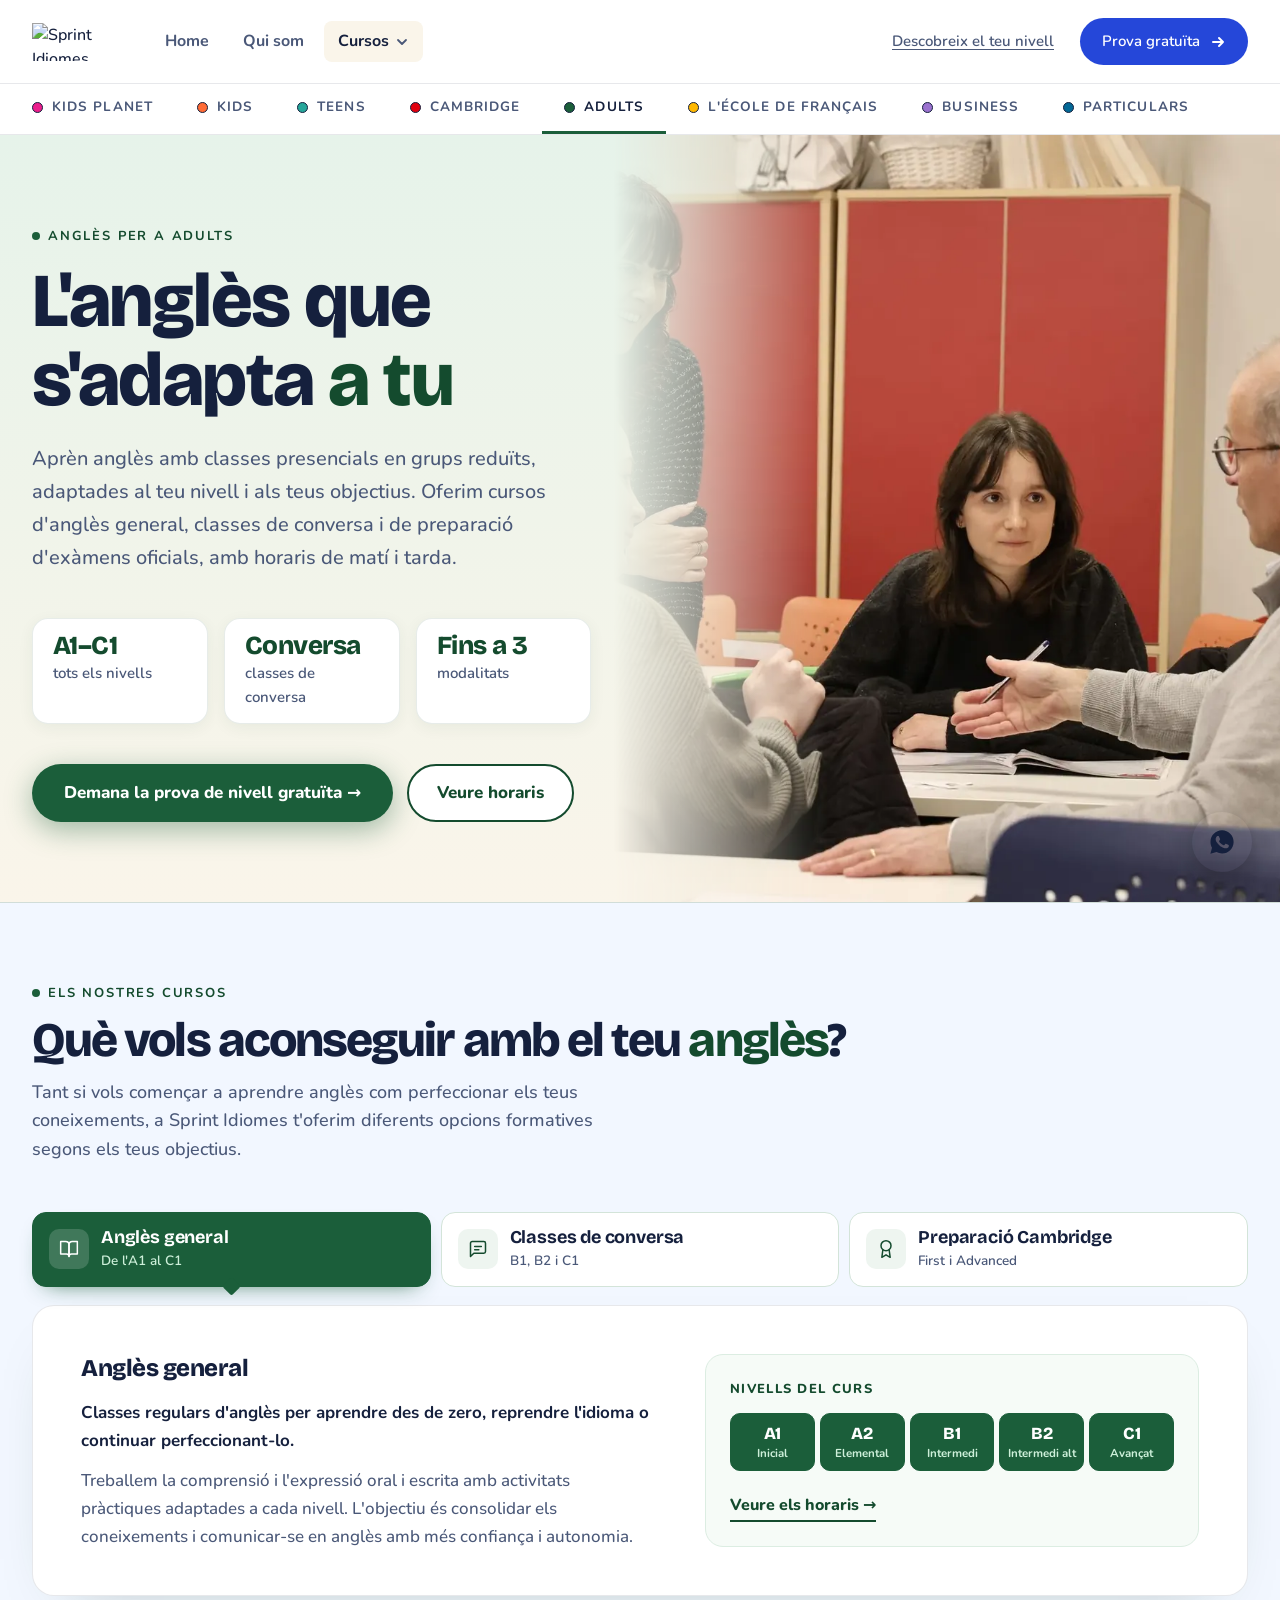
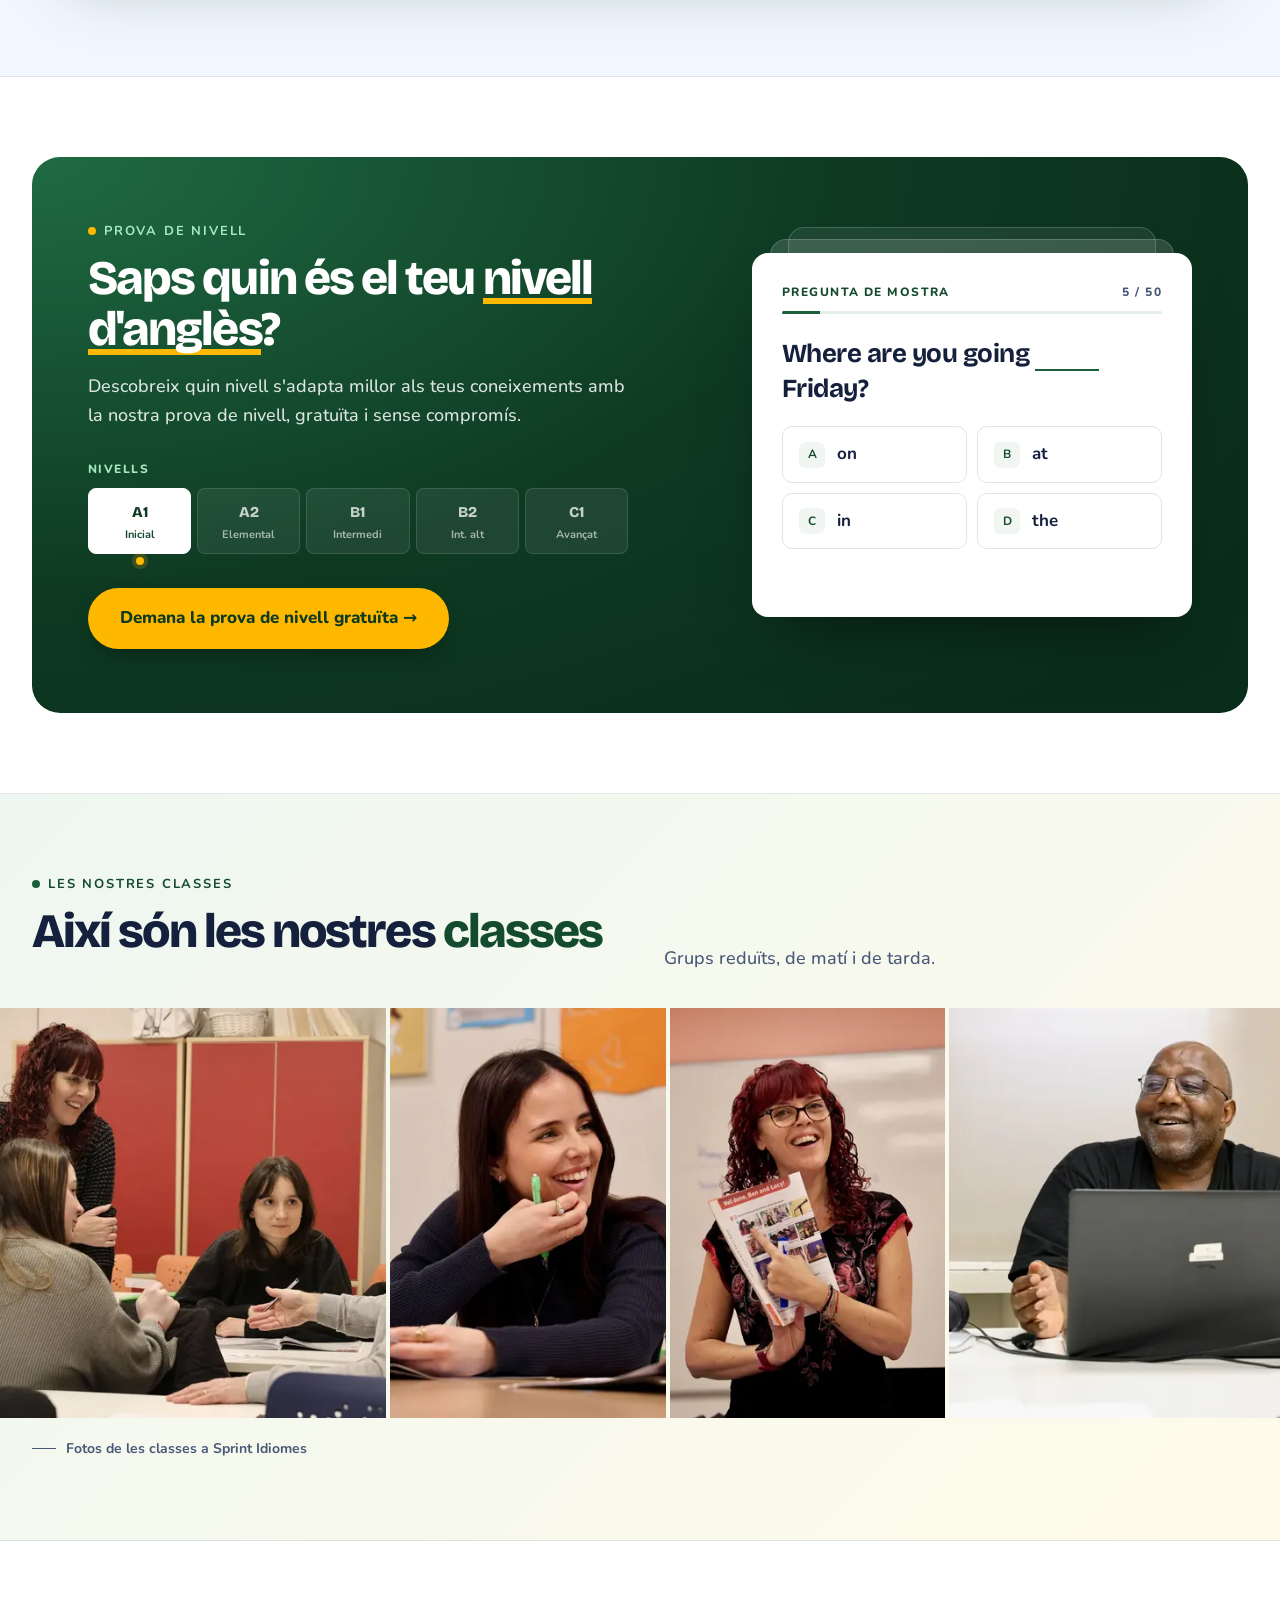
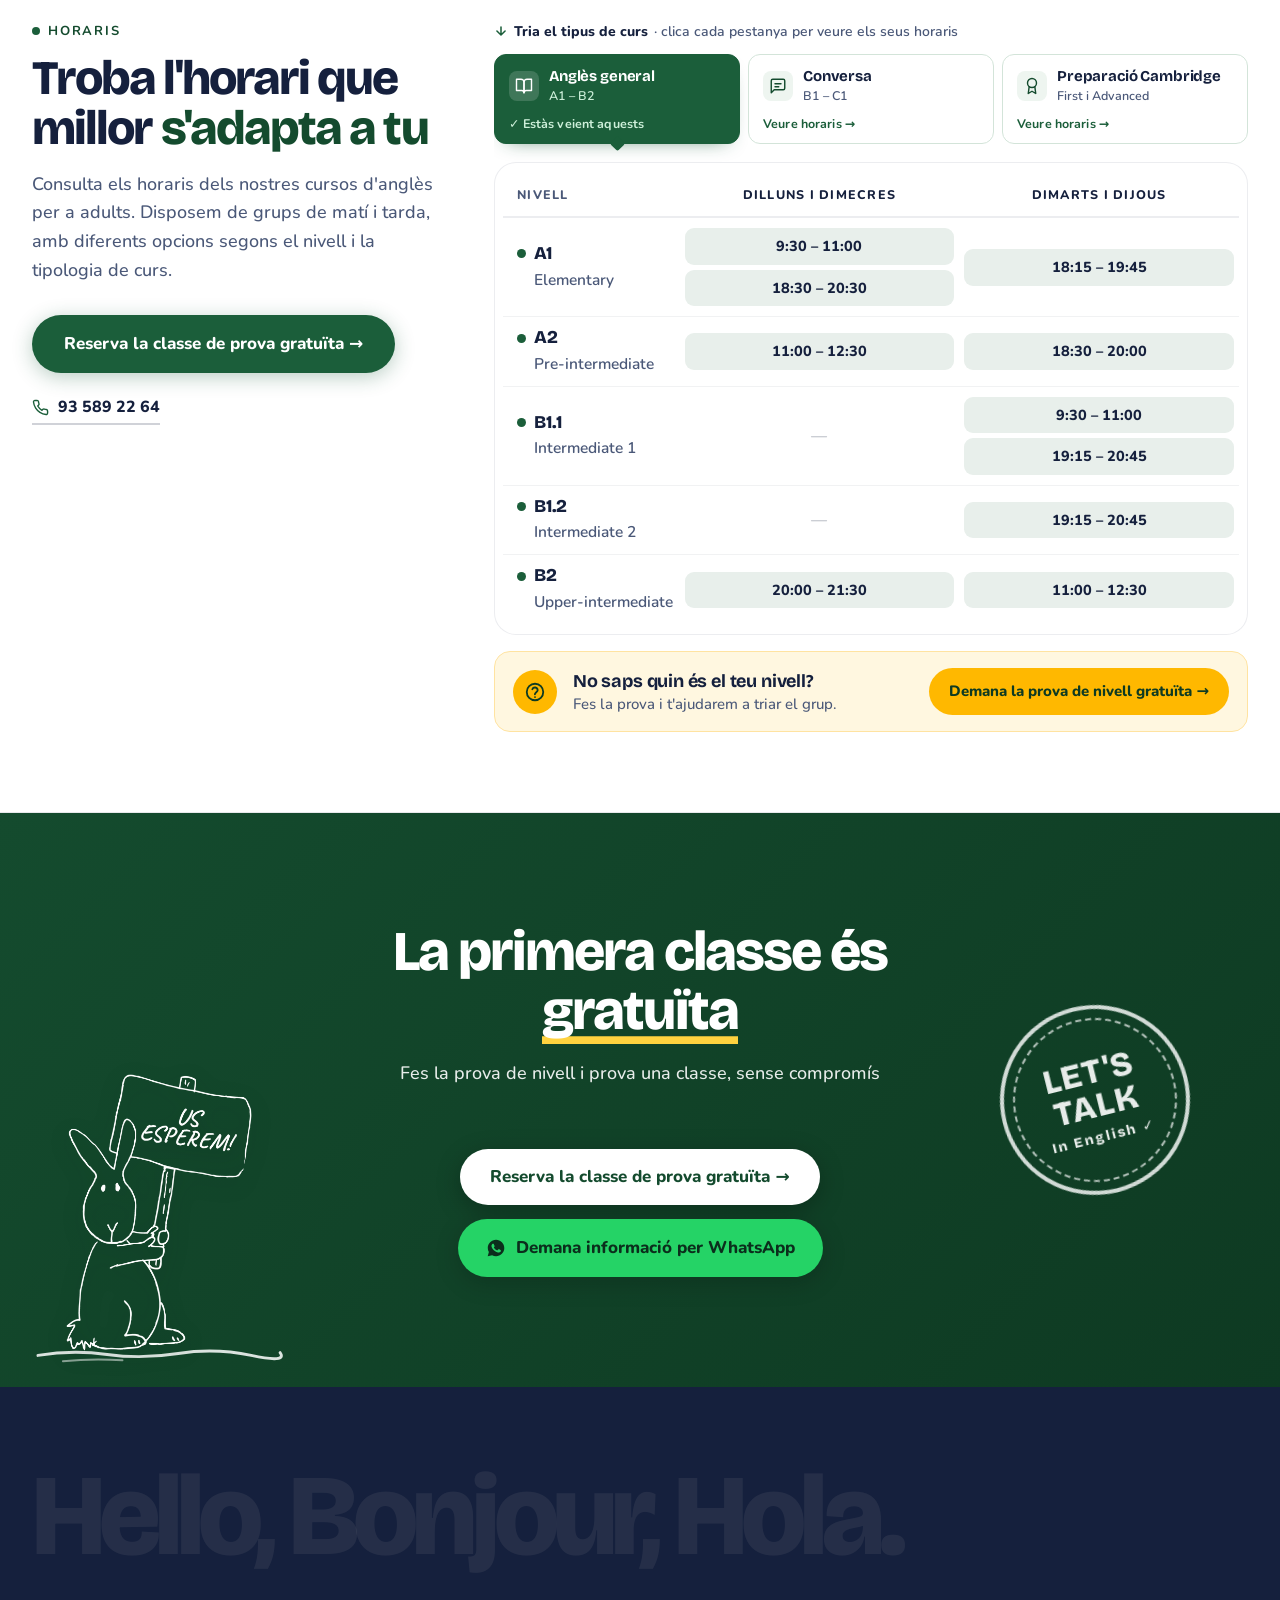
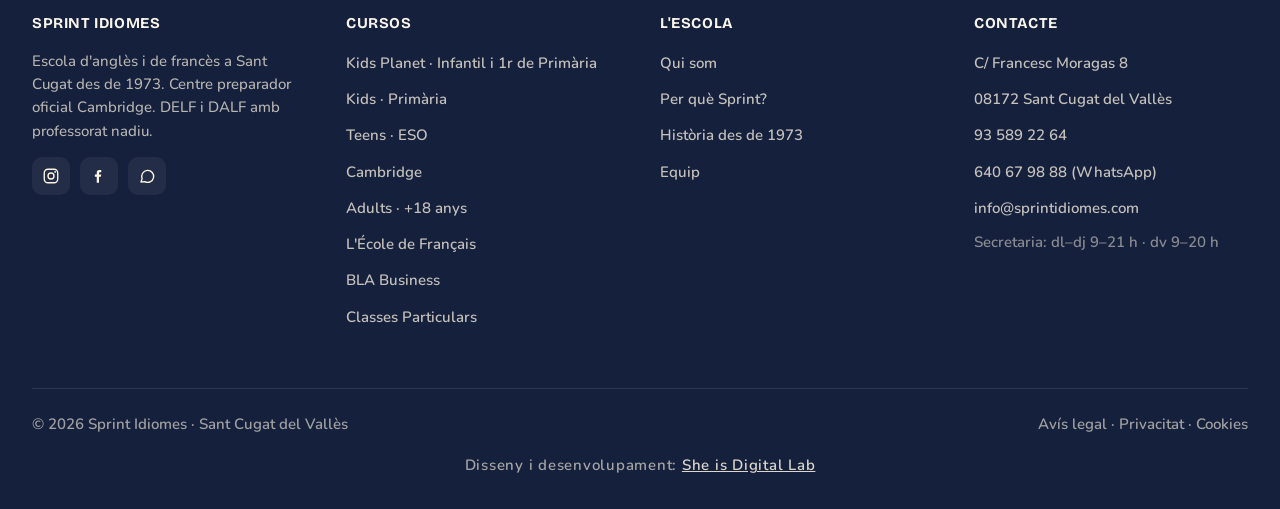
==== commit 53ec5c86: "Adults: botones unificados (prueba de nivel y clase de prueba), la prueba de nivel como botón princi" ====
--- a/adults.html
+++ b/adults.html
@@ -343,6 +343,8 @@
 @media(max-width:600px){.ct-tabs{gap:6px;margin-top:28px}.ct-tab{flex-direction:column;align-items:center;text-align:center;gap:6px;padding:10px 4px}.ct-tt b{font-size:13.5px}.ct-tt small{font-size:11px}
   .ct-panel{padding:26px 18px 28px}.ct-box{border-radius:18px}.ct-side{padding:18px 14px}.ct-intro{font-size:17px}.ct-text p{font-size:16px}.ct-scale li small{font-size:10px}.ct-scale li b{font-size:15px}}
 @media(prefers-reduced-motion:reduce){.ct-panel.is-in .ct-text,.ct-panel.is-in .ct-side{animation:none}.ct-tab{transition:none}}
+/* Horaris en mòbil i tauleta: primer la taula, després el botó i el telèfon */
+@media(max-width:1100px){#horaris .hs-wrap{display:flex;flex-direction:column;gap:0}#horaris .hs-side{display:contents}#horaris .hs-main{order:2;margin-top:28px}#horaris .hs-ctas{order:3;margin-top:32px}}
 /* Horaris: pestanyes en targeta, que conviden a clicar */
 .hs-pick{display:flex;flex-wrap:wrap;align-items:center;gap:6px;font-weight:800;font-size:14px;color:var(--ink);margin:0 0 12px}
 .hs-pick svg{color:var(--adults)}.hs-pick span{font-weight:600;color:var(--ink-soft)}
@@ -364,8 +366,6 @@
 .hs-tab.nudge{animation:hs-nudge 1.2s ease 1}
 @keyframes hs-nudge{0%,100%{transform:none}35%{transform:translateY(-3px)}}
 .hs-panel[hidden]{display:none}
-.hs-panel .hs-note{margin-top:12px}
-.hs-more{margin-top:14px;padding-top:12px;border-top:1px solid rgba(21,32,61,.08);font-size:14px;font-weight:600;color:var(--ink-soft);text-align:center}
 .hs-more-b{font-weight:800;color:var(--adults-dark);min-height:32px;padding:0 2px}
 .hs-more-b:hover{color:var(--adults);text-decoration:underline;text-underline-offset:3px}
 @media(max-width:600px){.hs-tabs{gap:6px}.hs-tab{align-items:center;text-align:center;padding:10px 6px 9px}.hs-tab-row{flex-direction:column;gap:6px}
@@ -395,7 +395,7 @@
 @media(prefers-reduced-motion:reduce){.af-f img{transition:none}.af-f:hover img{transform:none}}
 
 /* Prova de nivell (Adults): sòbria, amb escala MCER, fulls apilats i un toc de groc */
-.pv-section.section{padding-top:0;background:#fff}
+.pv-section.section{background:#fff}
 .pv-box{max-width:1480px;margin:0 auto;position:relative;overflow:hidden;background:radial-gradient(120% 140% at 0% 0%,#1F6B43 0%,#0E3A22 55%,#0A2C1A 100%);border-radius:28px;padding:80px 88px;display:grid;grid-template-columns:1fr 500px;gap:80px;align-items:center;color:#fff}
 .pv-box>*{position:relative}
 .pv-lab{color:#A6E8C0!important;margin-bottom:12px}.pv-lab .section-label-dot{background:#FFB800!important}
@@ -433,11 +433,17 @@
 @media(max-width:1280px){.pv-box{grid-template-columns:1fr 440px;gap:56px;padding:64px 56px}}
 @media(max-width:1000px){.pv-box{grid-template-columns:1fr;gap:56px;padding:48px 32px}.pv-stack{max-width:520px}}
 @media(max-width:600px){.pv-box{padding:36px 20px 40px;border-radius:22px}.pv-lead{font-size:16px}.pv-scale li{font-size:14px;padding:10px 0 8px}.pv-scale li small{display:none}.pv-btn{width:100%;justify-content:center;text-align:center}.pv-opts{grid-template-columns:1fr}.pv-q{padding:22px}.pv-qt{font-size:22px}}
+@media(max-width:600px){.pv-box{gap:32px}.pv-stack::before,.pv-stack::after{display:none}.pv-q{padding:18px;box-shadow:0 18px 40px -24px rgba(0,0,0,.6)}.pv-q-top{margin-bottom:8px}.pv-bar{margin-bottom:14px}.pv-qt{font-size:20px;margin-bottom:14px}.pv-opts{grid-template-columns:1fr 1fr;gap:8px}.pv-opt{padding:11px 12px;font-size:16px}.pv-fb{min-height:0;margin-top:10px}.pv-fb:empty{display:none}.pv-scale{margin:22px 0 26px}}
 @media(prefers-reduced-motion:reduce){.pv-scale li,.pv-bar i,.pv-btn{transition:none}}
 
-.hs-lvl{margin-top:10px;text-align:center;font-size:14.5px;font-weight:700;color:var(--ink-soft)}
-.hs-lvl a{color:var(--adults-dark);font-weight:800;text-decoration:underline;text-underline-offset:3px}
-.hs-lvl a:hover{color:var(--adults)}
+.hs-lvl{display:flex;align-items:center;gap:16px;margin-top:16px;padding:16px 18px;border-radius:16px;background:#FFF7E0;border:1px solid #FFE3A1}
+.hs-lvl-ic{width:44px;height:44px;flex:none;border-radius:50%;background:#FFB800;color:#0E3A22;display:grid;place-items:center}
+.hs-lvl p{flex:1;margin:0;font-size:15px;color:var(--ink-soft);line-height:1.4}.hs-lvl p b{display:block;font-family:var(--font-display);font-size:18px;color:var(--ink);letter-spacing:-0.01em}
+.hs-lvl-btn{flex:none;display:inline-flex;align-items:center;background:#FFB800;color:#0E3A22;font-weight:800;font-size:15px;border-radius:50px;padding:12px 20px;transition:transform .2s,background .2s}
+.hs-lvl-btn:hover{background:#FFC633;transform:translateY(-1px)}
+.hs-lvl-btn:focus-visible{outline:3px solid var(--blue);outline-offset:3px}
+@media(max-width:700px){.hs-lvl{flex-wrap:wrap}.hs-lvl p{min-width:0;flex:1 1 200px}.hs-lvl-btn{width:100%;justify-content:center;text-align:center}}
+@media(prefers-reduced-motion:reduce){.hs-lvl-btn{transition:none}}
 </style>
 
   <!-- SEO: Open Graph -->
@@ -535,8 +541,8 @@
         <div class="hero-stat"><div class="hero-stat-num">Fins a 3</div><div class="hero-stat-label">modalitats</div></div>
       </div>
       <div class="hero-ctas">
-        <a href="#horaris" class="btn-adults">Veure horaris →</a>
-        <a href="#cursos" class="btn-adults-ol">Descobreix els cursos</a>
+        <a href="#prova" class="btn-adults">Demana la prova de nivell gratuïta →</a>
+        <a href="#horaris" class="btn-adults-ol">Veure horaris</a>
       </div>
     </div>
   </div>
@@ -589,7 +595,7 @@
       <div class="pv-scale" aria-hidden="true"><div class="pv-scale-t"><span>Nivells</span></div>
         <ol><li>A1<small>Inicial</small></li><li>A2<small>Elemental</small></li><li>B1<small>Intermedi</small></li><li>B2<small>Int. alt</small></li><li>C1<small>Avançat</small></li><span class="pv-dot" aria-hidden="true"></span></ol></div>
       <p class="sr-only">Prova de nivell gratuïta i sense compromís, de l'A1 al C1.</p>
-      <a href="https://wa.me/34640679888?text=Hola%21%20M%27agradaria%20fer%20la%20prova%20de%20nivell%20d%27angl%C3%A8s%20per%20a%20adults.%20Moltes%20gr%C3%A0cies%21" target="_blank" rel="noopener" class="pv-btn">Demana'ns la prova de nivell →</a>
+      <a href="https://wa.me/34640679888?text=Hola%21%20M%27agradaria%20fer%20la%20prova%20de%20nivell%20d%27angl%C3%A8s%20per%20a%20adults.%20Moltes%20gr%C3%A0cies%21" target="_blank" rel="noopener" class="pv-btn">Demana la prova de nivell gratuïta →</a>
     </div>
     <div class="pv-stack">
       <div class="pv-q" id="tpQuiz">
@@ -645,7 +651,7 @@
         <h2>Troba l'horari que millor <em style="color:var(--adults-dark);font-style:normal">s'adapta a tu</em></h2>
         <p class="section-lead">Consulta els horaris dels nostres cursos d'anglès per a adults. Disposem de grups de matí i tarda, amb diferents opcions segons el nivell i la tipologia de curs.</p>
         <div class="hs-ctas">
-          <a href="index.html#contacte" class="btn-adults">Reserva la teva classe de prova →</a>
+          <a href="index.html#contacte" class="btn-adults">Reserva la classe de prova gratuïta →</a>
           <a href="tel:+34935892264" class="hs-phone"><svg width="17" height="17" viewBox="0 0 24 24" fill="none" stroke="currentColor" stroke-width="2" stroke-linecap="round" stroke-linejoin="round" aria-hidden="true"><path d="M22 16.92v3a2 2 0 0 1-2.18 2 19.79 19.79 0 0 1-8.63-3.07 19.5 19.5 0 0 1-6-6 19.79 19.79 0 0 1-3.07-8.67A2 2 0 0 1 4.11 2h3a2 2 0 0 1 2 1.72c.13.96.36 1.9.7 2.81a2 2 0 0 1-.45 2.11L8.09 9.91a16 16 0 0 0 6 6l1.27-1.27a2 2 0 0 1 2.11-.45c.91.34 1.85.57 2.81.7A2 2 0 0 1 22 16.92z"/></svg>93 589 22 64</a>
         </div>
       </div>
@@ -669,9 +675,7 @@
             <tr data-days="dt dj"><td>B2 <small>Upper-intermediate</small></td><td>Dimarts i dijous</td><td>11:00–12:30</td></tr>
           </tbody>
         </table>
-        <p class="hs-note">Cada grup fa classe els dos dies indicats. Els horaris poden variar.</p>
-        <p class="hs-lvl">No saps quin és el teu nivell? <a href="#prova">Fes la prova de nivell gratuïta →</a></p>
-        <p class="hs-more">També hi ha horaris de: <button type="button" class="hs-more-b" data-go="2">Conversa →</button> · <button type="button" class="hs-more-b" data-go="3">Preparació Cambridge →</button></p>
+        <div class="hs-lvl"><span class="hs-lvl-ic" aria-hidden="true"><svg width="22" height="22" viewBox="0 0 24 24" fill="none" stroke="currentColor" stroke-width="2" stroke-linecap="round" stroke-linejoin="round"><circle cx="12" cy="12" r="9"/><path d="M9.1 9a3 3 0 0 1 5.8 1c0 2-3 2.5-3 4.5"/><path d="M12 17.5h.01"/></svg></span><p><b>No saps quin és el teu nivell?</b><span>Fes la prova i t'ajudarem a triar el grup.</span></p><a href="#prova" class="hs-lvl-btn">Demana la prova de nivell gratuïta →</a></div>
       </div>
         <div class="hs hs-panel" id="hs-p2" role="tabpanel" aria-labelledby="hs-t2" style="--hs-c:var(--adults)" data-grups hidden>
         <table class="hs-source">
@@ -686,9 +690,7 @@
             <tr data-days="dl"><td>Conversa C1</td><td>Dilluns</td><td>18:30–20:00</td></tr>
           </tbody>
         </table>
-        <p class="hs-note">Grups de màxim 7 persones. Els horaris poden variar.</p>
-        <p class="hs-lvl">No saps quin és el teu nivell? <a href="#prova">Fes la prova de nivell gratuïta →</a></p>
-        <p class="hs-more">També hi ha horaris de: <button type="button" class="hs-more-b" data-go="1">Anglès general →</button> · <button type="button" class="hs-more-b" data-go="3">Preparació Cambridge →</button></p>
+        <div class="hs-lvl"><span class="hs-lvl-ic" aria-hidden="true"><svg width="22" height="22" viewBox="0 0 24 24" fill="none" stroke="currentColor" stroke-width="2" stroke-linecap="round" stroke-linejoin="round"><circle cx="12" cy="12" r="9"/><path d="M9.1 9a3 3 0 0 1 5.8 1c0 2-3 2.5-3 4.5"/><path d="M12 17.5h.01"/></svg></span><p><b>No saps quin és el teu nivell?</b><span>Fes la prova i t'ajudarem a triar el grup.</span></p><a href="#prova" class="hs-lvl-btn">Demana la prova de nivell gratuïta →</a></div>
       </div>
         <div class="hs hs-panel" id="hs-p3" role="tabpanel" aria-labelledby="hs-t3" style="--hs-c:var(--adults)" data-grups hidden>
         <table class="hs-source">
@@ -700,9 +702,7 @@
             <tr data-days="dl dc"><td>Advanced <small>C1</small></td><td>Dilluns i dimecres</td><td>9:30–11:00</td></tr>
           </tbody>
         </table>
-        <p class="hs-note">Cada grup fa classe els dos dies indicats. Els horaris poden variar.</p>
-        <p class="hs-lvl">No saps quin és el teu nivell? <a href="#prova">Fes la prova de nivell gratuïta →</a></p>
-        <p class="hs-more">També hi ha horaris de: <button type="button" class="hs-more-b" data-go="1">Anglès general →</button> · <button type="button" class="hs-more-b" data-go="2">Conversa →</button></p>
+        <div class="hs-lvl"><span class="hs-lvl-ic" aria-hidden="true"><svg width="22" height="22" viewBox="0 0 24 24" fill="none" stroke="currentColor" stroke-width="2" stroke-linecap="round" stroke-linejoin="round"><circle cx="12" cy="12" r="9"/><path d="M9.1 9a3 3 0 0 1 5.8 1c0 2-3 2.5-3 4.5"/><path d="M12 17.5h.01"/></svg></span><p><b>No saps quin és el teu nivell?</b><span>Fes la prova i t'ajudarem a triar el grup.</span></p><a href="#prova" class="hs-lvl-btn">Demana la prova de nivell gratuïta →</a></div>
       </div>
       </div>
     </div>
@@ -725,7 +725,7 @@
     <h2 class="cb-in" style="--i:0">La primera classe és <span class="cta-hl">gratuïta</span></h2>
     <p class="cb-in" style="--i:1">Fes la prova de nivell i prova una classe, sense compromís</p>
     <div class="cta-band-btns cb-in" style="--i:2">
-      <a href="index.html#contacte" class="btn-white">Prova una classe gratuïta →</a>
+      <a href="index.html#contacte" class="btn-white">Reserva la classe de prova gratuïta →</a>
       <a href="https://wa.me/34640679888?text=Hola%21%20M%27interessen%20les%20classes%20d%27angl%C3%A8s%20per%20a%20adults%20i%20m%27agradaria%20rebre%20m%C3%A9s%20informaci%C3%B3%20sobre%20els%20horaris%20i%20les%20places%20disponibles.%20Moltes%20gr%C3%A0cies%21" target="_blank" rel="noopener" class="btn-wa"><svg width="20" height="20" viewBox="0 0 24 24" fill="currentColor" aria-hidden="true"><path d="M12.04 2C6.58 2 2.13 6.45 2.13 11.91c0 1.75.46 3.45 1.32 4.95L2.05 22l5.25-1.38c1.45.79 3.08 1.21 4.74 1.21 5.46 0 9.91-4.45 9.91-9.91C21.95 6.45 17.5 2 12.04 2zm5.8 14.03c-.25.69-1.45 1.32-2 1.36-.51.05-1 .24-3.36-.7-2.84-1.12-4.63-4.03-4.77-4.22-.14-.19-1.14-1.52-1.14-2.9s.72-2.06.98-2.34c.25-.28.55-.35.74-.35l.53.01c.17.01.4-.06.62.48.24.56.8 1.94.87 2.08.07.14.12.3.02.49-.09.19-.14.3-.28.47-.14.16-.29.37-.42.49-.14.14-.28.29-.12.57.16.28.72 1.19 1.55 1.92 1.07.95 1.97 1.24 2.25 1.38.28.14.44.12.6-.07.16-.19.69-.81.88-1.09.18-.28.37-.23.62-.14.25.09 1.6.76 1.88.9.28.14.46.21.53.32.07.12.07.67-.18 1.36z"/></svg>Demana informació per WhatsApp</a>
     </div>
   </div>
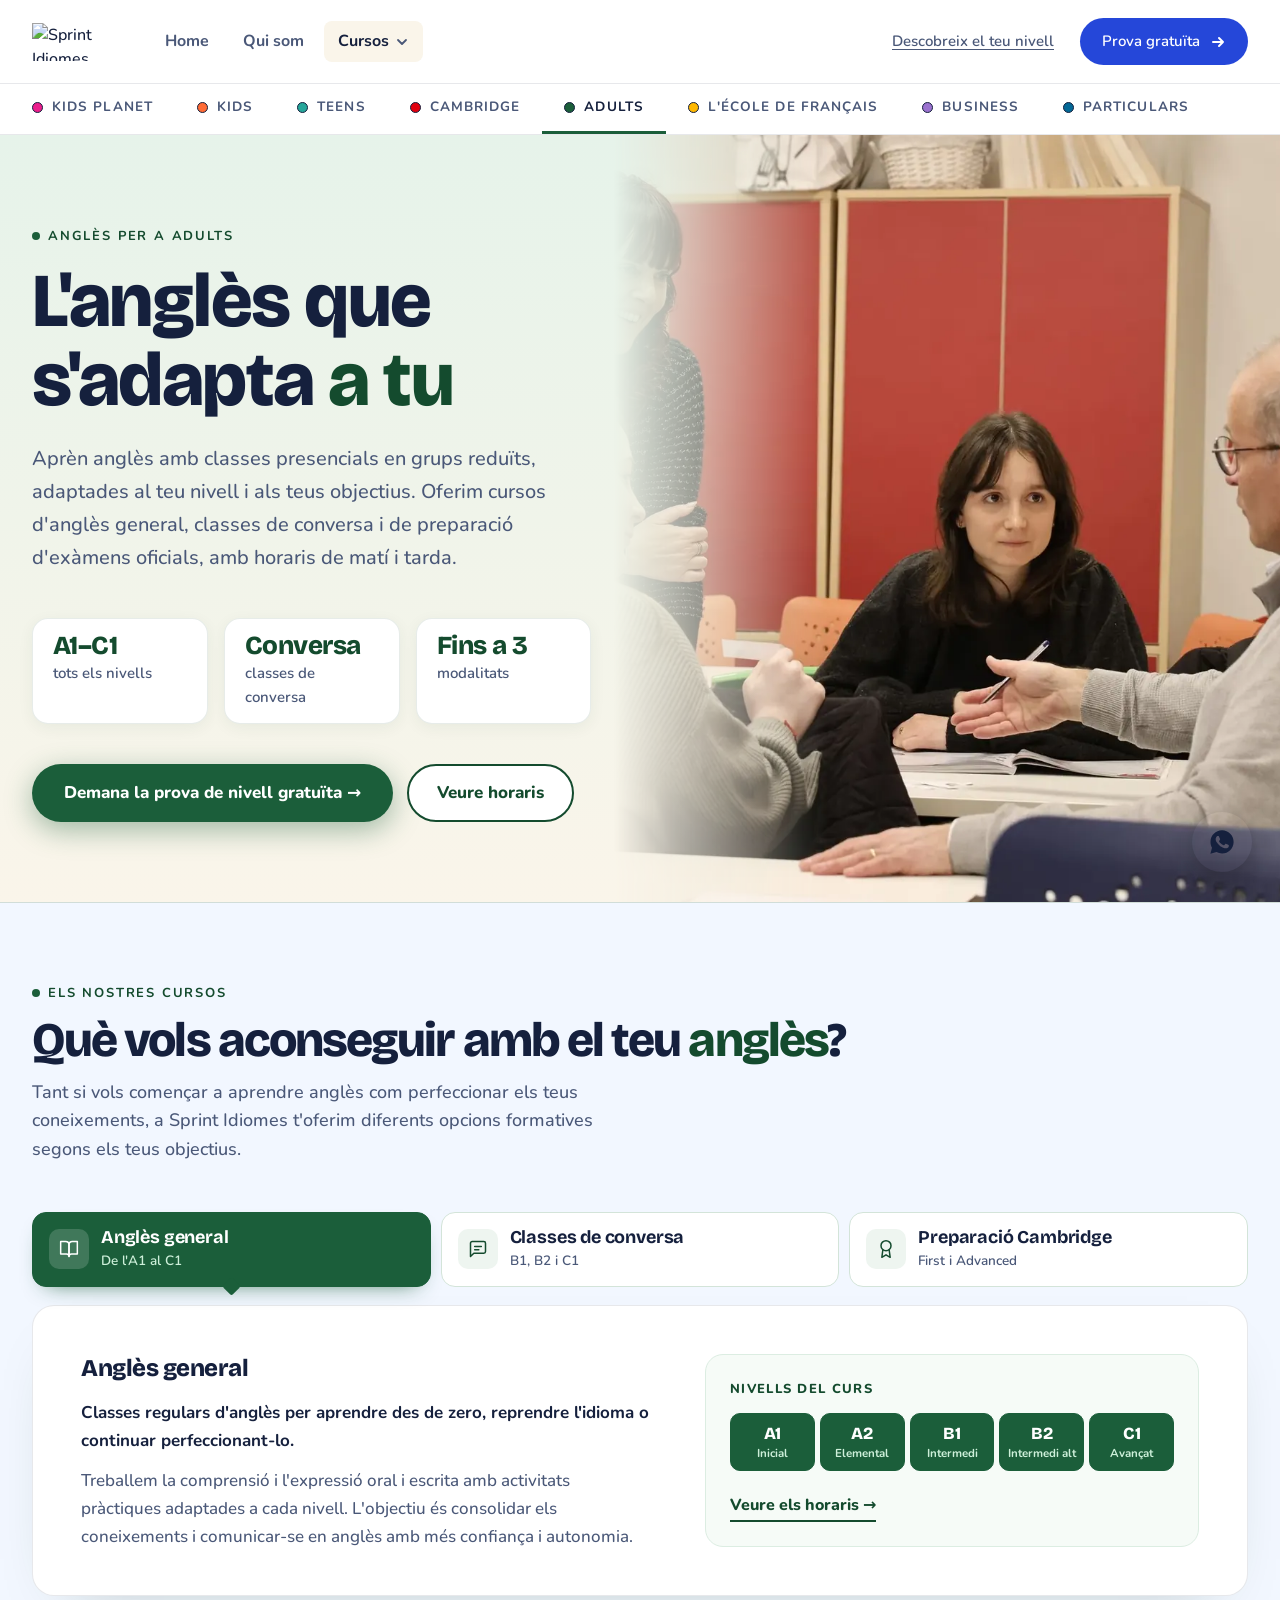
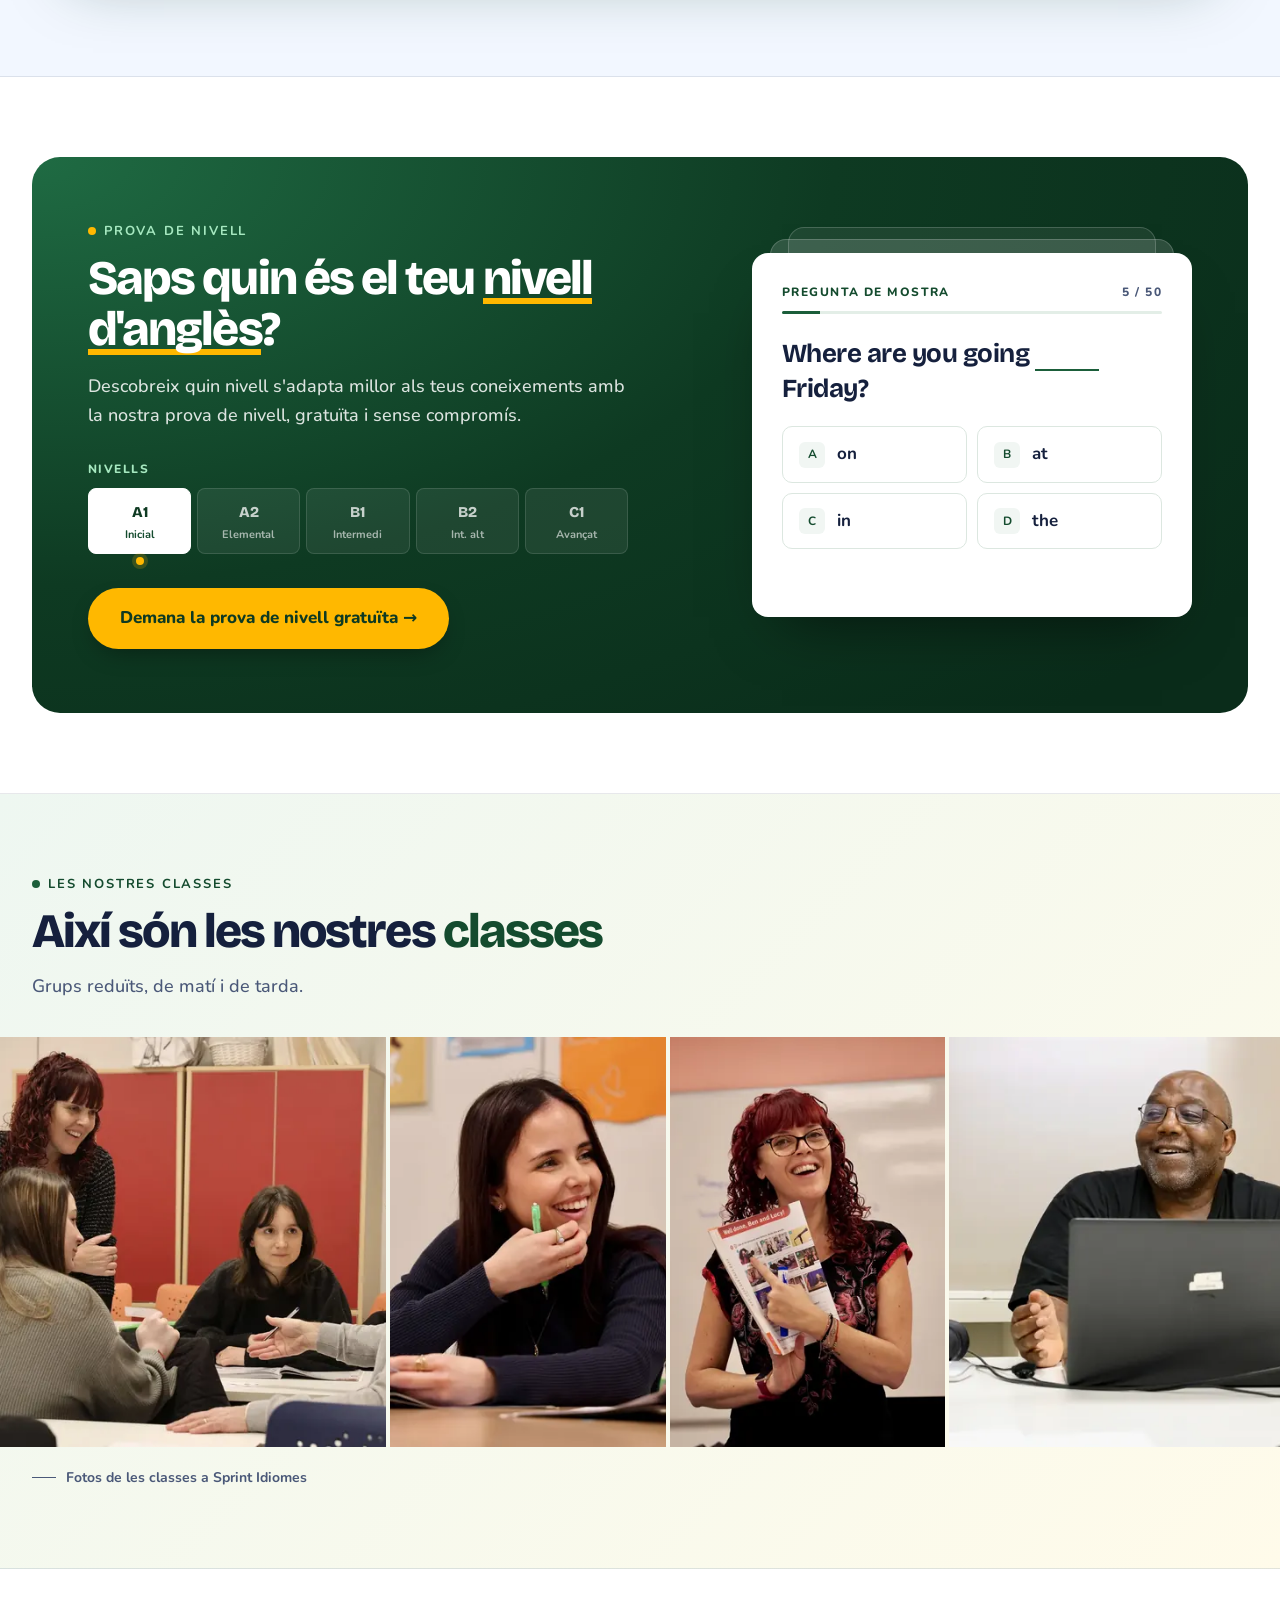
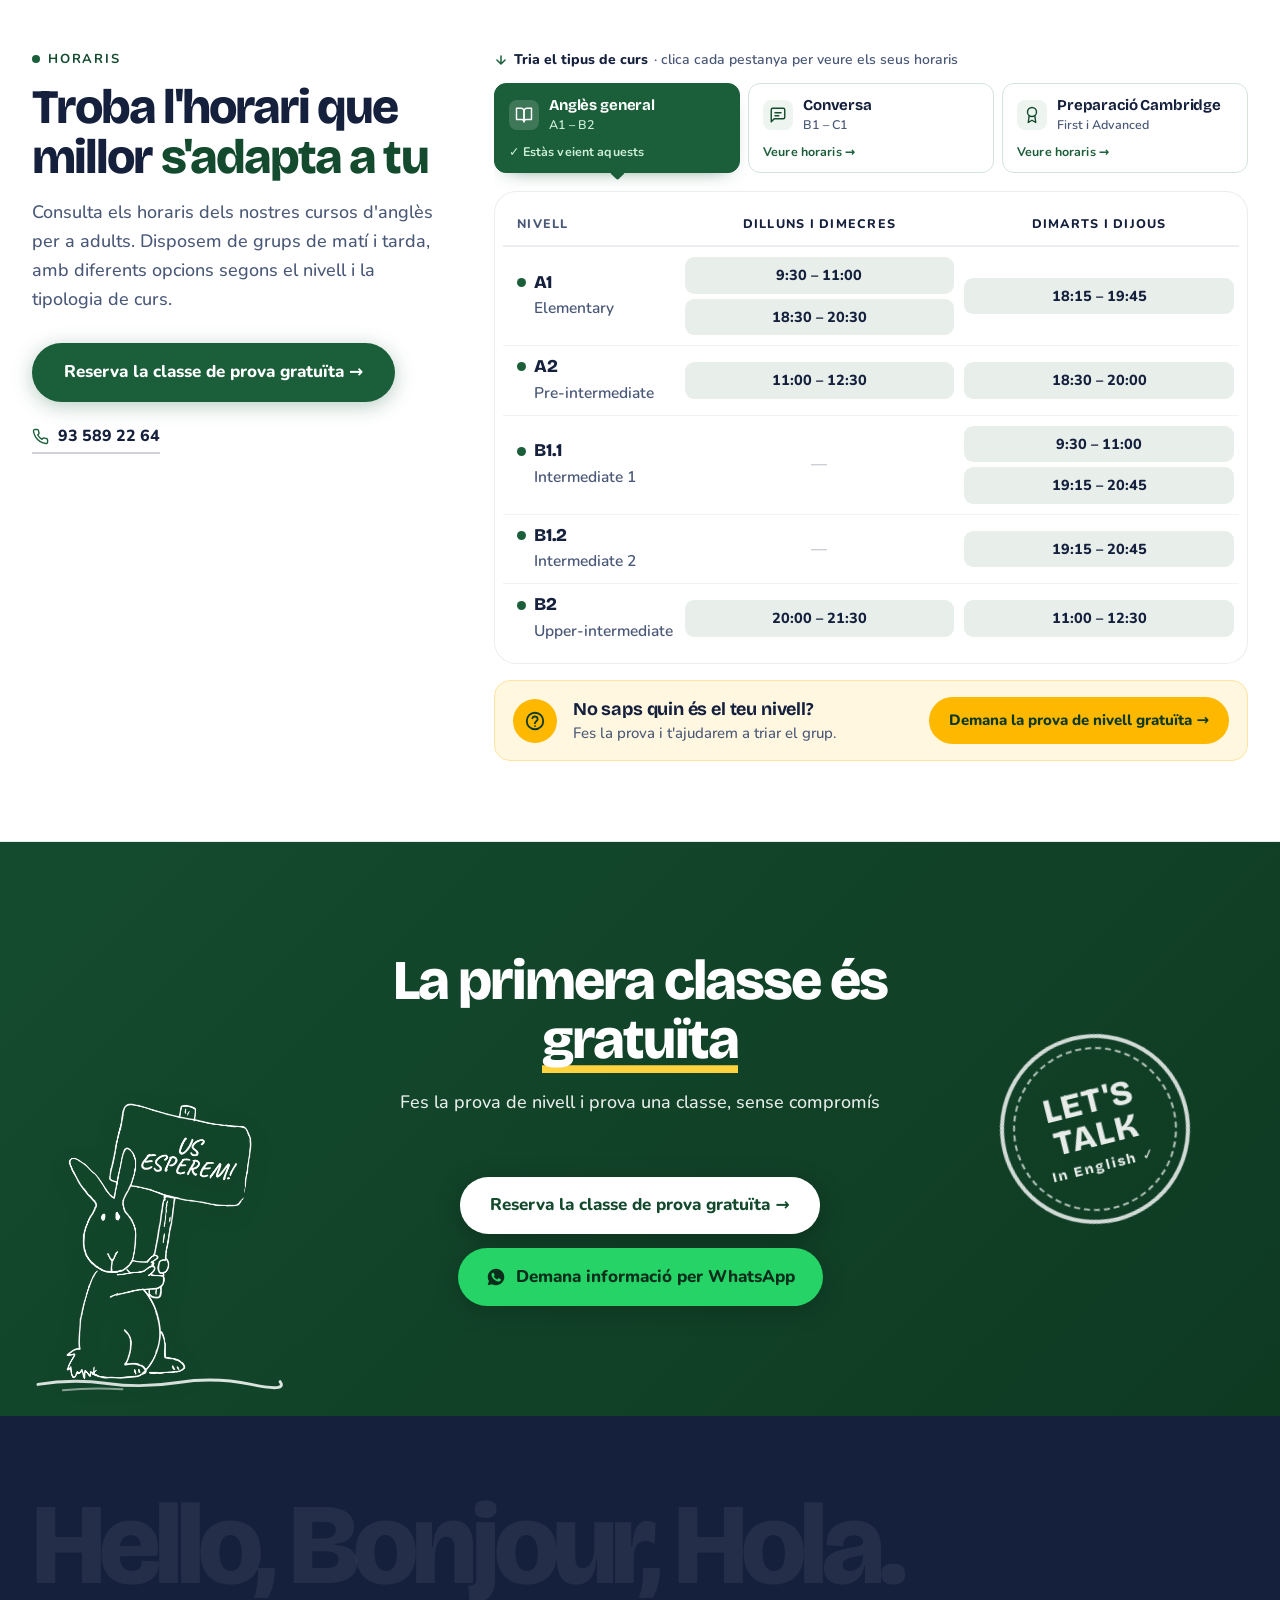
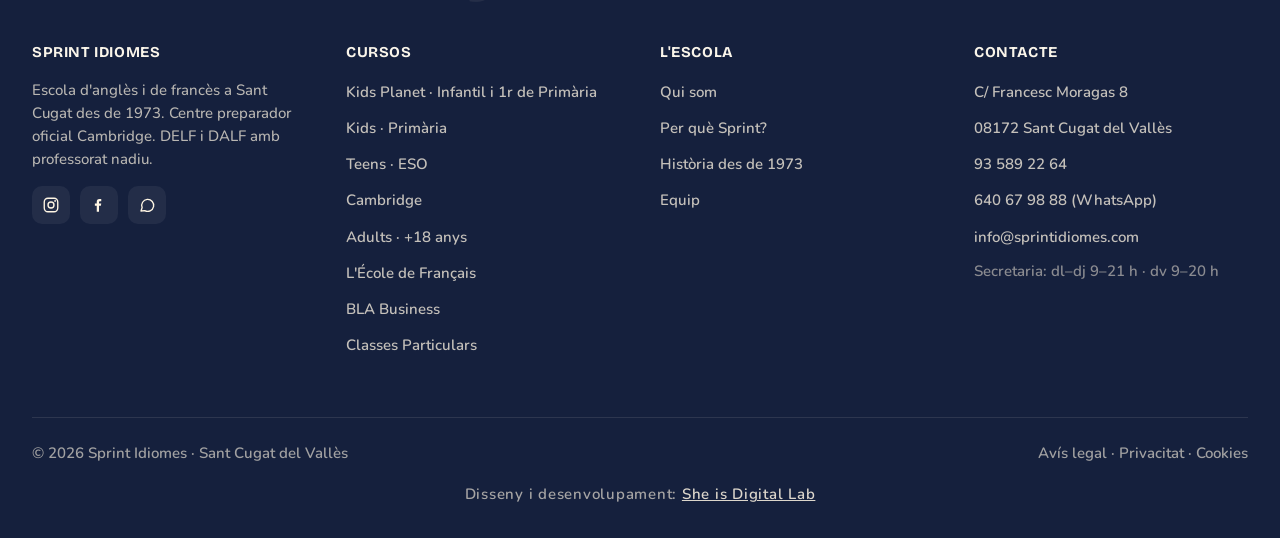
==== commit ce27771a: "Adults: título y subtítulo de la sección de fotos alineados uno debajo del otro" ====
--- a/adults.html
+++ b/adults.html
@@ -373,7 +373,7 @@
 @media(prefers-reduced-motion:reduce){.hs-tab.nudge{animation:none}.hs-tab{transition:none}}
 
 /* Les nostres classes: franja de fotos de cantó a cantó */
-.af-head{display:grid;grid-template-columns:1fr 1fr;gap:48px;align-items:end;margin-bottom:36px}
+.af-head{margin-bottom:36px}
 .af-head .section-lead{margin:0}
 .af-band{display:grid;grid-template-columns:1.4fr 1fr 1fr 1.2fr;gap:4px;height:clamp(280px,32vw,480px);margin:0 calc(50% - 50vw)}
 .af-f{position:relative;overflow:hidden;margin:0;background:#DCE9E1}
@@ -391,7 +391,7 @@
 .af-bar div{display:flex;gap:10px}
 .af-btn{width:48px;height:48px;border-radius:50%;background:#fff;color:var(--ink);display:grid;place-items:center}
 .af-btn:focus-visible{outline:3px solid #8FD9AE;outline-offset:3px}
-@media(max-width:900px){.af-head{grid-template-columns:1fr;gap:12px;margin-bottom:28px}.af-band{grid-template-columns:1fr 1fr;height:auto}.af-f{aspect-ratio:1}}
+@media(max-width:900px){.af-head{margin-bottom:28px}.af-band{grid-template-columns:1fr 1fr;height:auto}.af-f{aspect-ratio:1}}
 @media(prefers-reduced-motion:reduce){.af-f img{transition:none}.af-f:hover img{transform:none}}
 
 /* Prova de nivell (Adults): sòbria, amb escala MCER, fulls apilats i un toc de groc */
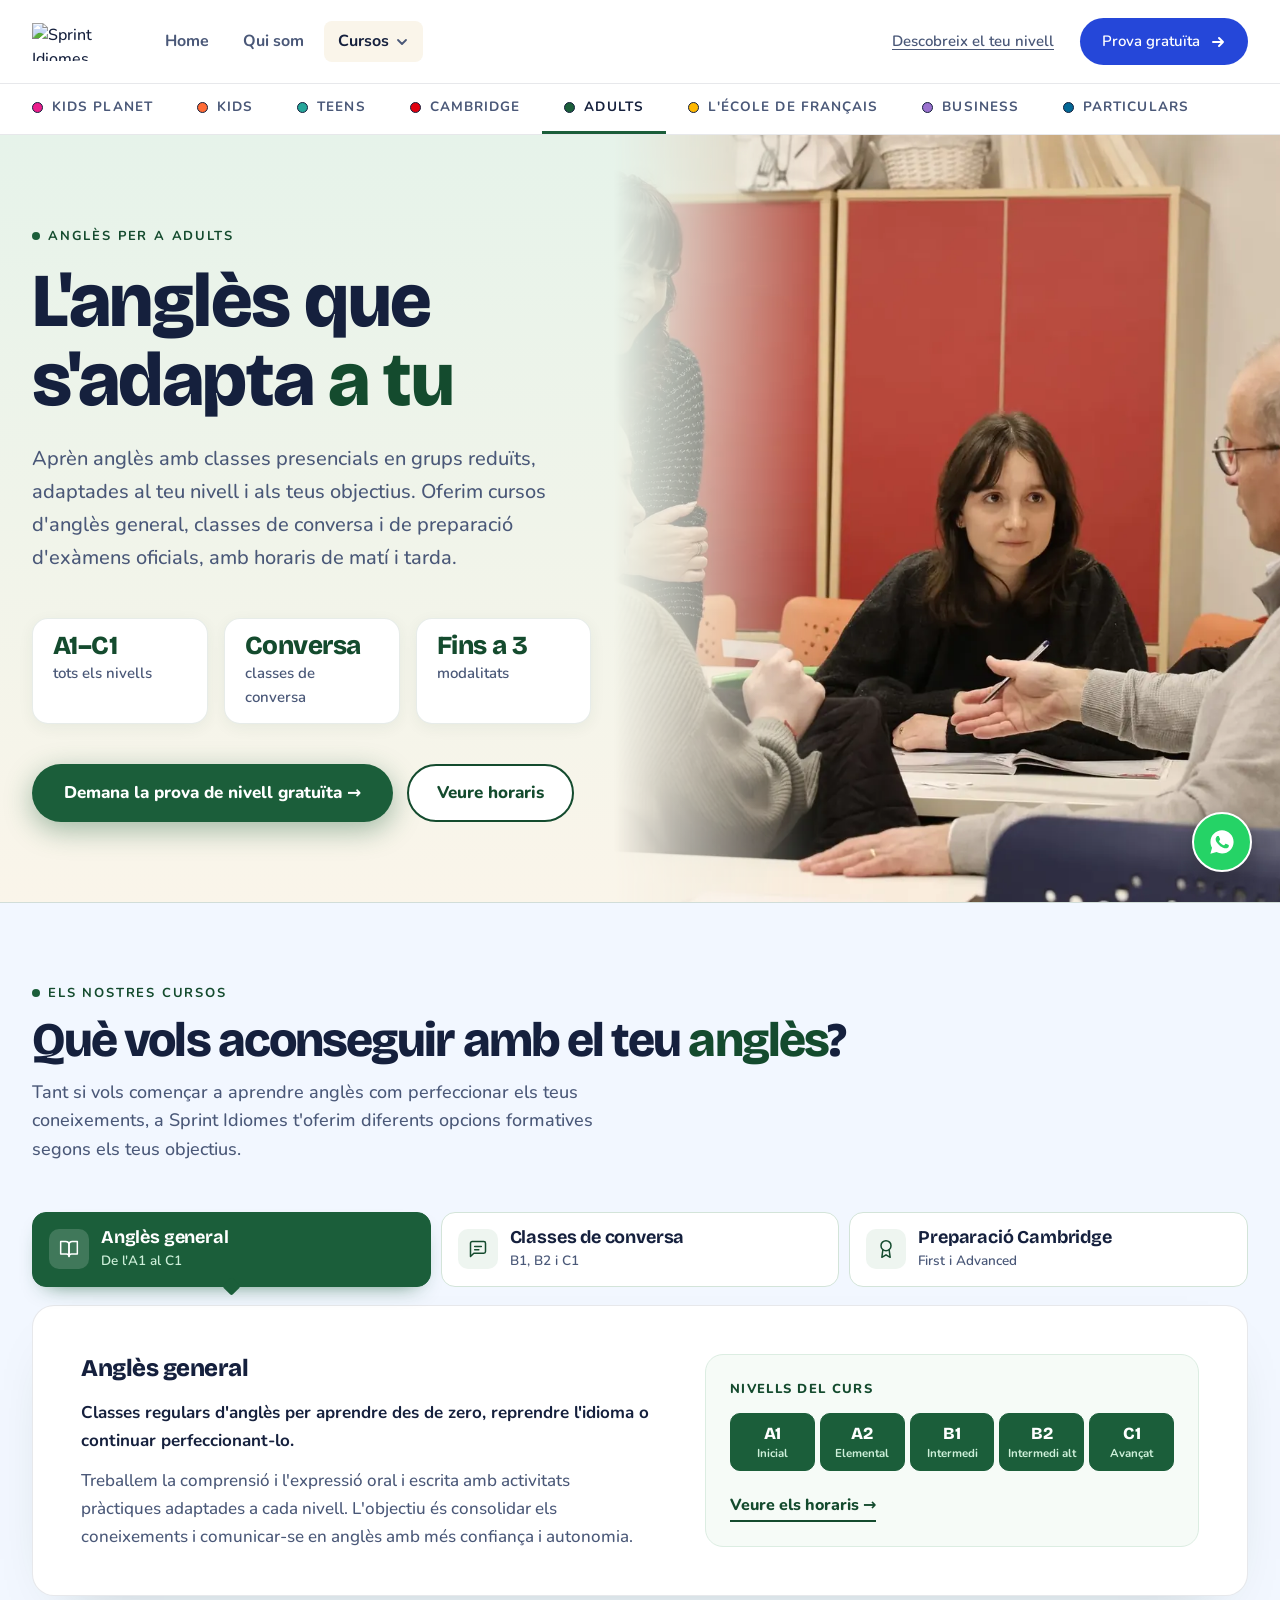
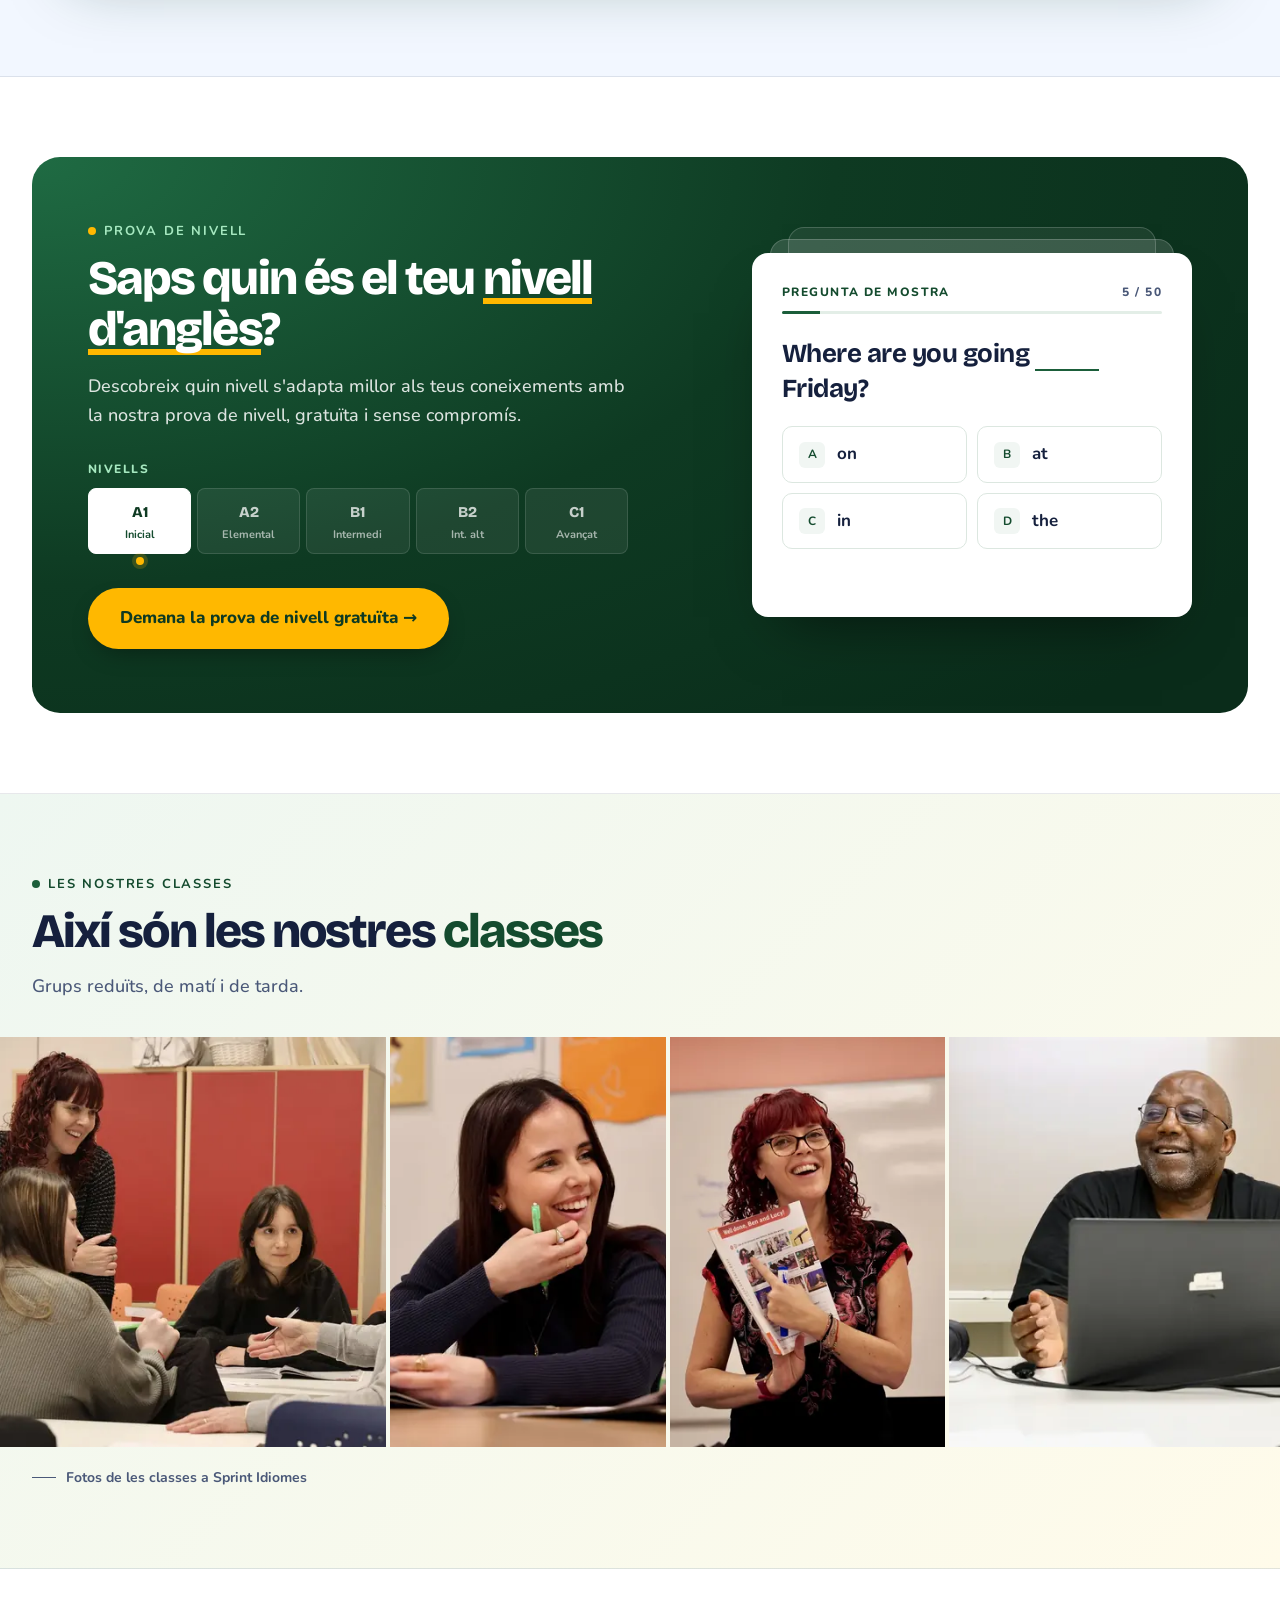
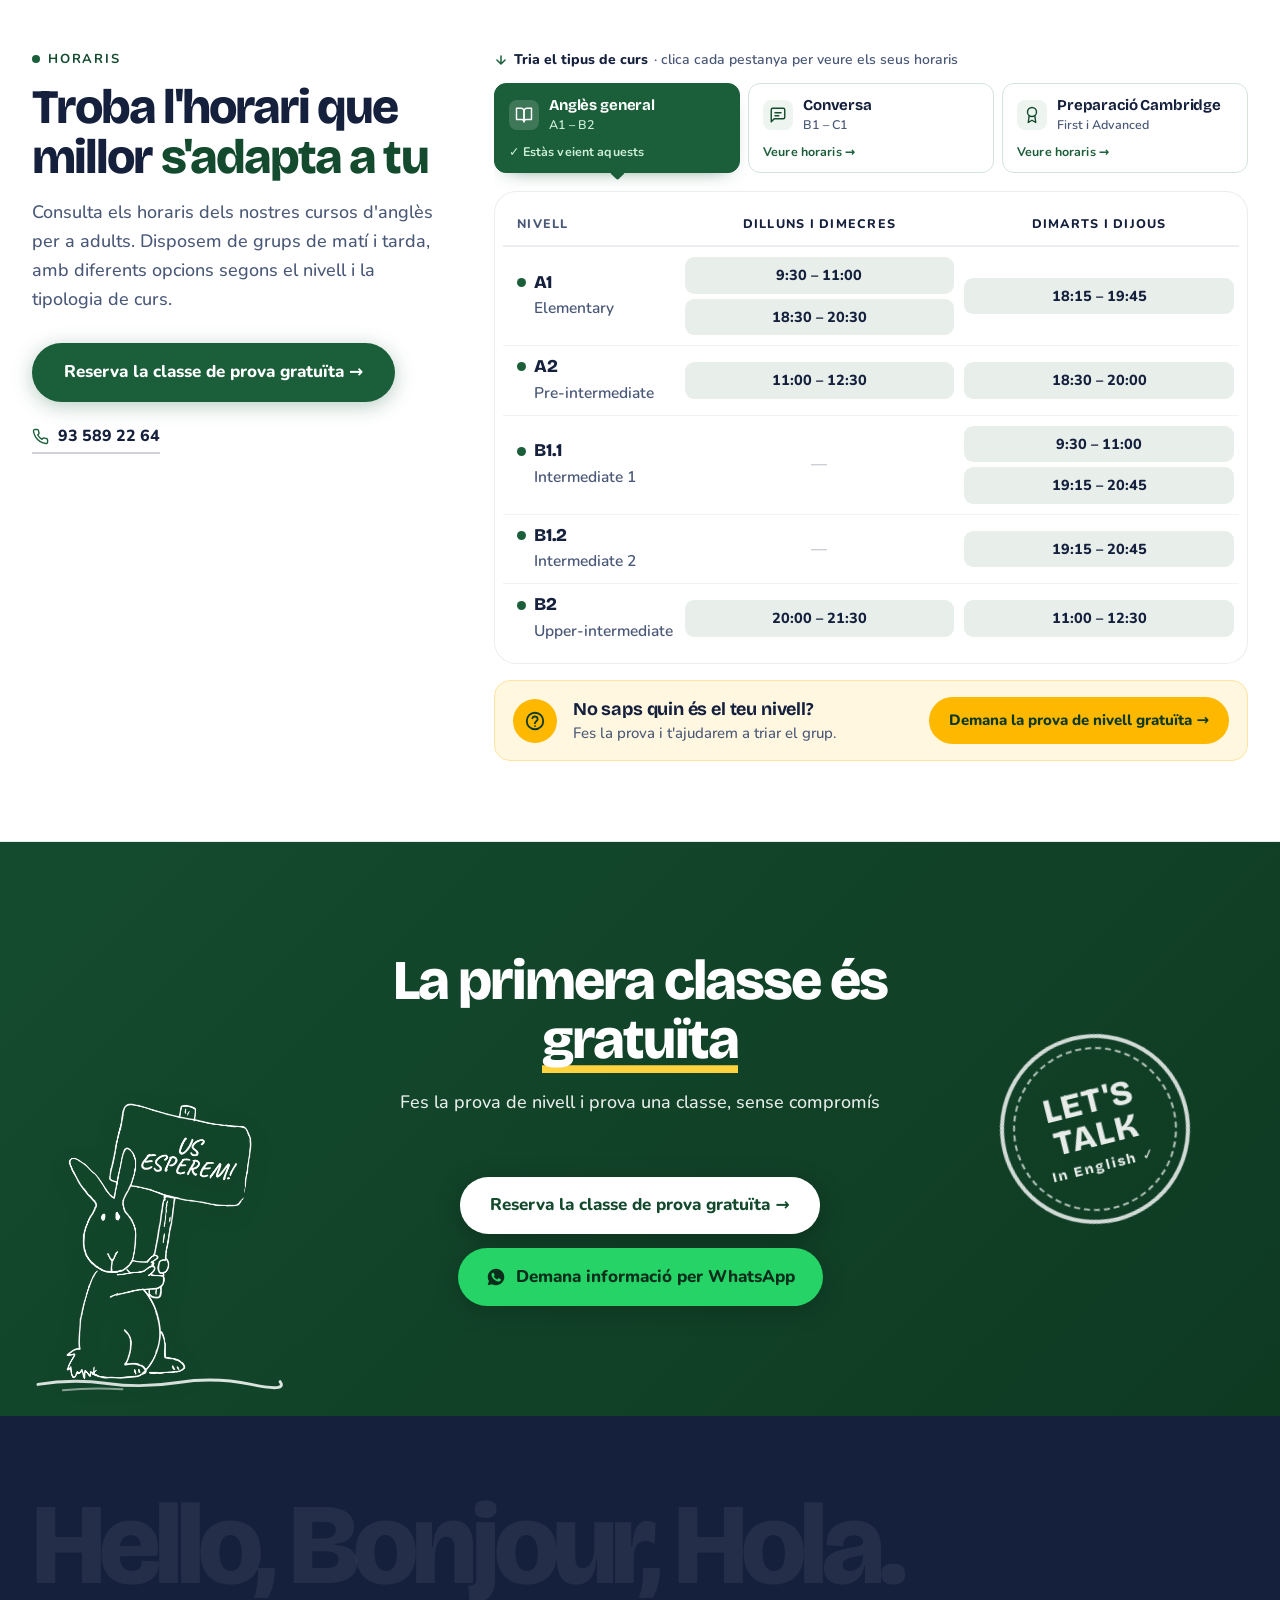
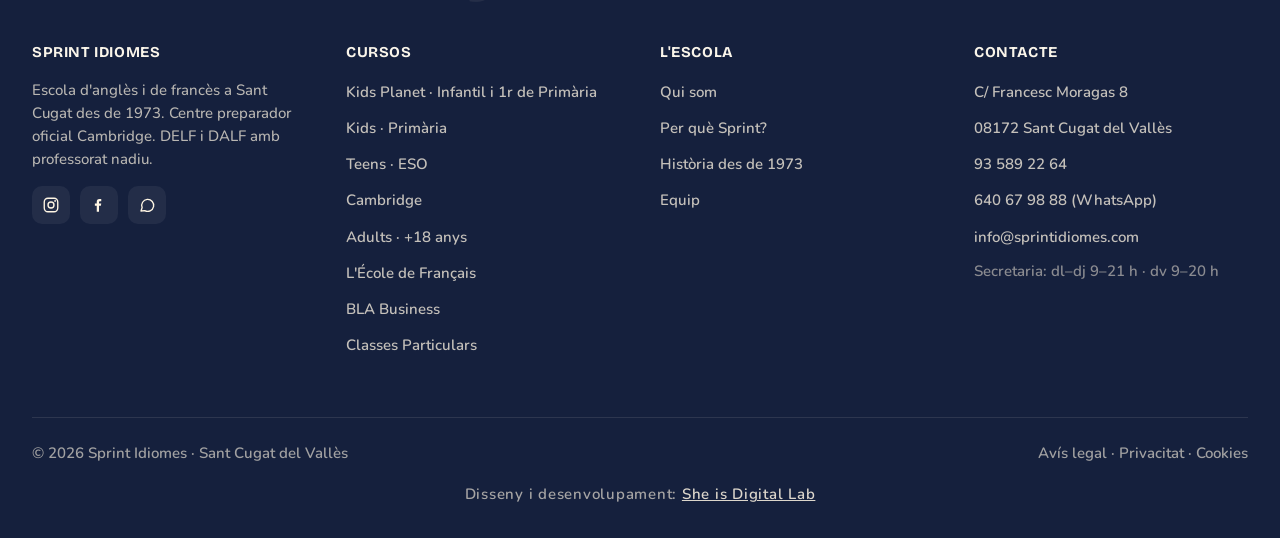
==== commit 630ca726: "Botón flotante de WhatsApp: vuelve el fondo verde con icono blanco y borde blanco en Adults, Cambrid" ====
--- a/adults.html
+++ b/adults.html
@@ -444,6 +444,12 @@
 .hs-lvl-btn:focus-visible{outline:3px solid var(--blue);outline-offset:3px}
 @media(max-width:700px){.hs-lvl{flex-wrap:wrap}.hs-lvl p{min-width:0;flex:1 1 200px}.hs-lvl-btn{width:100%;justify-content:center;text-align:center}}
 @media(prefers-reduced-motion:reduce){.hs-lvl-btn{transition:none}}
+
+/* Botó flotant de WhatsApp: verd de WhatsApp amb icona blanca (es veu bé sobre fons clars i foscos) */
+.wa-float{background:#25D366;color:#fff;border:2px solid #fff}
+.wa-float:hover{background:#1EBE5A}
+.wa-float:focus-visible{outline:3px solid #2547D9;outline-offset:3px}
+@keyframes wa-float-pulse{0%{box-shadow:0 6px 24px rgba(0,0,0,.28),0 0 0 0 rgba(37,211,102,.65)}70%{box-shadow:0 6px 24px rgba(0,0,0,.28),0 0 0 16px rgba(37,211,102,0)}100%{box-shadow:0 6px 24px rgba(0,0,0,.28),0 0 0 0 rgba(37,211,102,0)}}
 </style>
 
   <!-- SEO: Open Graph -->
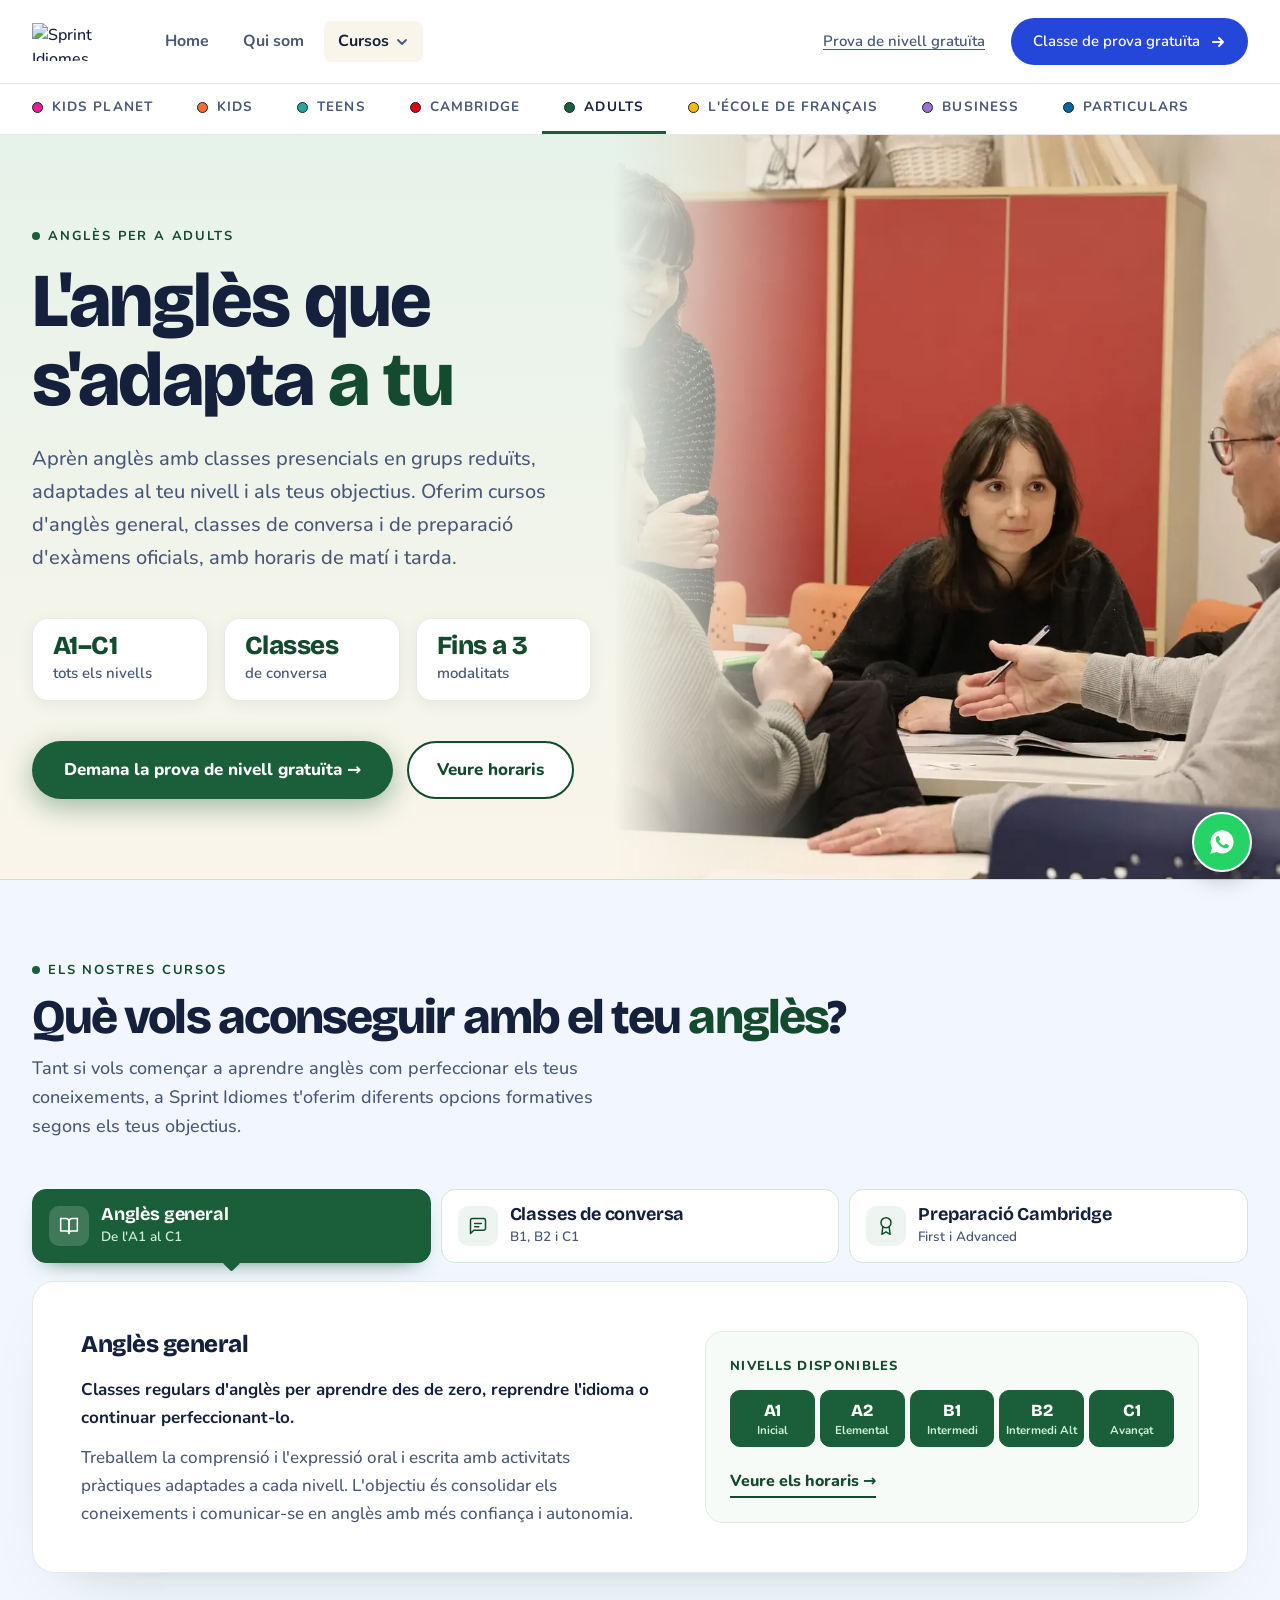
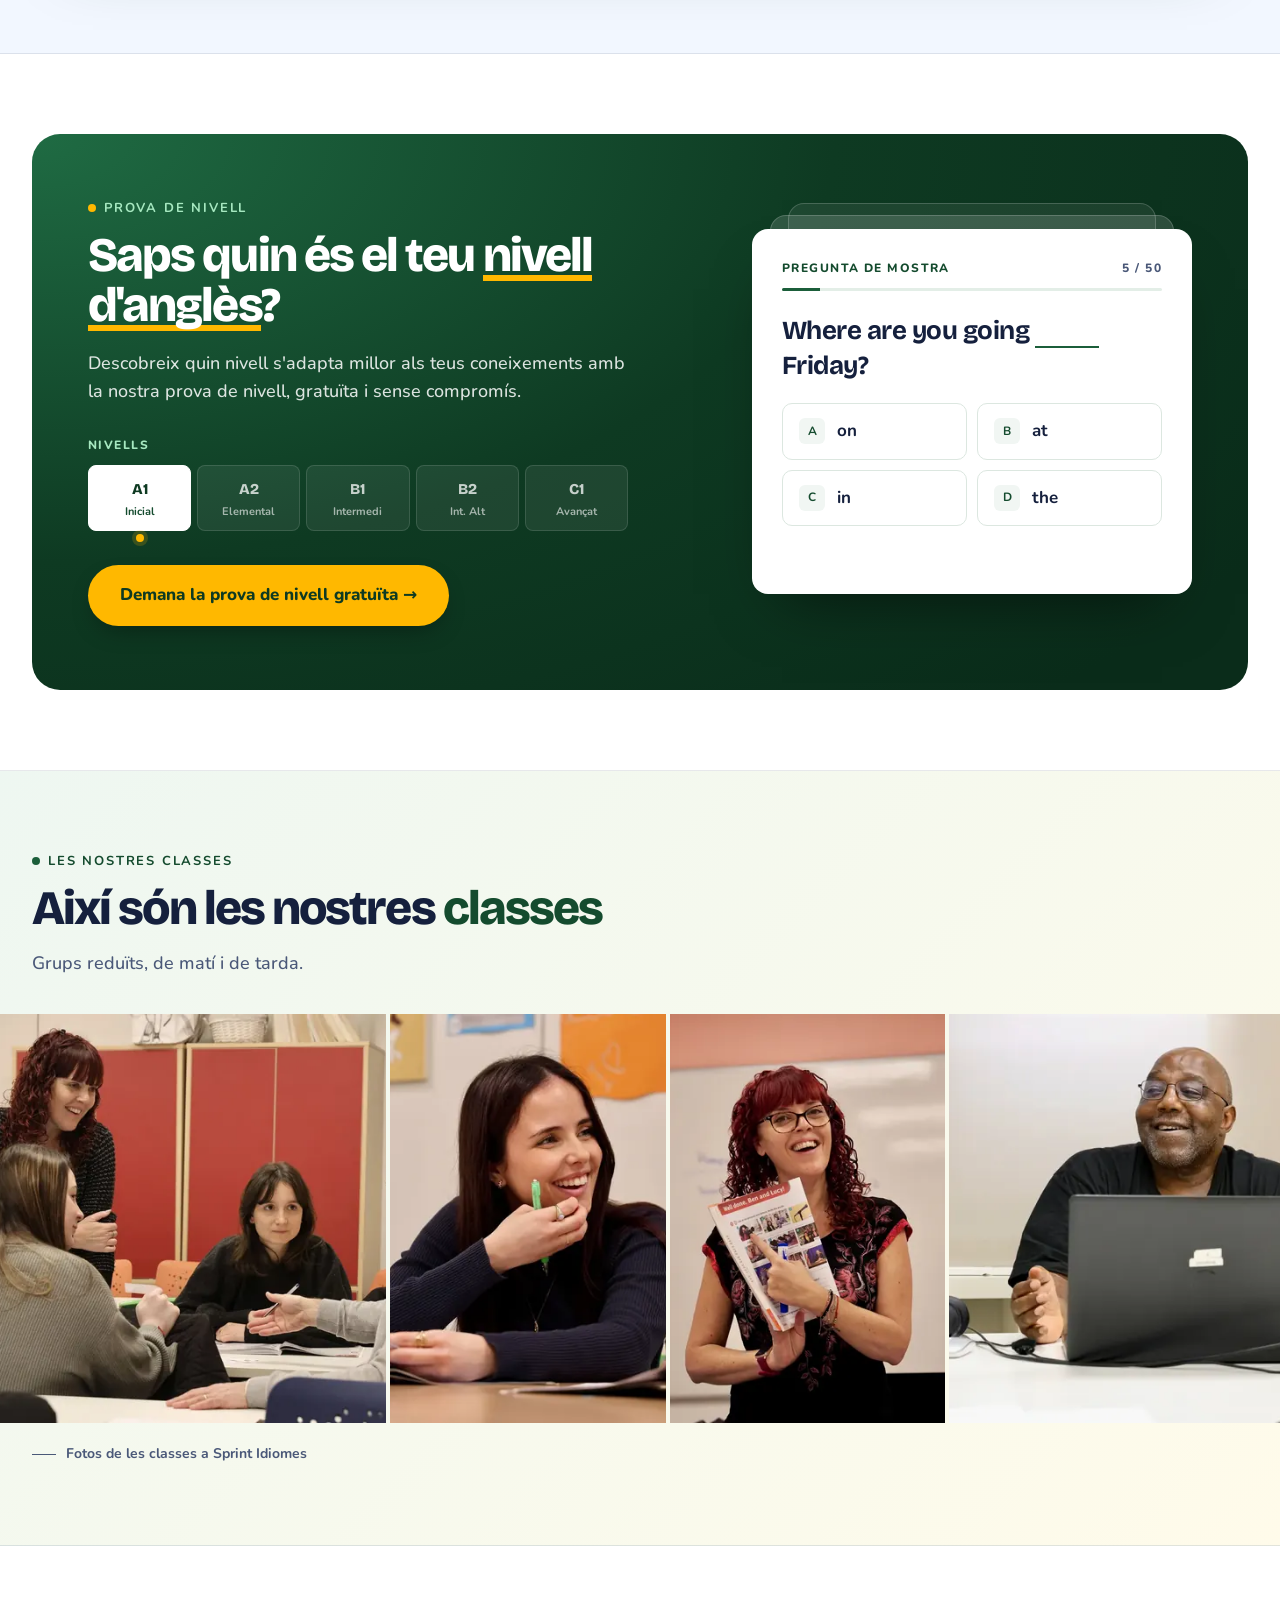
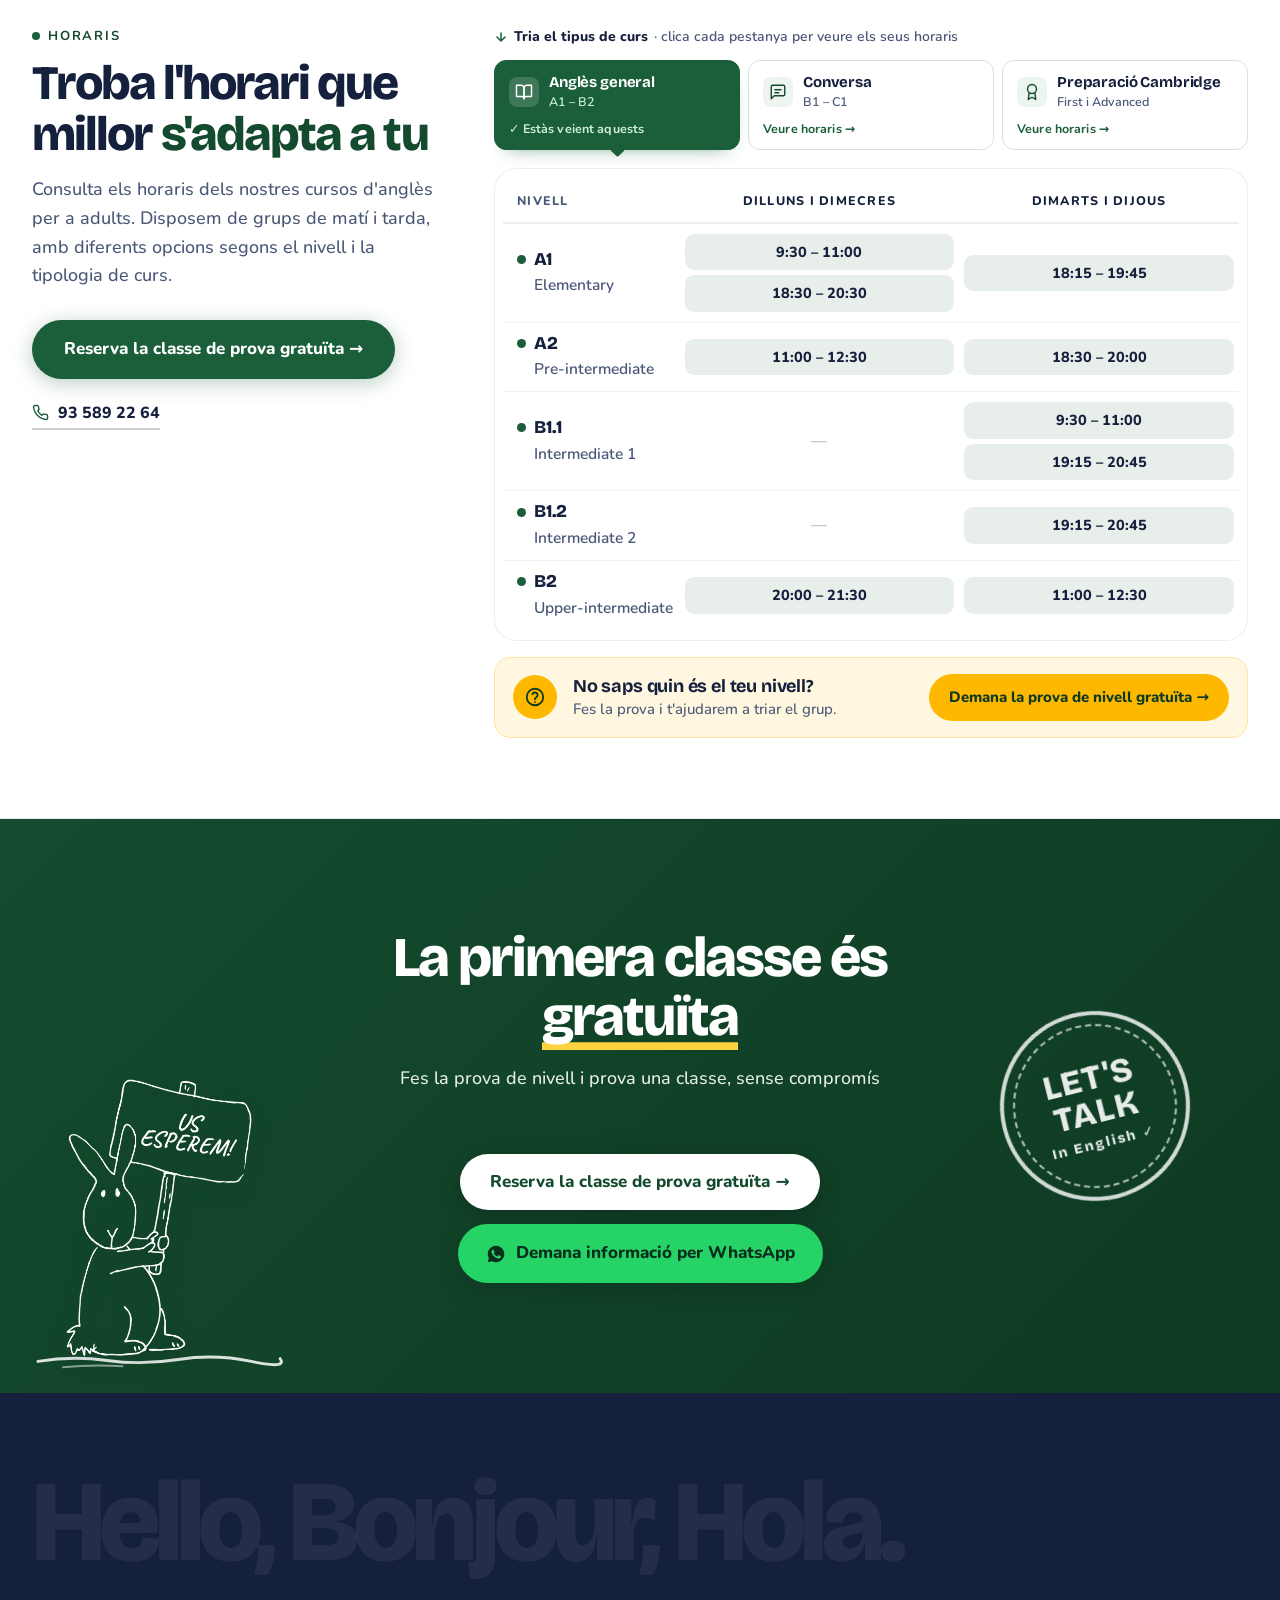
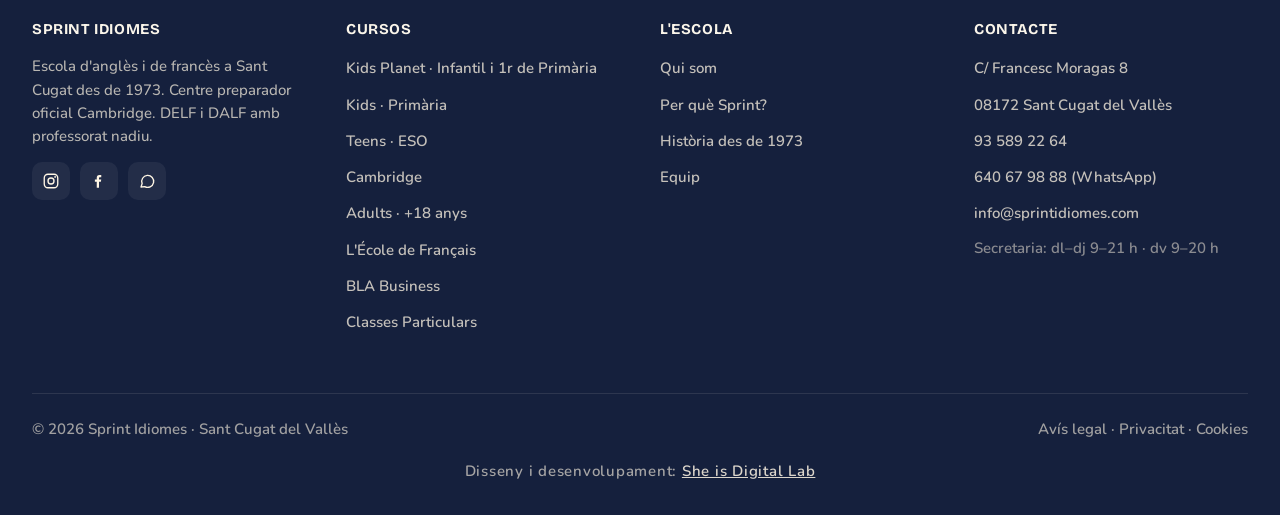
==== commit 51aabeb2: "Menú: «Prova de nivell gratuïta» y botón «Classe de prova gratuïta» (versión corta en pantallas medi" ====
--- a/adults.html
+++ b/adults.html
@@ -214,12 +214,7 @@
 @media(max-width:960px){section.cta-band{padding-top:80px}}
 @media(max-width:760px){section.cta-band{padding-bottom:210px}.cta-band .cta-band-inner p{min-height:calc(3 * 1.6em)}}
 /* Cambridge: decoració de línia (com el traç del conill), menys infantil però amb aire escolar */
-.kc-doodles{position:absolute;inset:0;width:100%;height:100%;z-index:1;opacity:.32;pointer-events:none}
-.kc-doodles .kd{animation:kd-float 9s ease-in-out infinite}
-.kc-doodles .kd2{animation-delay:-3s}.kc-doodles .kd3{animation-delay:-5s}.kc-doodles .kd4{animation-delay:-2s}.kc-doodles .kd5{animation-delay:-6s}
 @keyframes kd-float{0%,100%{translate:0 0}50%{translate:0 -10px}}
-@media(max-width:760px){.kc-doodles .kd3,.kc-doodles .kd4,.kc-doodles .kd5{display:none}.kc-doodles{opacity:.25}}
-@media(prefers-reduced-motion:reduce){.kc-doodles .kd{animation:none}}
 .cta-band .cta-hl{transform:rotate(-1deg)}
 
 /* Responsive (revisió): a tablet el conill no tapa el text; botons sense salts de línia estranys */
@@ -237,7 +232,6 @@
   .cta-band-btns .btn-wa{font-size:15px;padding:16px 16px;white-space:nowrap}
 }
 @media(max-width:360px){.hs-ctas .btn-adults{font-size:15px;padding:15px 16px}}
-@media(max-width:1100px){.kc-doodles .kd2,.kc-doodles .kd4,.kc-doodles .kd5{display:none}}
 
 /* ══ CAMBRIDGE (canvis de Paula) · estil Gen Z: tipografia gran, blocs de colors i cinta en moviment ══ */
 .ad-hero .hero-stats{display:grid;grid-template-columns:repeat(2,minmax(0,1fr));max-width:540px}
@@ -270,7 +264,6 @@
 
 /* ── Bàner final de Cambridge: més sobri (públic de batxillerat, universitat i adults) ── */
 .cta-band{background:linear-gradient(135deg,#144B2E 0%,#0E3A22 100%)!important;animation:none!important}
-.cta-band .kc-doodles{display:none}
 .cta-hl{background:none!important;color:#fff!important;padding:0!important;transform:none!important;animation:none!important;border-radius:0!important;display:inline!important;box-shadow:inset 0 -.14em 0 #FFD23F;-webkit-box-decoration-break:clone;box-decoration-break:clone}
 .cta-band h2{letter-spacing:-0.035em}
 .cta-band p{color:rgba(255,255,255,.9)}
@@ -320,6 +313,7 @@
 .ct-tab:focus-visible{outline:3px solid var(--blue);outline-offset:3px}
 .ct-box{background:#fff;border:1px solid var(--line);border-radius:22px;box-shadow:0 24px 60px -40px rgba(14,58,34,.35)}
 .ct-panel{display:grid;grid-template-columns:1.15fr 1fr;gap:56px;padding:44px 48px;align-items:center}
+.ct-panel>*{min-width:0}
 .ct-panel[hidden]{display:none}
 .ct-panel:focus{outline:none}.ct-panel:focus-visible{outline:3px solid var(--blue);outline-offset:-6px;border-radius:22px}
 .ct-panel.is-in .ct-text,.ct-panel.is-in .ct-side{animation:ct-in .45s ease both}.ct-panel.is-in .ct-side{animation-delay:.08s}
@@ -521,7 +515,7 @@
   </script>
 </head>
 <body>
-<script src="nav.js?v=34"></script>
+<script src="nav.js?v=35"></script>
 
 <!-- ── WHATSAPP FLOTANT ── -->
 <a href="https://wa.me/34640679888?text=Hola%21%20M%27interessen%20les%20classes%20d%27angl%C3%A8s%20per%20a%20adults%20i%20m%27agradaria%20rebre%20m%C3%A9s%20informaci%C3%B3%20sobre%20els%20horaris%20i%20les%20places%20disponibles.%20Moltes%20gr%C3%A0cies%21"
@@ -543,7 +537,7 @@
       <p class="ad-hero-sub">Aprèn anglès amb classes presencials en grups reduïts, adaptades al teu nivell i als teus objectius. Oferim cursos d'anglès general, classes de conversa i de preparació d'exàmens oficials, amb horaris de matí i tarda.</p>
       <div class="hero-stats hero-stats-3">
         <div class="hero-stat"><div class="hero-stat-num">A1–C1</div><div class="hero-stat-label">tots els nivells</div></div>
-        <div class="hero-stat"><div class="hero-stat-num">Conversa</div><div class="hero-stat-label">classes de conversa</div></div>
+        <div class="hero-stat"><div class="hero-stat-num">Classes</div><div class="hero-stat-label">de conversa</div></div>
         <div class="hero-stat"><div class="hero-stat-num">Fins a 3</div><div class="hero-stat-label">modalitats</div></div>
       </div>
       <div class="hero-ctas">
@@ -569,21 +563,21 @@
   <div class="ct-text"><h3 class="ct-title">Anglès general</h3>
     <p class="ct-intro">Classes regulars d'anglès per aprendre des de zero, reprendre l'idioma o continuar perfeccionant-lo.</p>
     <p>Treballem la comprensió i l'expressió oral i escrita amb activitats pràctiques adaptades a cada nivell. L'objectiu és consolidar els coneixements i comunicar-se en anglès amb més confiança i autonomia.</p></div>
-  <div class="ct-side"><p class="ct-lab">Nivells del curs</p><p class="sr-only">Nivells disponibles: A1 Inicial, A2 Elemental, B1 Intermedi, B2 Intermedi alt, C1 Avançat.</p><ol class="ct-scale" aria-hidden="true"><li class="on"><b>A1</b><small>Inicial</small></li><li class="on"><b>A2</b><small>Elemental</small></li><li class="on"><b>B1</b><small>Intermedi</small></li><li class="on"><b>B2</b><small>Intermedi alt</small></li><li class="on"><b>C1</b><small>Avançat</small></li></ol>
+  <div class="ct-side"><p class="ct-lab">Nivells disponibles</p><p class="sr-only">Nivells disponibles: A1 Inicial, A2 Elemental, B1 Intermedi, B2 Intermedi Alt, C1 Avançat.</p><ol class="ct-scale" aria-hidden="true"><li class="on"><b>A1</b><small>Inicial</small></li><li class="on"><b>A2</b><small>Elemental</small></li><li class="on"><b>B1</b><small>Intermedi</small></li><li class="on"><b>B2</b><small>Intermedi Alt</small></li><li class="on"><b>C1</b><small>Avançat</small></li></ol>
     <a href="#horaris-general" class="ct-link" data-hs="1">Veure els horaris →</a></div>
 </div><div class="ct-panel" role="tabpanel" id="ct-p2" aria-labelledby="ct-t2" tabindex="0" hidden>
   <div class="ct-text"><h3 class="ct-title">Classes de conversa</h3>
     <p class="ct-intro">Classes enfocades a la pràctica de l'anglès oral, pensades per a persones que volen guanyar fluïdesa a l'hora de comunicar-se.</p>
-    <p>A través de converses, debats i activitats sobre temes diversos, ampliem el vocabulari i millorem l'expressió i la comprensió oral.</p>
+    <p>A través de converses, debats i activitats sobre temes diversos, ampliem el vocabulari, millorem l'expressió i la comprensió oral.</p>
     <p class="ct-fact"><span class="ct-fact-n">7</span><span>Per afavorir la participació de tothom, els grups són d'un <b>màxim de 7 persones</b>.</span></p></div>
-  <div class="ct-side"><p class="ct-lab">Nivells del curs</p><p class="sr-only">Nivells disponibles: B1 Intermedi, B2 Intermedi alt, C1 Avançat.</p><ol class="ct-scale" aria-hidden="true"><li class=""><b>A1</b><small>Inicial</small></li><li class=""><b>A2</b><small>Elemental</small></li><li class="on"><b>B1</b><small>Intermedi</small></li><li class="on"><b>B2</b><small>Intermedi alt</small></li><li class="on"><b>C1</b><small>Avançat</small></li></ol>
+  <div class="ct-side"><p class="ct-lab">Nivells disponibles</p><p class="sr-only">Nivells disponibles: B1 Intermedi, B2 Intermedi Alt, C1 Avançat.</p><ol class="ct-scale" aria-hidden="true"><li class=""><b>A1</b><small>Inicial</small></li><li class=""><b>A2</b><small>Elemental</small></li><li class="on"><b>B1</b><small>Intermedi</small></li><li class="on"><b>B2</b><small>Intermedi Alt</small></li><li class="on"><b>C1</b><small>Avançat</small></li></ol>
     <a href="#horaris-conversa" class="ct-link" data-hs="2">Veure els horaris →</a></div>
 </div><div class="ct-panel" role="tabpanel" id="ct-p3" aria-labelledby="ct-t3" tabindex="0" hidden>
   <div class="ct-text"><h3 class="ct-title">Preparació Cambridge</h3>
-    <p class="ct-intro">Cursos de preparació per als exàmens oficials de Cambridge, específicament per a adults.</p>
+    <p class="ct-intro">Cursos de preparació per als exàmens oficials de Cambridge específicament per a adults.</p>
     <p>Treballem les diferents parts de l'examen (Reading, Writing, Listening, Speaking i Use of English), combinant activitats de preparació, simulacres d'examen i estratègies adaptades a cada certificat.</p>
     <p>A més, us orientem sobre les convocatòries i gestionem la inscripció a l'examen oficial si ho desitgeu.</p></div>
-  <div class="ct-side"><p class="ct-lab">Nivells del curs</p><p class="sr-only">Nivells disponibles: B2 First, C1 Advanced.</p><ol class="ct-scale" aria-hidden="true"><li class=""><b>A1</b><small>Inicial</small></li><li class=""><b>A2</b><small>Elemental</small></li><li class=""><b>B1</b><small>Intermedi</small></li><li class="on"><b>B2</b><small>First</small></li><li class="on"><b>C1</b><small>Advanced</small></li></ol>
+  <div class="ct-side"><p class="ct-lab">Nivells disponibles</p><p class="sr-only">Nivells disponibles: B2 First, C1 Advanced.</p><ol class="ct-scale" aria-hidden="true"><li class=""><b>A1</b><small>Inicial</small></li><li class=""><b>A2</b><small>Elemental</small></li><li class=""><b>B1</b><small>Intermedi</small></li><li class="on"><b>B2</b><small>First</small></li><li class="on"><b>C1</b><small>Advanced</small></li></ol>
     <a href="cambridge.html" class="btn-adults ct-btn">Més sobre la preparació Cambridge →</a>
     <a href="#horaris-cambridge" class="ct-link" data-hs="3">Veure els horaris →</a></div>
 </div>
@@ -599,7 +593,7 @@
       <h2>Saps quin és el teu <em>nivell d'anglès</em>?</h2>
       <p class="pv-lead">Descobreix quin nivell s'adapta millor als teus coneixements amb la nostra prova de nivell, gratuïta i sense compromís.</p>
       <div class="pv-scale" aria-hidden="true"><div class="pv-scale-t"><span>Nivells</span></div>
-        <ol><li>A1<small>Inicial</small></li><li>A2<small>Elemental</small></li><li>B1<small>Intermedi</small></li><li>B2<small>Int. alt</small></li><li>C1<small>Avançat</small></li><span class="pv-dot" aria-hidden="true"></span></ol></div>
+        <ol><li>A1<small>Inicial</small></li><li>A2<small>Elemental</small></li><li>B1<small>Intermedi</small></li><li>B2<small>Int. Alt</small></li><li>C1<small>Avançat</small></li><span class="pv-dot" aria-hidden="true"></span></ol></div>
       <p class="sr-only">Prova de nivell gratuïta i sense compromís, de l'A1 al C1.</p>
       <a href="https://wa.me/34640679888?text=Hola%21%20M%27agradaria%20fer%20la%20prova%20de%20nivell%20d%27angl%C3%A8s%20per%20a%20adults.%20Moltes%20gr%C3%A0cies%21" target="_blank" rel="noopener" class="pv-btn">Demana la prova de nivell gratuïta →</a>
     </div>
@@ -717,13 +711,6 @@
 
 <!-- ── CTA ── -->
 <section class="cta-band" id="contacte">
-  <svg class="kc-doodles" viewBox="0 0 1440 500" preserveAspectRatio="xMidYMid meet" aria-hidden="true" fill="none" stroke="#fff" stroke-width="2.5" stroke-linecap="round" stroke-linejoin="round">
-    <g class="kd kd1"><rect x="1110" y="60" width="96" height="86" rx="12"/><path d="M1110 88 h96 M1134 50 v20 M1182 50 v20"/><path d="M1136 114 l12 12 24 -24"/></g>
-    <g class="kd kd2"><rect x="1120" y="300" width="180" height="64" rx="18"/><path d="M1146 364 l-6 22 24 -22"/><text x="1210" y="342" fill="#fff" stroke="none" font-family="Bricolage Grotesque, sans-serif" font-weight="800" font-size="26" text-anchor="middle">Good luck!</text></g>
-    <g class="kd kd3"><path d="M300 92 l46 -20 46 20 -46 20z M318 100 v26 q28 16 56 0 v-26 M392 92 v30"/></g>
-    <g class="kd kd4"><path d="M290 392 h110 v66 h-110z M306 410 h78 M306 424 h60 M306 438 h44"/><circle cx="384" cy="446" r="10"/><path d="M378 454 l-4 14 10 -6 10 6 -4 -14"/></g>
-    <g class="kd kd5"><path d="M1060 452 l70 -70 16 16 -70 70 -22 6z M1118 394 l16 16"/></g>
-  </svg>
   <svg class="kp-ground" viewBox="0 0 260 24" aria-hidden="true"><path d="M4 14 Q40 8 76 13 T150 12 T226 14 T256 11" fill="none" stroke="#fff" stroke-width="3" stroke-linecap="round" opacity=".85"/><path d="M30 20 Q60 17 92 19" fill="none" stroke="#fff" stroke-width="2" stroke-linecap="round" opacity=".5"/></svg>
   <img class="kp-bunny" src="img-kids-planet/conill.webp" width="368" height="545" alt="El conill de Sprint Idiomes amb un cartell: Us esperem!" loading="lazy">
   <div class="cb-stamp" aria-hidden="true"><span>LET'S<br>TALK<small>In English ✓</small></span></div>
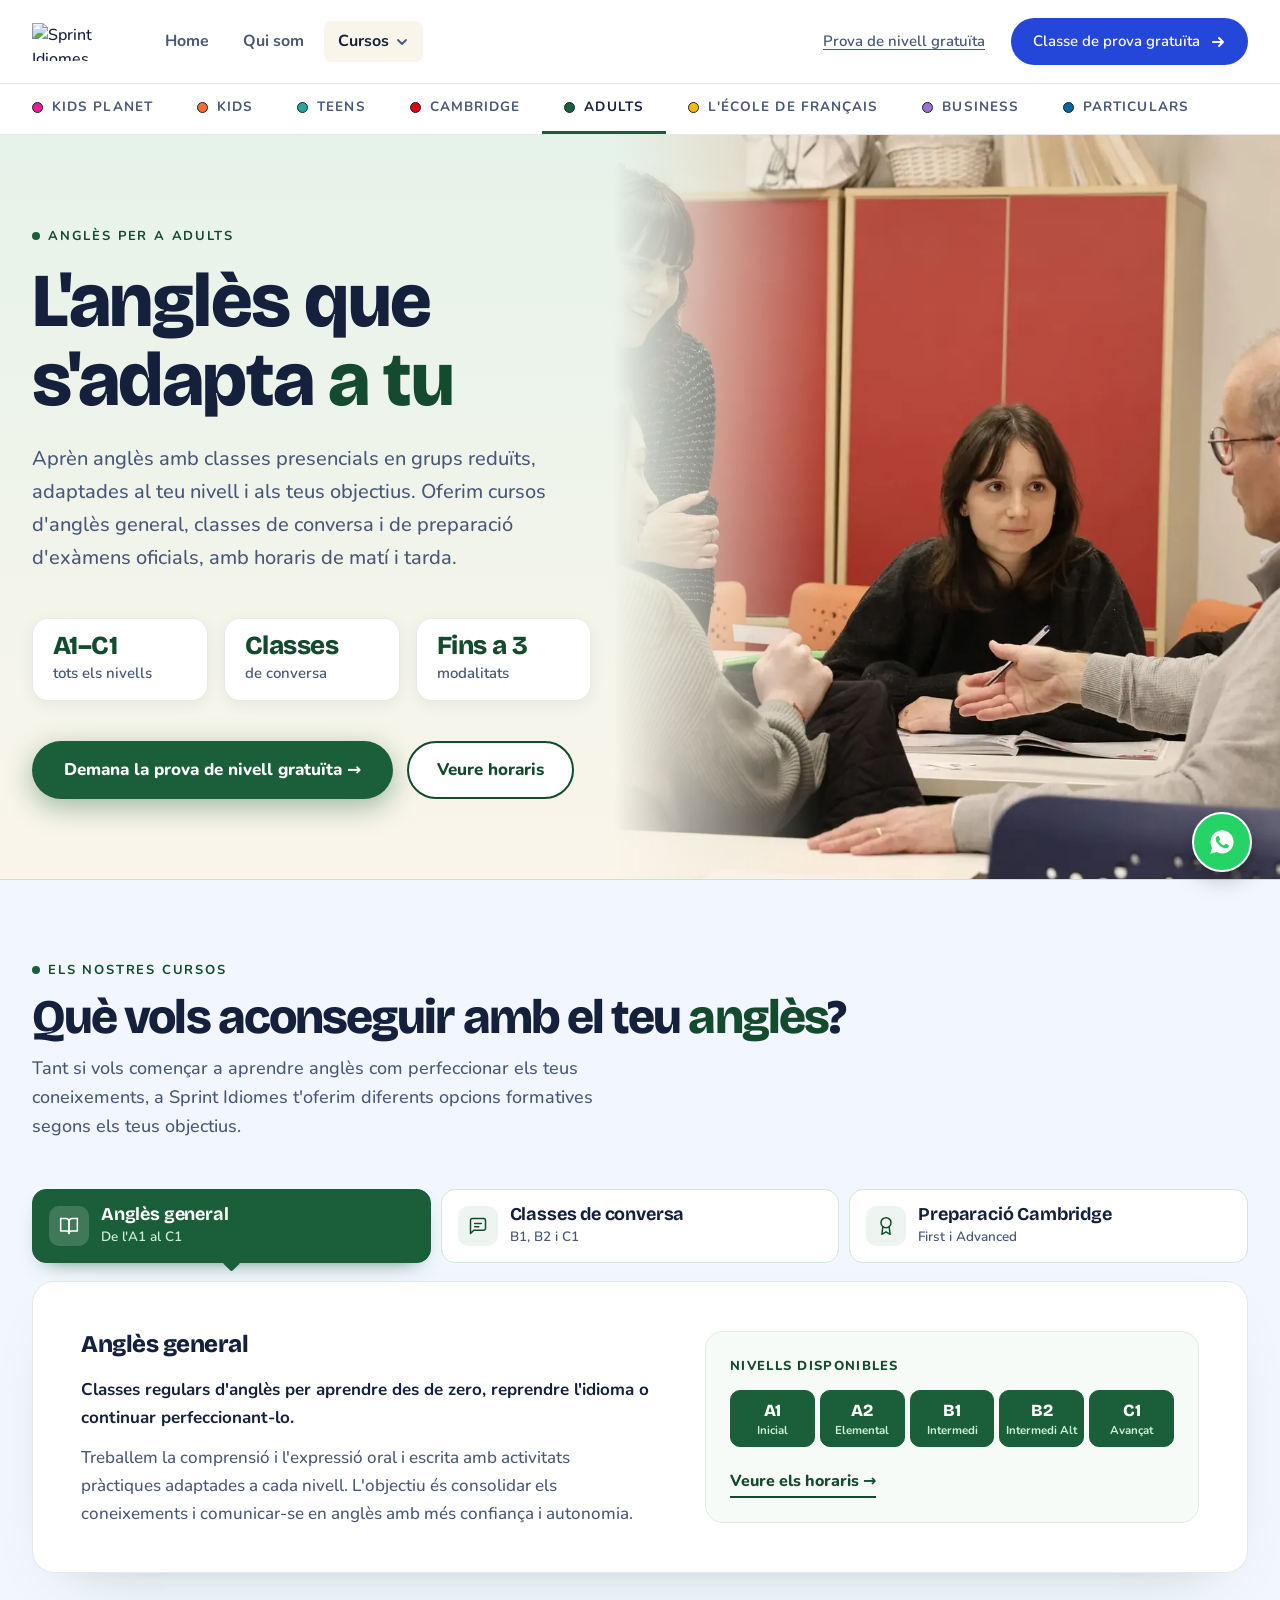
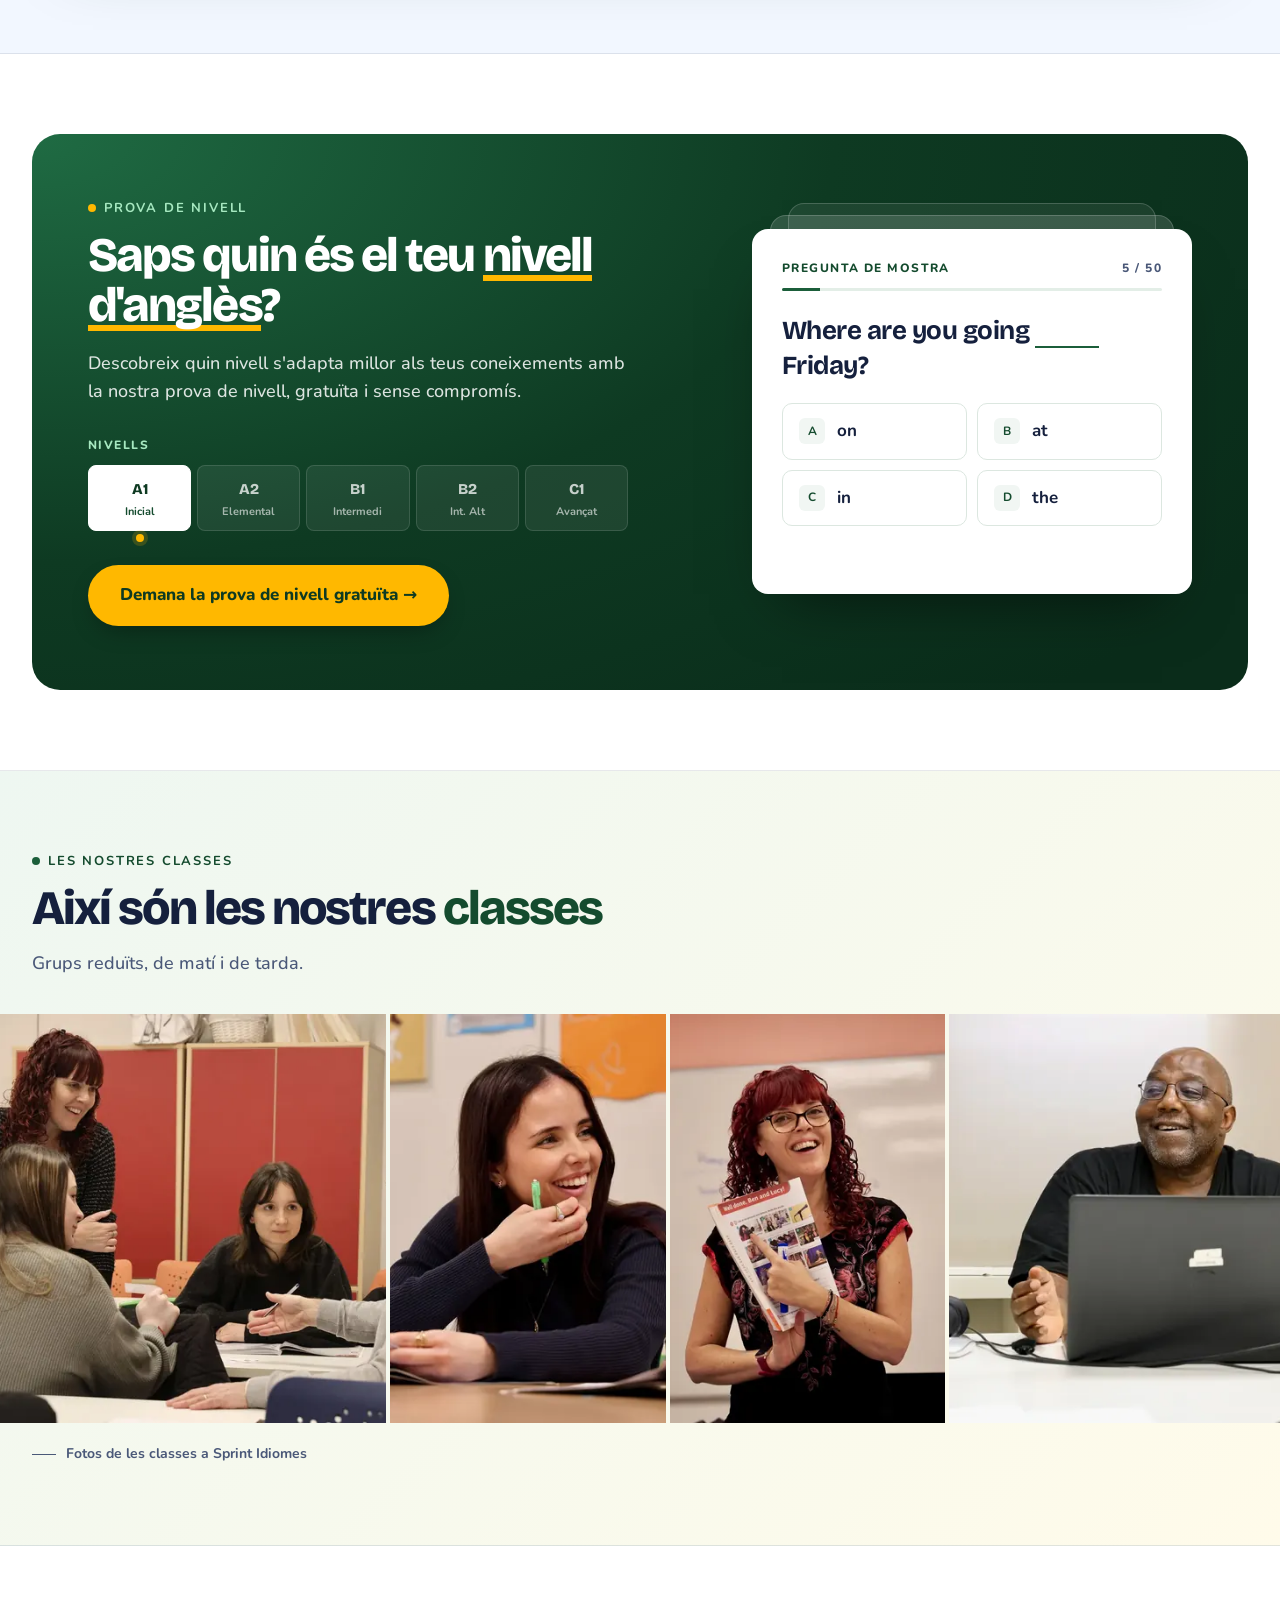
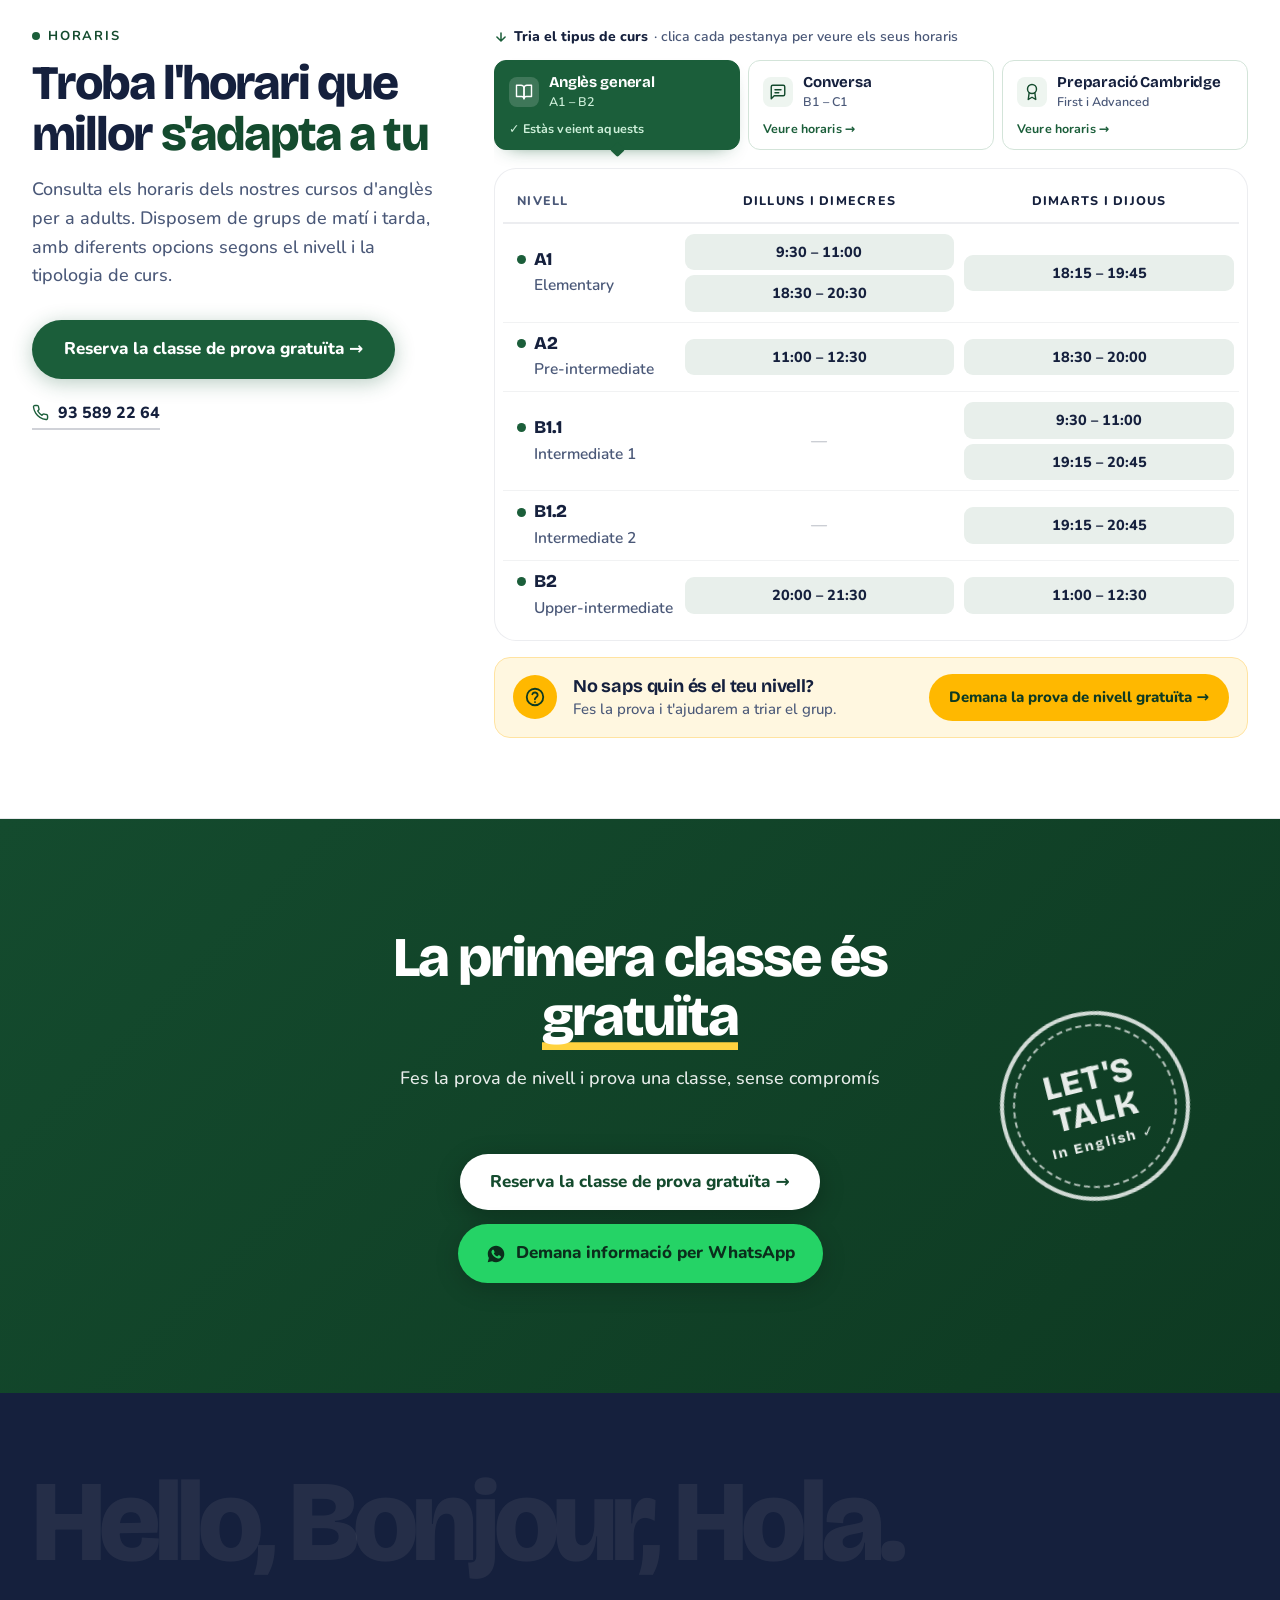
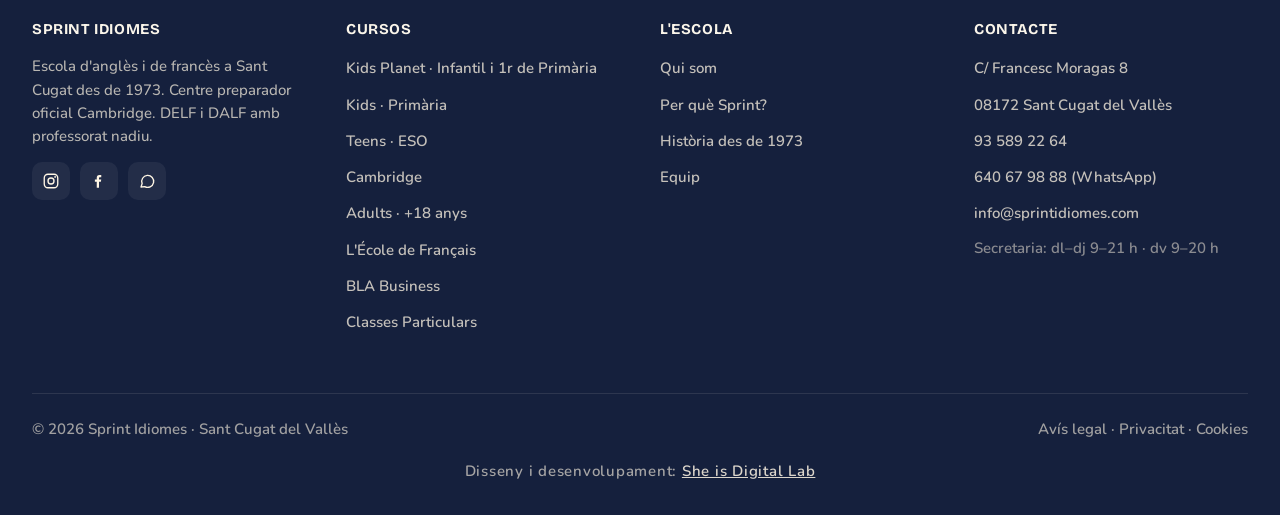
==== commit 2d67e99d: "Adults: botón «Informació general sobre els cursos de Cambridge» que lleva al apartado del método; c" ====
--- a/adults.html
+++ b/adults.html
@@ -147,7 +147,7 @@
 .kp-bunny:hover{animation:kp-wiggle .6s ease-in-out}
 @keyframes kp-hop{0%,62%,100%{translate:0 0;scale:1 1}66%{translate:0 0;scale:1.06 .92}74%{translate:0 -38px;scale:.96 1.05;rotate:-3deg}82%{translate:0 0;scale:1.05 .94;rotate:0deg}88%{scale:1 1}}
 @keyframes kp-wiggle{25%{rotate:-6deg}75%{rotate:6deg}}
-@media(max-width:760px){.cta-band{padding-bottom:210px}.kp-bunny{width:120px;left:50%;margin-left:-60px}}
+@media(max-width:760px){.kp-bunny{width:120px;left:50%;margin-left:-60px}}
 @media(prefers-reduced-motion:reduce){.kp-bunny{transform:none;transition:none}.cta-band.is-in .kp-bunny{animation:none}}
 
 /* Revisió secció final */
@@ -212,14 +212,14 @@
 /* mateixa alçada que la de Cambridge Planet: el text ocupa el mateix espai encara que sigui més curt */
 .cta-band .cta-band-inner p{min-height:calc(2 * 1.6em)}
 @media(max-width:960px){section.cta-band{padding-top:80px}}
-@media(max-width:760px){section.cta-band{padding-bottom:210px}.cta-band .cta-band-inner p{min-height:calc(3 * 1.6em)}}
+@media(max-width:760px){.cta-band .cta-band-inner p{min-height:calc(3 * 1.6em)}}
 /* Cambridge: decoració de línia (com el traç del conill), menys infantil però amb aire escolar */
 @keyframes kd-float{0%,100%{translate:0 0}50%{translate:0 -10px}}
 .cta-band .cta-hl{transform:rotate(-1deg)}
 
 /* Responsive (revisió): a tablet el conill no tapa el text; botons sense salts de línia estranys */
 @media(max-width:1100px){
-  section.cta-band{padding-bottom:230px}
+  
   .kp-bunny{left:50%;margin-left:-62px;width:125px;bottom:30px}
   .kp-ground{left:50%;margin-left:-100px;width:200px;bottom:20px}
 }
@@ -283,6 +283,9 @@
 @keyframes cb-stamp-in{from{transform:scale(2.2) rotate(-34deg);opacity:0}to{transform:rotate(-14deg);opacity:.9}}
 @media(max-width:1100px){.cb-stamp{top:auto;bottom:48px;margin-top:0;width:130px;height:130px;font-size:23px;right:5%}.cb-stamp small{font-size:11px}}
 @media(max-width:760px){.cb-stamp{top:auto;bottom:56px;margin-top:0;right:22px;width:112px;height:112px;font-size:20px}.cb-stamp small{font-size:10px;margin-top:5px}}
+/* Sense conill (només Kids i Kids Planet): el segell va centrat sota els botons */
+@media(max-width:1100px){section.cta-band{padding-bottom:210px}.cb-stamp{right:50%;margin-right:-65px;bottom:44px}}
+@media(max-width:760px){section.cta-band{padding-bottom:180px}.cb-stamp{margin-right:-56px;bottom:40px}}
 @media(prefers-reduced-motion:reduce){.cta-band .cb-stamp{animation:none!important;transform:rotate(-14deg);opacity:.9}}
 
 /* ── Quan pots presentar-te: la resposta (convocatòries) primer, després l'acompanyament ── */
@@ -578,7 +581,7 @@
     <p>Treballem les diferents parts de l'examen (Reading, Writing, Listening, Speaking i Use of English), combinant activitats de preparació, simulacres d'examen i estratègies adaptades a cada certificat.</p>
     <p>A més, us orientem sobre les convocatòries i gestionem la inscripció a l'examen oficial si ho desitgeu.</p></div>
   <div class="ct-side"><p class="ct-lab">Nivells disponibles</p><p class="sr-only">Nivells disponibles: B2 First, C1 Advanced.</p><ol class="ct-scale" aria-hidden="true"><li class=""><b>A1</b><small>Inicial</small></li><li class=""><b>A2</b><small>Elemental</small></li><li class=""><b>B1</b><small>Intermedi</small></li><li class="on"><b>B2</b><small>First</small></li><li class="on"><b>C1</b><small>Advanced</small></li></ol>
-    <a href="cambridge.html" class="btn-adults ct-btn">Més sobre la preparació Cambridge →</a>
+    <a href="cambridge.html#metode" class="btn-adults ct-btn">Informació general sobre els cursos de Cambridge →</a>
     <a href="#horaris-cambridge" class="ct-link" data-hs="3">Veure els horaris →</a></div>
 </div>
     </div>
@@ -711,8 +714,6 @@
 
 <!-- ── CTA ── -->
 <section class="cta-band" id="contacte">
-  <svg class="kp-ground" viewBox="0 0 260 24" aria-hidden="true"><path d="M4 14 Q40 8 76 13 T150 12 T226 14 T256 11" fill="none" stroke="#fff" stroke-width="3" stroke-linecap="round" opacity=".85"/><path d="M30 20 Q60 17 92 19" fill="none" stroke="#fff" stroke-width="2" stroke-linecap="round" opacity=".5"/></svg>
-  <img class="kp-bunny" src="img-kids-planet/conill.webp" width="368" height="545" alt="El conill de Sprint Idiomes amb un cartell: Us esperem!" loading="lazy">
   <div class="cb-stamp" aria-hidden="true"><span>LET'S<br>TALK<small>In English ✓</small></span></div>
   <div class="cta-band-inner">
     <h2 class="cb-in" style="--i:0">La primera classe és <span class="cta-hl">gratuïta</span></h2>
